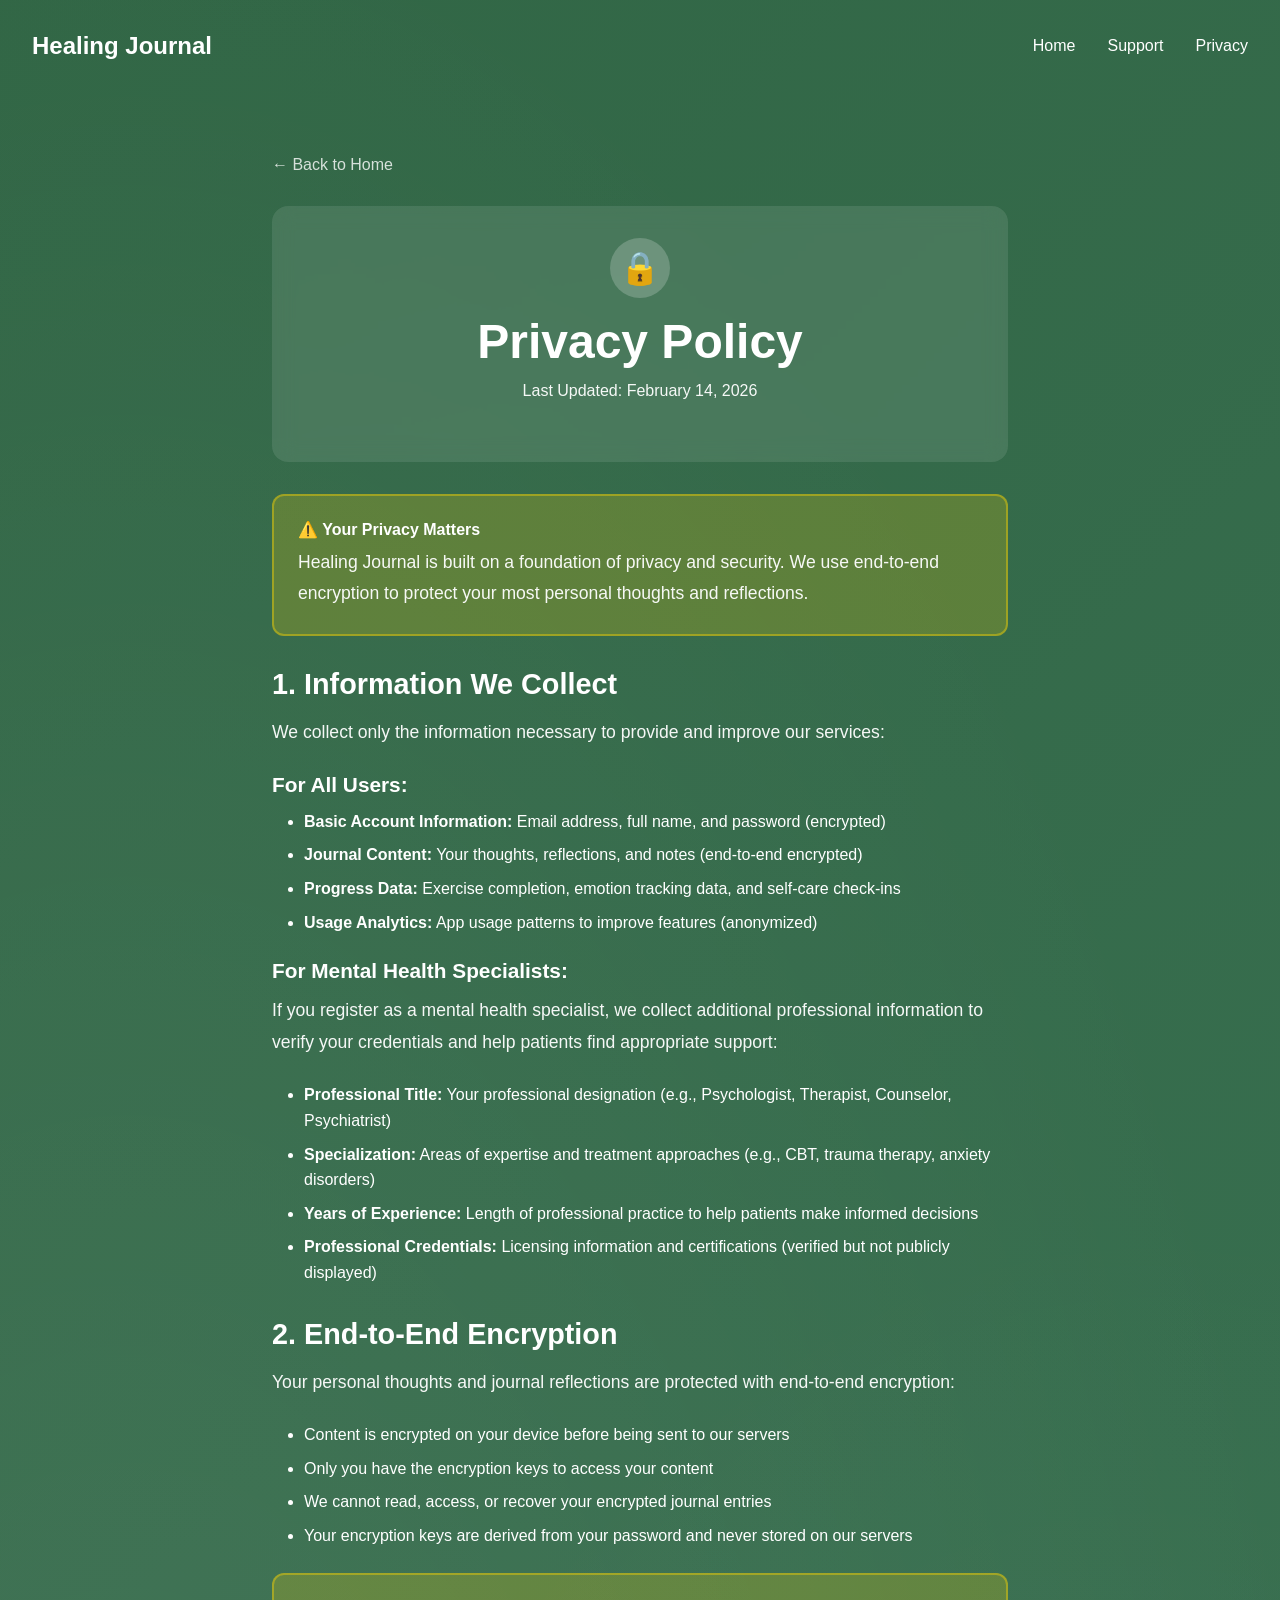
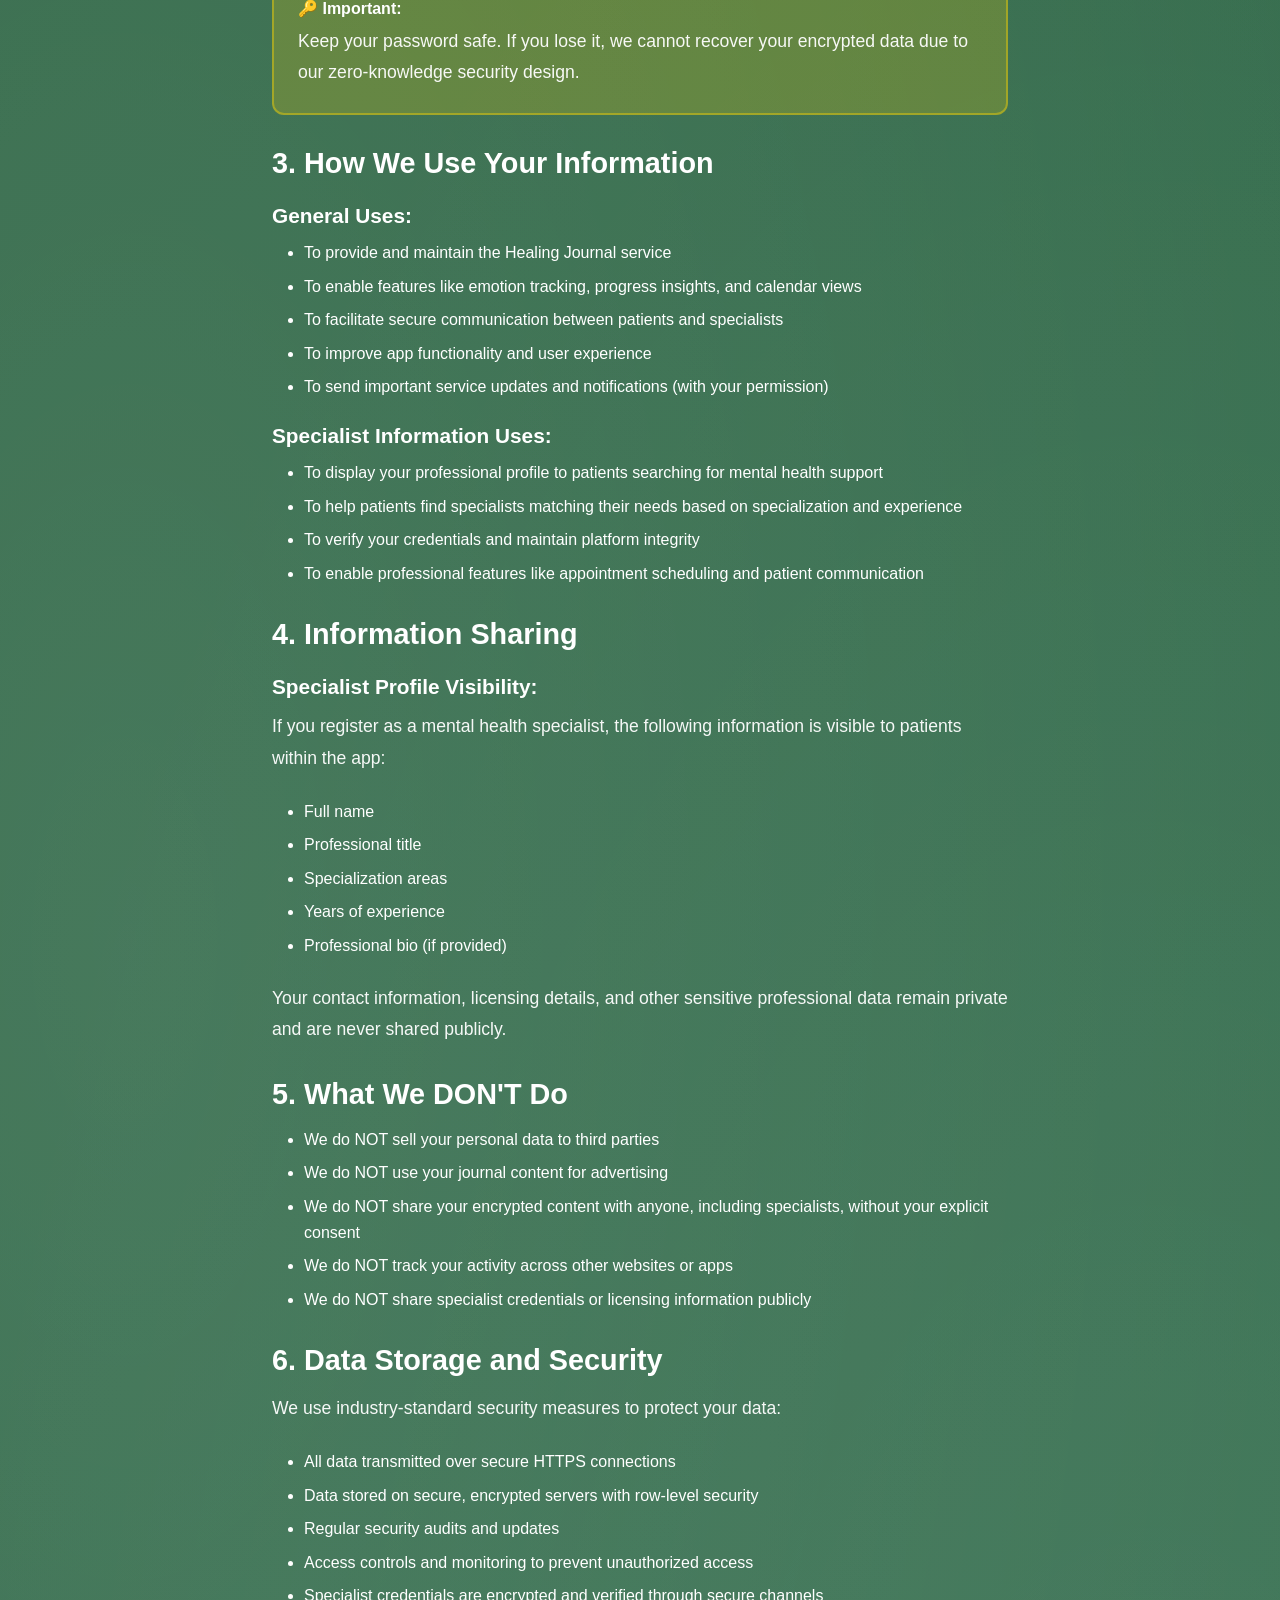
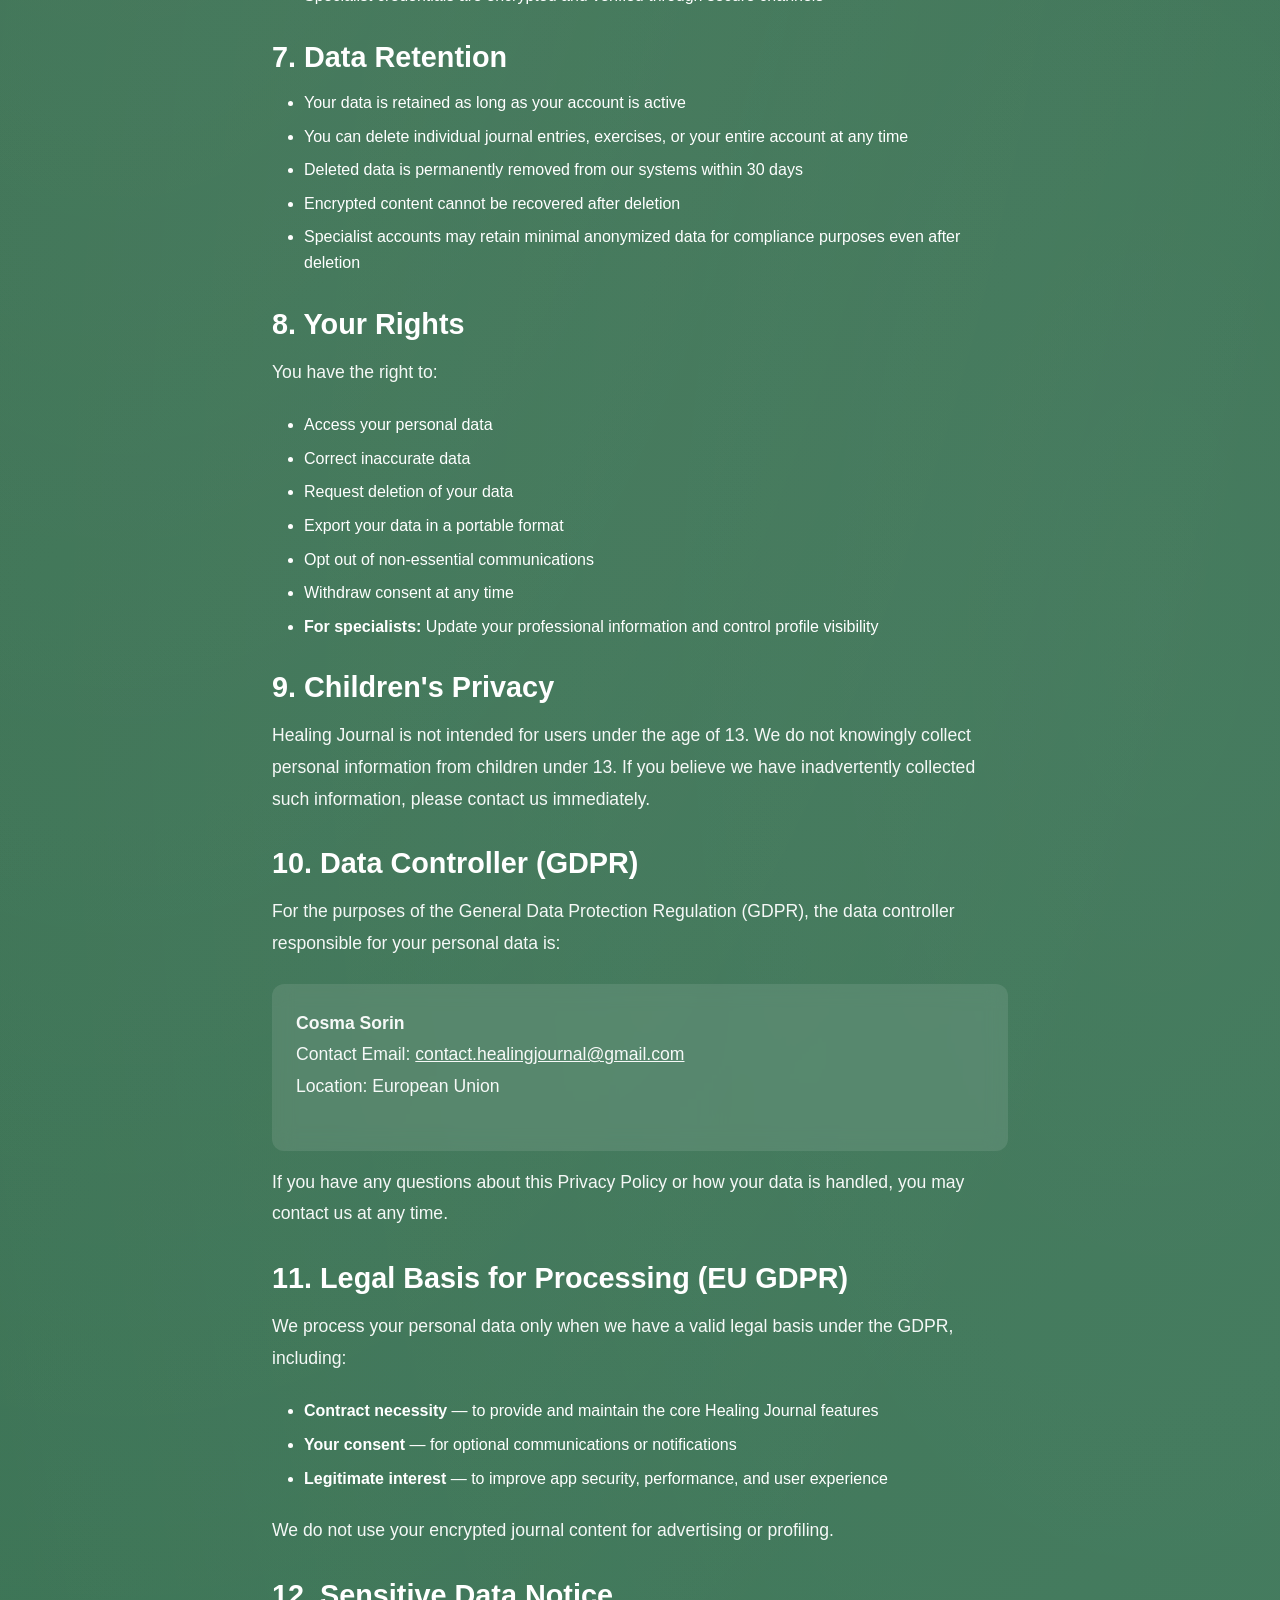
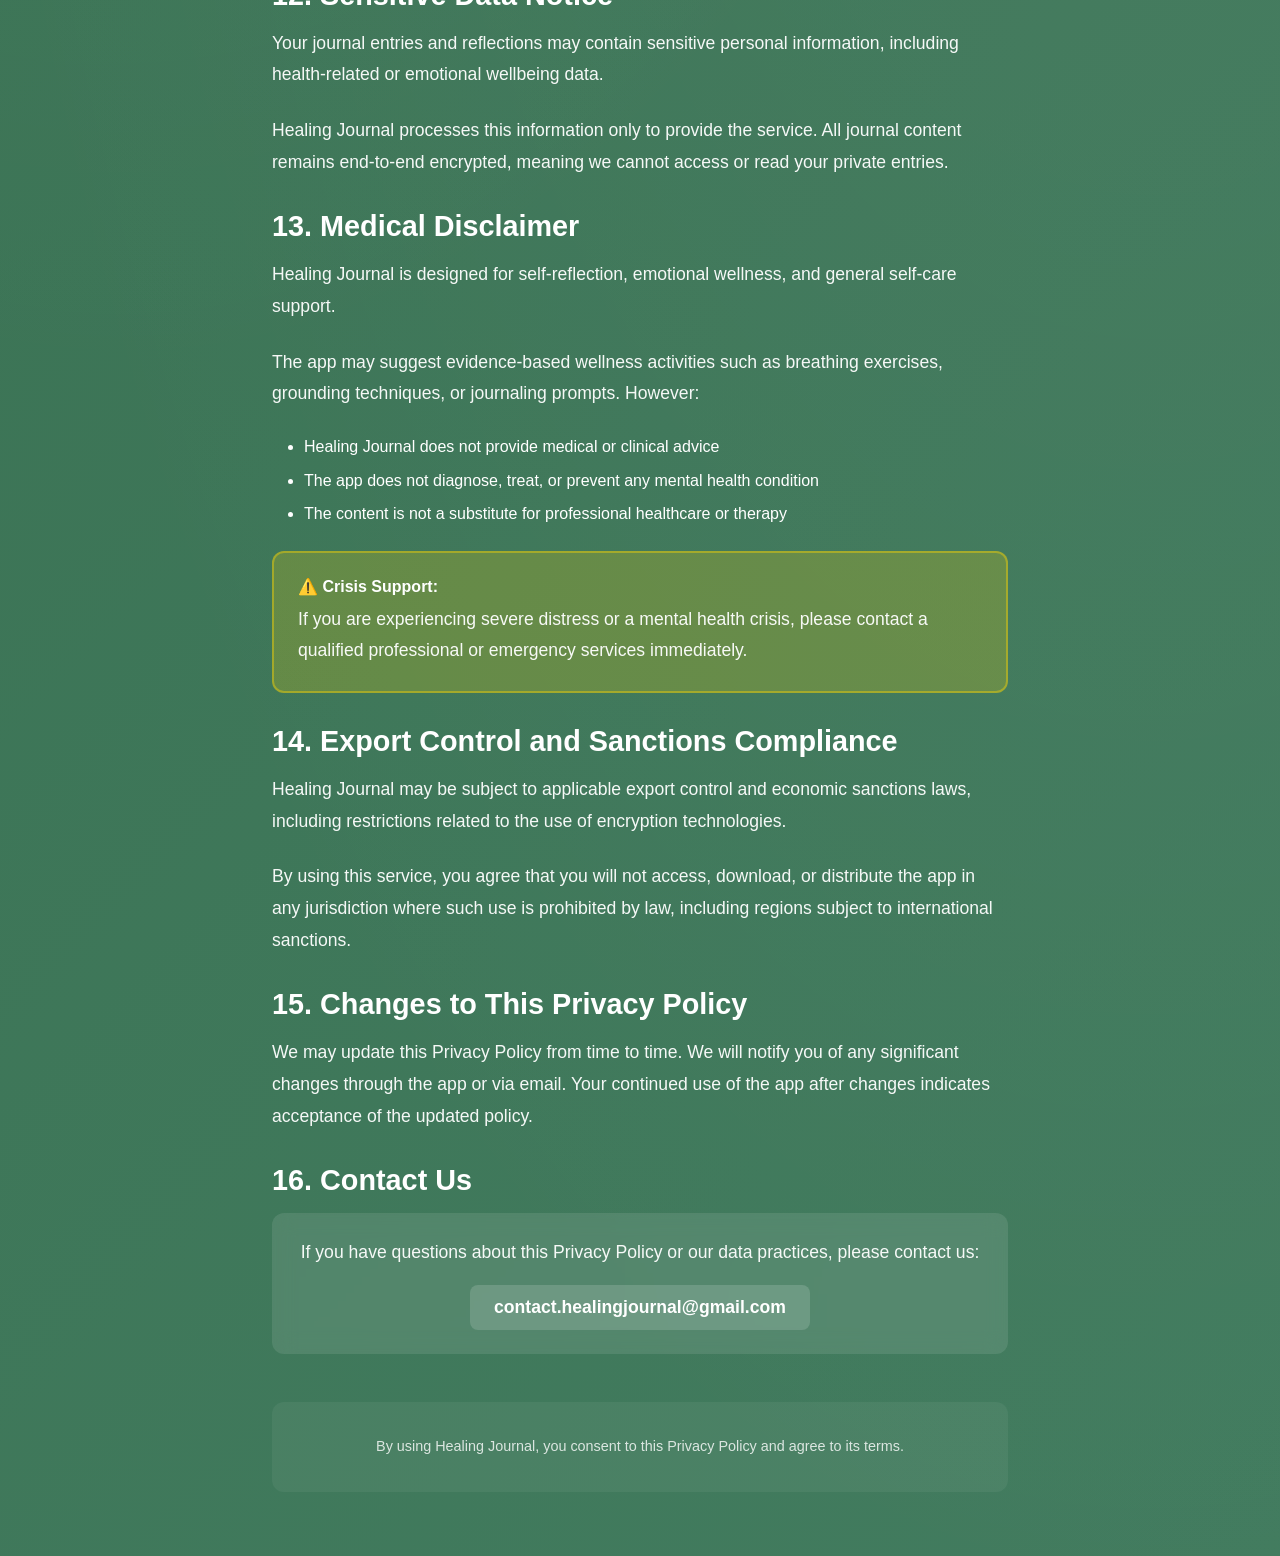
==== privacy.html @ f78948d3 "update responsible person for GDPR" ====
<!DOCTYPE html>
<html lang="en">
<head>
    <meta charset="UTF-8">
    <meta name="viewport" content="width=device-width, initial-scale=1.0">
    <title>Privacy Policy - Healing Journal</title>
    <link rel="stylesheet" href="styles.css">
</head>
<body>
    <div class="wave-background">
        <nav>
            <div class="logo">Healing Journal</div>
            <div class="nav-links">
                <a href="index.html">Home</a>
                <a href="support.html">Support</a>
                <a href="privacy.html">Privacy</a>
            </div>
        </nav>

        <div class="content-page">
            <a href="index.html" class="back-link">&larr; Back to Home</a>
            
            <!-- Hero Header -->
            <div style="text-align: center; padding: 2rem; background: rgba(255, 255, 255, 0.1); border-radius: 16px; margin-bottom: 2rem; backdrop-filter: blur(10px);">
                <div style="width: 60px; height: 60px; background: rgba(255, 255, 255, 0.2); border-radius: 50%; display: inline-flex; align-items: center; justify-content: center; margin-bottom: 1rem;">
                    <span style="font-size: 2rem;">🔒</span>
                </div>
                <h1 style="margin-bottom: 0.5rem;">Privacy Policy</h1>
                <p style="font-size: 1rem; opacity: 0.95;">Last Updated: February 14, 2026</p>
            </div>

            <!-- Privacy Notice -->
            <div style="background: rgba(255, 215, 0, 0.2); padding: 1.5rem; border-radius: 12px; margin-bottom: 2rem; border: 2px solid rgba(255, 215, 0, 0.4);">
                <strong style="display: block; margin-bottom: 0.5rem;">⚠️ Your Privacy Matters</strong>
                <p style="margin: 0;">Healing Journal is built on a foundation of privacy and security. We use end-to-end encryption to protect your most personal thoughts and reflections.</p>
            </div>

            <h2>1. Information We Collect</h2>
            <p>We collect only the information necessary to provide and improve our services:</p>
            
            <h3 style="font-size: 1.3rem; margin-top: 1.5rem; margin-bottom: 0.75rem;">For All Users:</h3>
            <ul>
                <li><strong>Basic Account Information:</strong> Email address, full name, and password (encrypted)</li>
                <li><strong>Journal Content:</strong> Your thoughts, reflections, and notes (end-to-end encrypted)</li>
                <li><strong>Progress Data:</strong> Exercise completion, emotion tracking data, and self-care check-ins</li>
                <li><strong>Usage Analytics:</strong> App usage patterns to improve features (anonymized)</li>
            </ul>

            <h3 style="font-size: 1.3rem; margin-top: 1.5rem; margin-bottom: 0.75rem;">For Mental Health Specialists:</h3>
            <p>If you register as a mental health specialist, we collect additional professional information to verify your credentials and help patients find appropriate support:</p>
            <ul>
                <li><strong>Professional Title:</strong> Your professional designation (e.g., Psychologist, Therapist, Counselor, Psychiatrist)</li>
                <li><strong>Specialization:</strong> Areas of expertise and treatment approaches (e.g., CBT, trauma therapy, anxiety disorders)</li>
                <li><strong>Years of Experience:</strong> Length of professional practice to help patients make informed decisions</li>
                <li><strong>Professional Credentials:</strong> Licensing information and certifications (verified but not publicly displayed)</li>
            </ul>

            <h2>2. End-to-End Encryption</h2>
            <p>Your personal thoughts and journal reflections are protected with end-to-end encryption:</p>
            <ul>
                <li>Content is encrypted on your device before being sent to our servers</li>
                <li>Only you have the encryption keys to access your content</li>
                <li>We cannot read, access, or recover your encrypted journal entries</li>
                <li>Your encryption keys are derived from your password and never stored on our servers</li>
            </ul>

            <div style="background: rgba(255, 215, 0, 0.2); padding: 1.5rem; border-radius: 12px; margin: 1.5rem 0; border: 2px solid rgba(255, 215, 0, 0.4);">
                <strong style="display: block; margin-bottom: 0.5rem;">🔑 Important:</strong>
                <p style="margin: 0;">Keep your password safe. If you lose it, we cannot recover your encrypted data due to our zero-knowledge security design.</p>
            </div>

            <h2>3. How We Use Your Information</h2>
            
            <h3 style="font-size: 1.3rem; margin-top: 1.5rem; margin-bottom: 0.75rem;">General Uses:</h3>
            <ul>
                <li>To provide and maintain the Healing Journal service</li>
                <li>To enable features like emotion tracking, progress insights, and calendar views</li>
                <li>To facilitate secure communication between patients and specialists</li>
                <li>To improve app functionality and user experience</li>
                <li>To send important service updates and notifications (with your permission)</li>
            </ul>

            <h3 style="font-size: 1.3rem; margin-top: 1.5rem; margin-bottom: 0.75rem;">Specialist Information Uses:</h3>
            <ul>
                <li>To display your professional profile to patients searching for mental health support</li>
                <li>To help patients find specialists matching their needs based on specialization and experience</li>
                <li>To verify your credentials and maintain platform integrity</li>
                <li>To enable professional features like appointment scheduling and patient communication</li>
            </ul>

            <h2>4. Information Sharing</h2>
            
            <h3 style="font-size: 1.3rem; margin-top: 1.5rem; margin-bottom: 0.75rem;">Specialist Profile Visibility:</h3>
            <p>If you register as a mental health specialist, the following information is visible to patients within the app:</p>
            <ul>
                <li>Full name</li>
                <li>Professional title</li>
                <li>Specialization areas</li>
                <li>Years of experience</li>
                <li>Professional bio (if provided)</li>
            </ul>
            <p style="margin-top: 1rem;">Your contact information, licensing details, and other sensitive professional data remain private and are never shared publicly.</p>

            <h2>5. What We DON'T Do</h2>
            <ul>
                <li>We do NOT sell your personal data to third parties</li>
                <li>We do NOT use your journal content for advertising</li>
                <li>We do NOT share your encrypted content with anyone, including specialists, without your explicit consent</li>
                <li>We do NOT track your activity across other websites or apps</li>
                <li>We do NOT share specialist credentials or licensing information publicly</li>
            </ul>

            <h2>6. Data Storage and Security</h2>
            <p>We use industry-standard security measures to protect your data:</p>
            <ul>
                <li>All data transmitted over secure HTTPS connections</li>
                <li>Data stored on secure, encrypted servers with row-level security</li>
                <li>Regular security audits and updates</li>
                <li>Access controls and monitoring to prevent unauthorized access</li>
                <li>Specialist credentials are encrypted and verified through secure channels</li>
            </ul>

            <h2>7. Data Retention</h2>
            <ul>
                <li>Your data is retained as long as your account is active</li>
                <li>You can delete individual journal entries, exercises, or your entire account at any time</li>
                <li>Deleted data is permanently removed from our systems within 30 days</li>
                <li>Encrypted content cannot be recovered after deletion</li>
                <li>Specialist accounts may retain minimal anonymized data for compliance purposes even after deletion</li>
            </ul>

            <h2>8. Your Rights</h2>
            <p>You have the right to:</p>
            <ul>
                <li>Access your personal data</li>
                <li>Correct inaccurate data</li>
                <li>Request deletion of your data</li>
                <li>Export your data in a portable format</li>
                <li>Opt out of non-essential communications</li>
                <li>Withdraw consent at any time</li>
                <li><strong>For specialists:</strong> Update your professional information and control profile visibility</li>
            </ul>

            <h2>9. Children's Privacy</h2>
            <p>Healing Journal is not intended for users under the age of 13. We do not knowingly collect personal information from children under 13. If you believe we have inadvertently collected such information, please contact us immediately.</p>

            <h2>10. Data Controller (GDPR)</h2>
            <p>For the purposes of the General Data Protection Regulation (GDPR), the data controller responsible for your personal data is:</p>
            <div style="background: rgba(255, 255, 255, 0.1); padding: 1.5rem; border-radius: 12px; margin: 1rem 0; backdrop-filter: blur(10px);">
                <p><strong>Cosma Sorin</strong><br>
                Contact Email: <a href="mailto:contact.healingjournal@gmail.com" style="color: white; text-decoration: underline;">contact.healingjournal@gmail.com</a><br>
                Location: European Union</p>
            </div>
            <p>If you have any questions about this Privacy Policy or how your data is handled, you may contact us at any time.</p>

            <h2>11. Legal Basis for Processing (EU GDPR)</h2>
            <p>We process your personal data only when we have a valid legal basis under the GDPR, including:</p>
            <ul>
                <li><strong>Contract necessity</strong> — to provide and maintain the core Healing Journal features</li>
                <li><strong>Your consent</strong> — for optional communications or notifications</li>
                <li><strong>Legitimate interest</strong> — to improve app security, performance, and user experience</li>
            </ul>
            <p>We do not use your encrypted journal content for advertising or profiling.</p>

            <h2>12. Sensitive Data Notice</h2>
            <p>Your journal entries and reflections may contain sensitive personal information, including health-related or emotional wellbeing data.</p>
            <p>Healing Journal processes this information only to provide the service. All journal content remains end-to-end encrypted, meaning we cannot access or read your private entries.</p>

            <h2>13. Medical Disclaimer</h2>
            <p>Healing Journal is designed for self-reflection, emotional wellness, and general self-care support.</p>
            <p>The app may suggest evidence-based wellness activities such as breathing exercises, grounding techniques, or journaling prompts. However:</p>
            <ul>
                <li>Healing Journal does not provide medical or clinical advice</li>
                <li>The app does not diagnose, treat, or prevent any mental health condition</li>
                <li>The content is not a substitute for professional healthcare or therapy</li>
            </ul>
            <div style="background: rgba(255, 215, 0, 0.2); padding: 1.5rem; border-radius: 12px; margin: 1.5rem 0; border: 2px solid rgba(255, 215, 0, 0.4);">
                <strong style="display: block; margin-bottom: 0.5rem;">⚠️ Crisis Support:</strong>
                <p style="margin: 0;">If you are experiencing severe distress or a mental health crisis, please contact a qualified professional or emergency services immediately.</p>
            </div>

            <h2>14. Export Control and Sanctions Compliance</h2>
            <p>Healing Journal may be subject to applicable export control and economic sanctions laws, including restrictions related to the use of encryption technologies.</p>
            <p>By using this service, you agree that you will not access, download, or distribute the app in any jurisdiction where such use is prohibited by law, including regions subject to international sanctions.</p>

            <h2>15. Changes to This Privacy Policy</h2>
            <p>We may update this Privacy Policy from time to time. We will notify you of any significant changes through the app or via email. Your continued use of the app after changes indicates acceptance of the updated policy.</p>

            <h2>16. Contact Us</h2>
            <div style="background: rgba(255, 255, 255, 0.1); padding: 1.5rem; border-radius: 12px; margin-top: 1rem; text-align: center; backdrop-filter: blur(10px);">
                <p style="margin-bottom: 1rem;">If you have questions about this Privacy Policy or our data practices, please contact us:</p>
                <a href="mailto:contact.healingjournal@gmail.com" style="color: white; font-size: 1.1rem; font-weight: 600; text-decoration: none; display: inline-block; padding: 0.75rem 1.5rem; background: rgba(255, 255, 255, 0.15); border-radius: 8px; transition: all 0.3s;">
                    contact.healingjournal@gmail.com
                </a>
            </div>

            <div style="margin-top: 3rem; padding: 2rem; background: rgba(255, 255, 255, 0.05); border-radius: 12px; text-align: center;">
                <p style="margin: 0; font-size: 0.9rem; opacity: 0.8;">By using Healing Journal, you consent to this Privacy Policy and agree to its terms.</p>
            </div>
        </div>
    </div>
</body>
</html>
---- styles.css ----
* {
    margin: 0;
    padding: 0;
    box-sizing: border-box;
}

body {
    font-family: -apple-system, BlinkMacSystemFont, 'Segoe UI', Roboto, Oxygen, Ubuntu, Cantarell, sans-serif;
    overflow-x: hidden;
}

/* Wave Background */
.wave-background {
    position: relative;
    width: 100%;
    min-height: 100vh;
    background: linear-gradient(135deg, #316645 0%, #427C5F 100%);
    overflow: hidden;
}

.wave-background::before {
    content: '';
    position: absolute;
    width: 200%;
    height: 100%;
    top: 0;
    left: -50%;
    background: 
        radial-gradient(ellipse at 30% 40%, rgba(255, 255, 255, 0.08) 0%, transparent 50%),
        radial-gradient(ellipse at 70% 60%, rgba(255, 255, 255, 0.05) 0%, transparent 50%);
    animation: wave 20s ease-in-out infinite;
}

@keyframes wave {
    0%, 100% { transform: translateX(0) translateY(0); }
    50% { transform: translateX(-25%) translateY(-10px); }
}

/* Navigation */
nav {
    position: relative;
    z-index: 100;
    padding: 2rem;
    display: flex;
    justify-content: space-between;
    align-items: center;
}

.logo {
    font-size: 1.5rem;
    font-weight: 700;
    color: white;
}

.nav-links {
    display: flex;
    gap: 2rem;
}

.nav-links a {
    color: white;
    text-decoration: none;
    font-weight: 500;
    transition: opacity 0.3s;
}

.nav-links a:hover {
    opacity: 0.8;
}

/* Hero Section */
.hero {
    position: relative;
    z-index: 10;
    display: flex;
    align-items: center;
    justify-content: center;
    padding: 2rem;
    gap: 4rem;
    max-width: 1200px;
    margin: 0 auto;
    min-height: calc(100vh - 120px);
}

.hero-content {
    flex: 1;
    color: white;
}

.hero-content h1 {
    font-size: 3.5rem;
    margin-bottom: 1.5rem;
    line-height: 1.2;
}

.hero-content p {
    font-size: 1.25rem;
    margin-bottom: 3rem;
    opacity: 0.95;
    line-height: 1.6;
}

/* Phone Mockup */
.phone-mockup {
    flex: 1;
    display: flex;
    justify-content: center;
    align-items: center;
}

.phone {
    width: 280px;
    height: 570px;
    background: #1a1a1a;
    border-radius: 40px;
    padding: 12px;
    box-shadow: 0 20px 60px rgba(0, 0, 0, 0.3);
    position: relative;
}

.phone::before {
    content: '';
    position: absolute;
    top: 12px;
    left: 50%;
    transform: translateX(-50%);
    width: 100px;
    height: 25px;
    background: #1a1a1a;
    border-radius: 0 0 20px 20px;
    z-index: 2;
}

.phone-screen {
    width: 100%;
    height: 100%;
    background-image: url('login.png');
    background-size: cover;
    background-position: center;
    background-repeat: no-repeat;
    border-radius: 32px;
}

/* Content Pages */
.content-page {
    position: relative;
    z-index: 10;
    max-width: 800px;
    margin: 0 auto;
    padding: 4rem 2rem;
    color: white;
}

.content-page h1 {
    font-size: 3rem;
    margin-bottom: 2rem;
}

.content-page h2 {
    font-size: 1.8rem;
    margin-top: 2rem;
    margin-bottom: 1rem;
}

.content-page p {
    font-size: 1.1rem;
    line-height: 1.8;
    margin-bottom: 1.5rem;
    opacity: 0.95;
}

.content-page ul {
    margin-left: 2rem;
    margin-bottom: 1.5rem;
}

.content-page li {
    margin-bottom: 0.5rem;
    line-height: 1.6;
}

.back-link {
    display: inline-block;
    margin-bottom: 2rem;
    color: white;
    text-decoration: none;
    opacity: 0.8;
    transition: opacity 0.3s;
}

.back-link:hover {
    opacity: 1;
}

/* Mobile Responsive */
@media (max-width: 768px) {
    .hero {
        flex-direction: column;
        gap: 3rem;
        padding-top: 2rem;
    }

    .hero-content h1 {
        font-size: 2.5rem;
    }

    .hero-content p {
        font-size: 1.1rem;
    }

    .phone {
        width: 240px;
        height: 490px;
    }

    .nav-links {
        gap: 1rem;
    }

    nav {
        padding: 1.5rem;
    }

    .content-page {
        padding: 2rem 1.5rem;
    }

    .content-page h1 {
        font-size: 2rem;
    }

    .content-page h2 {
        font-size: 1.5rem;
    }
}
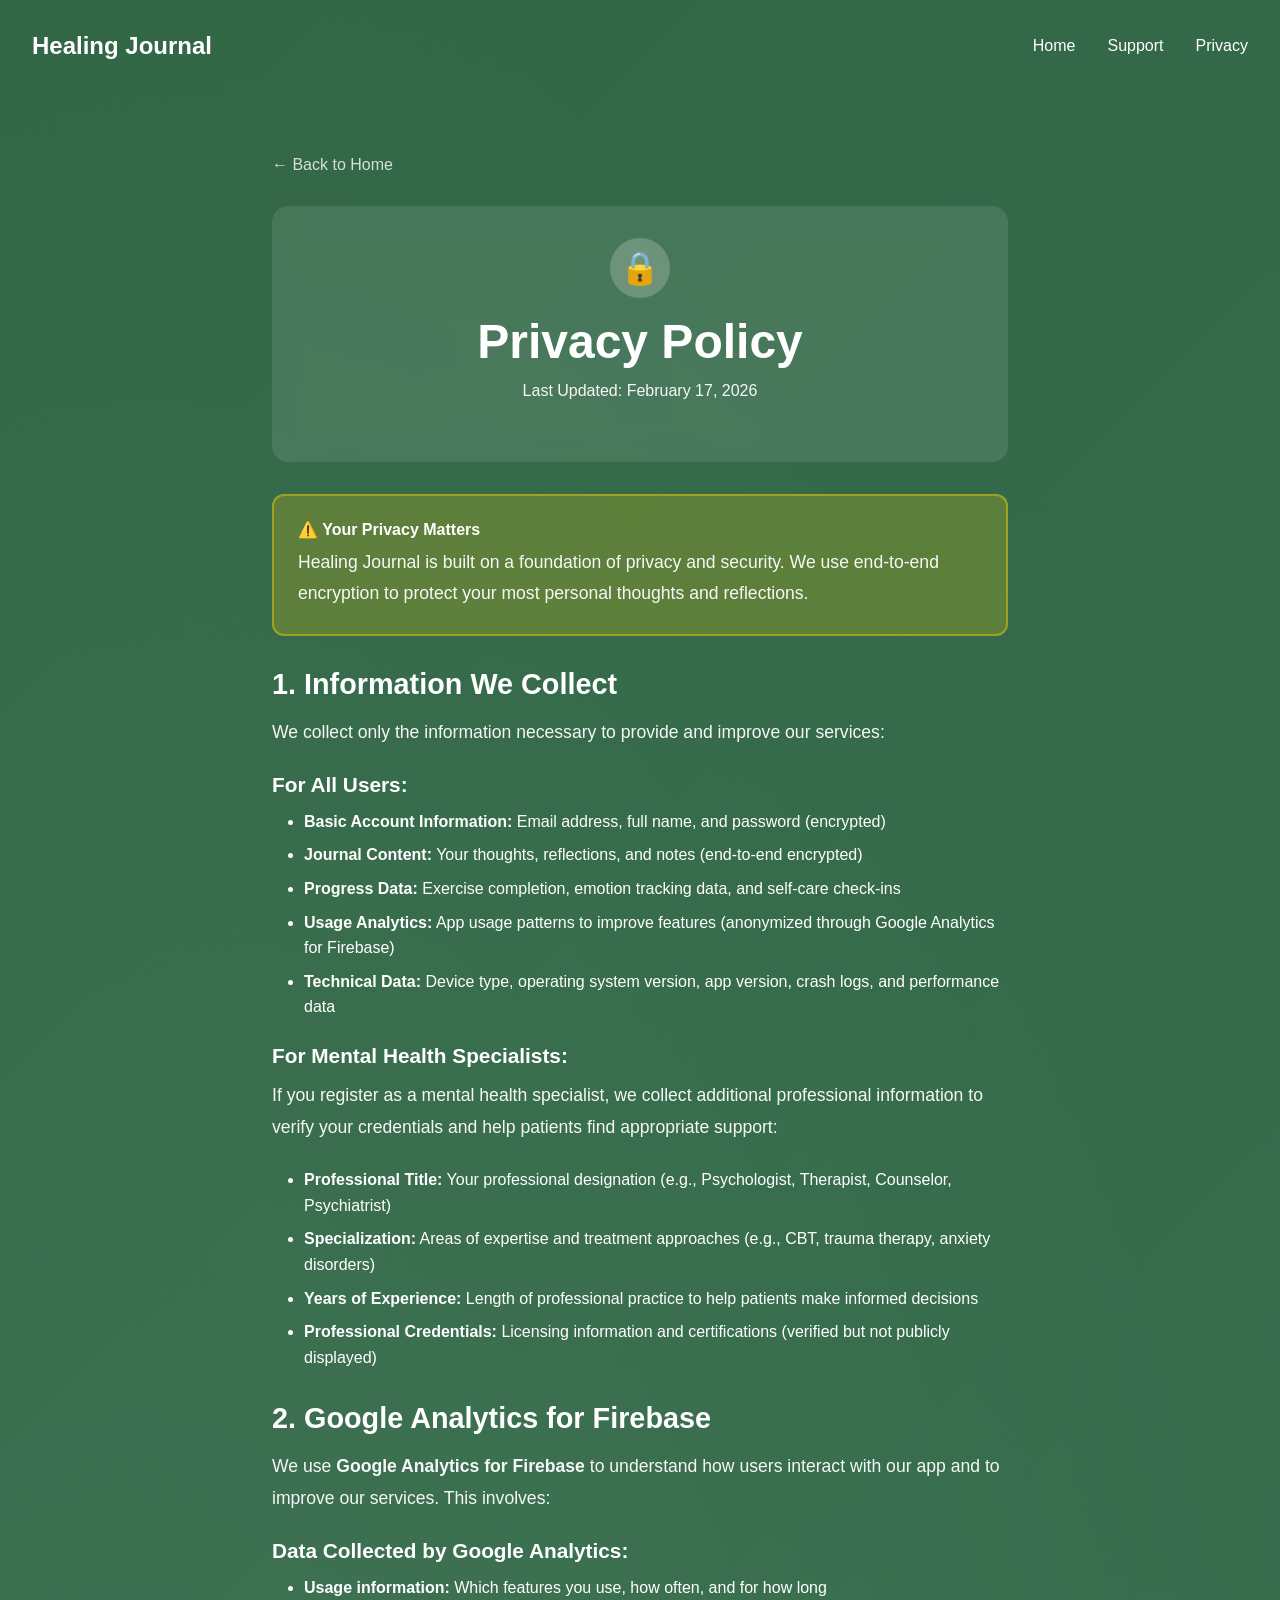
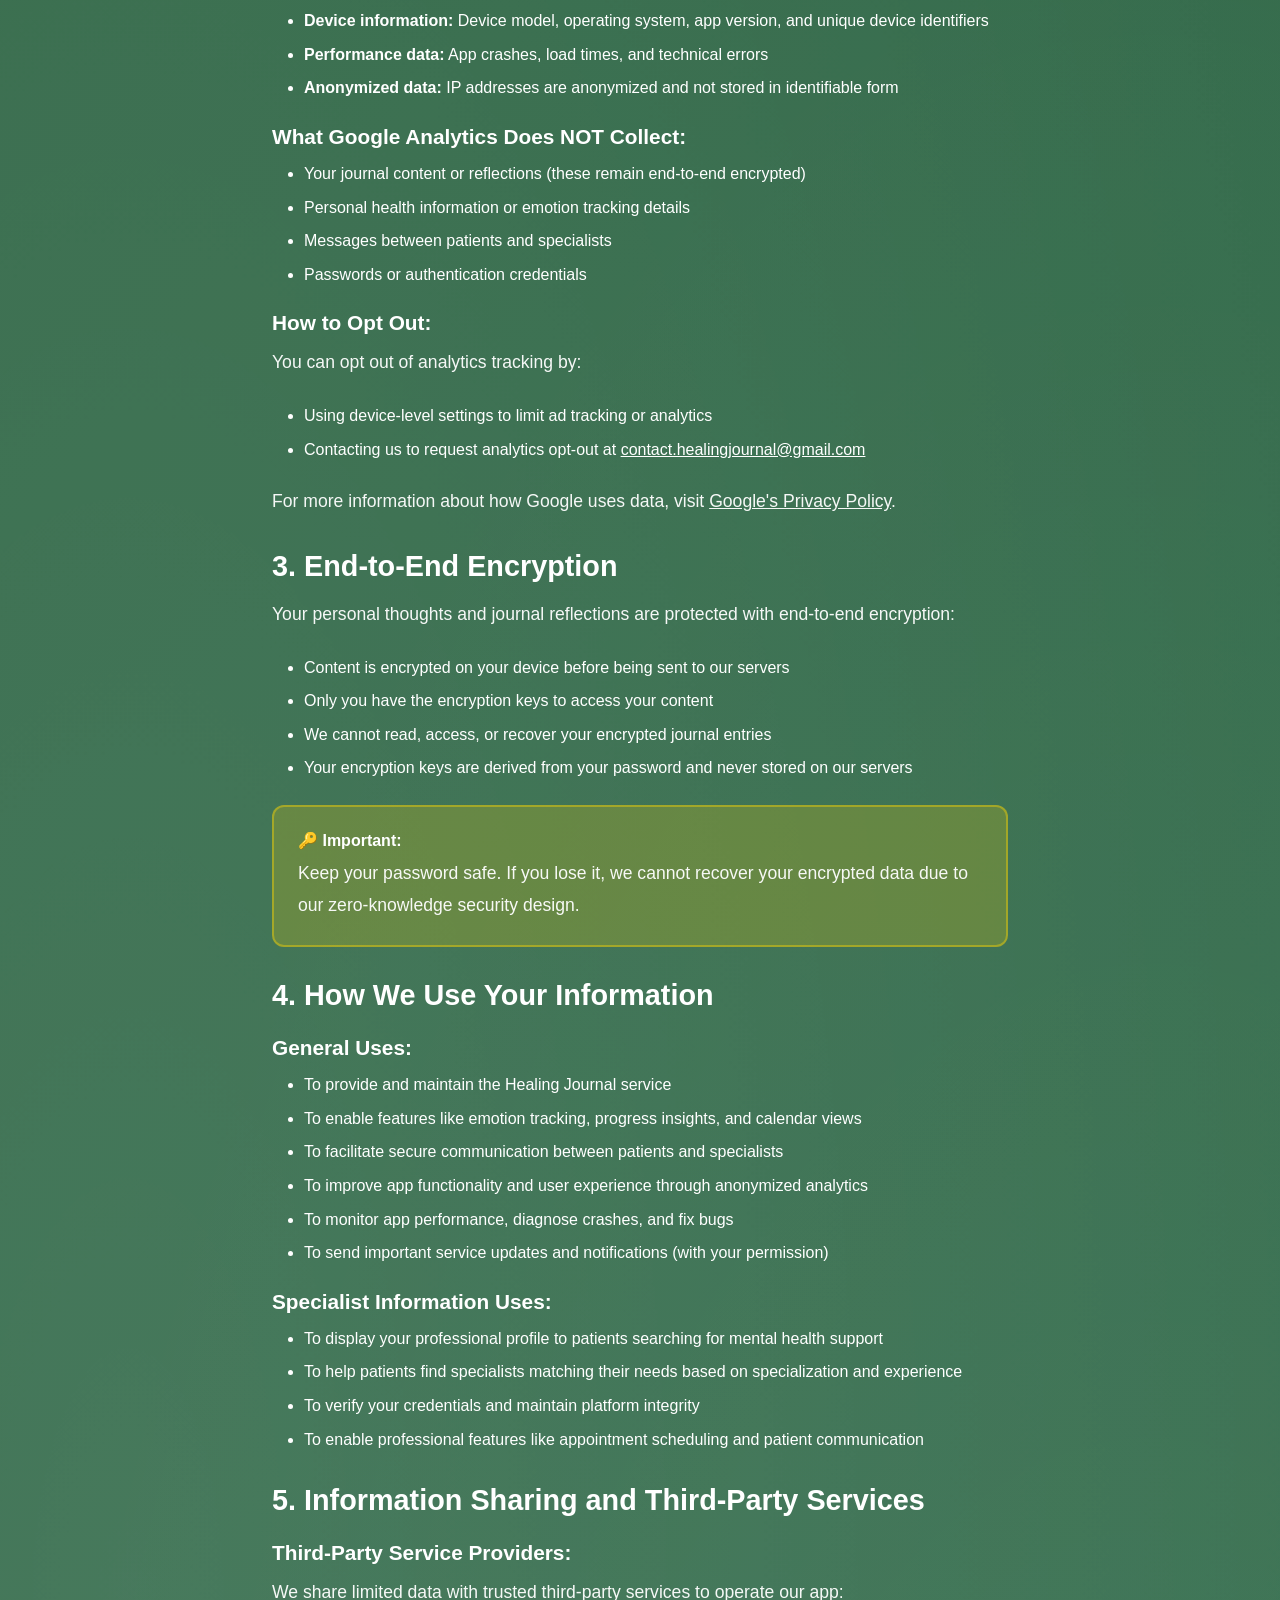
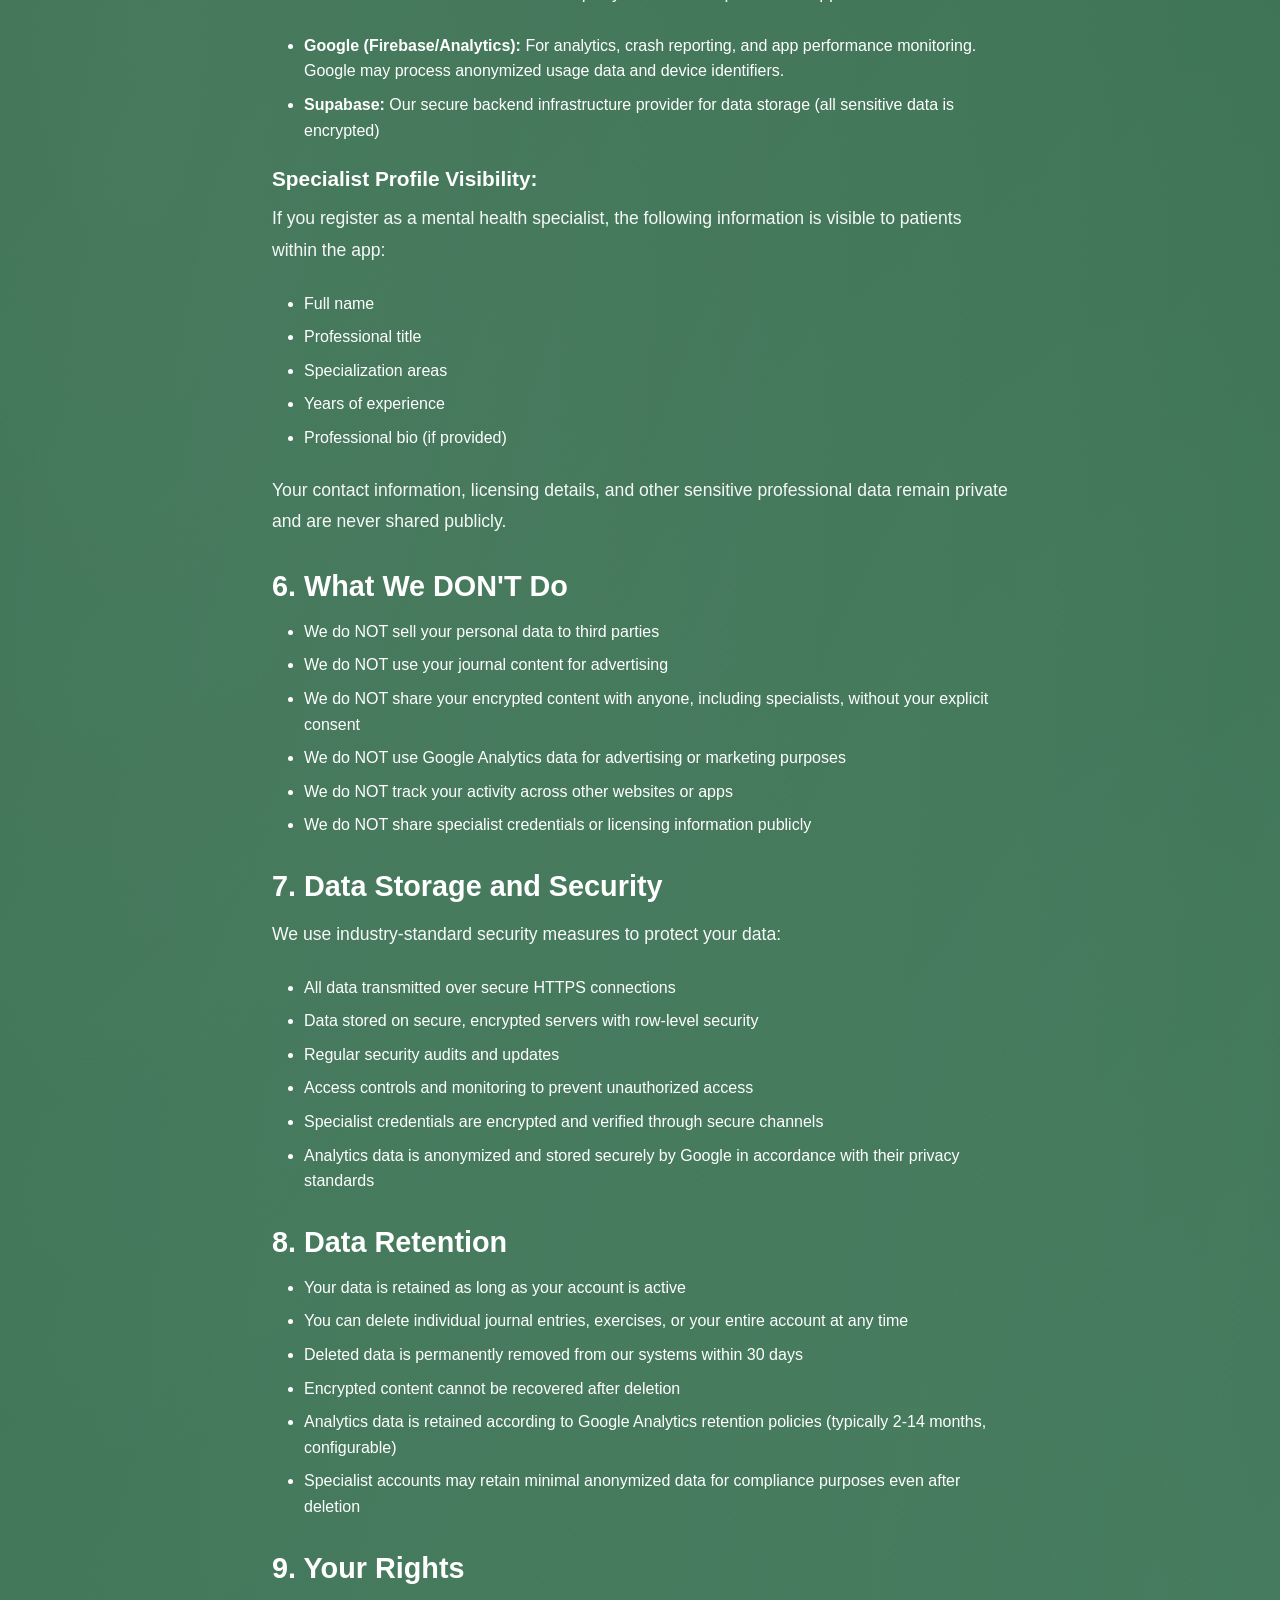
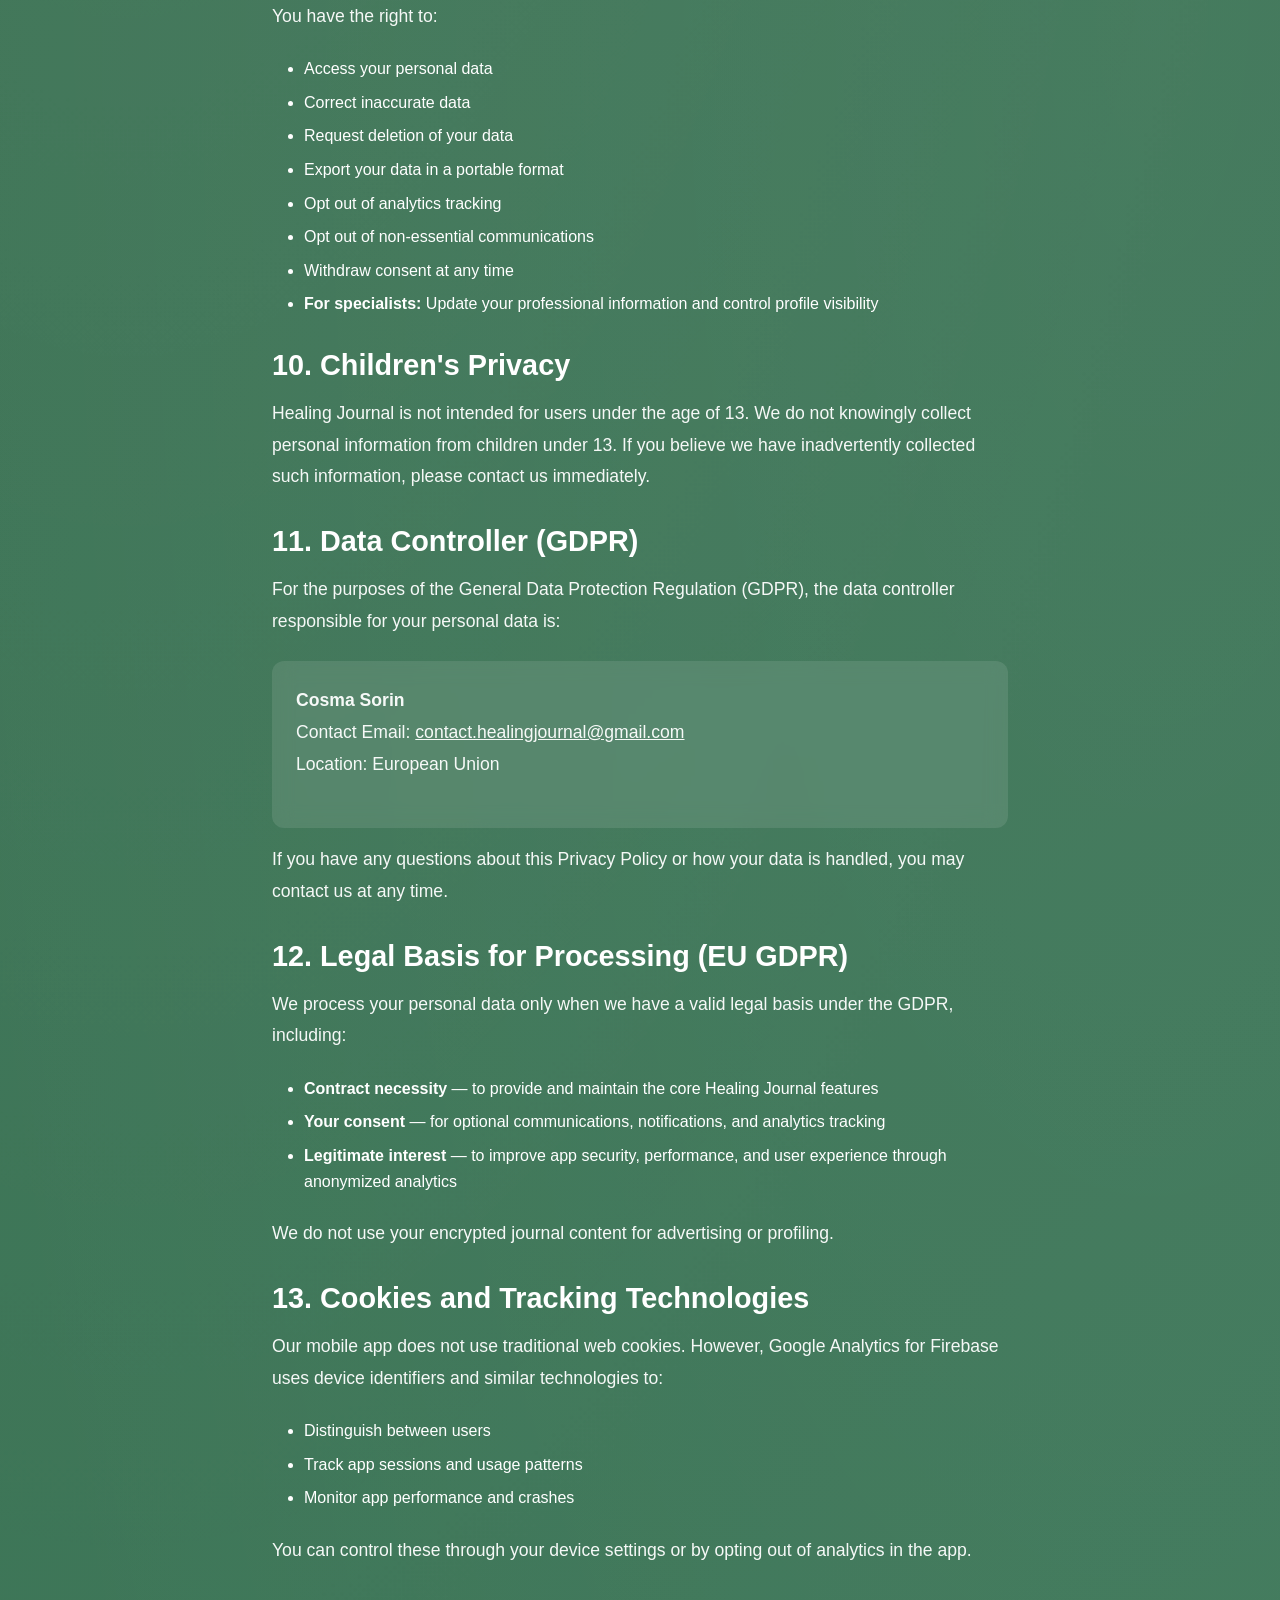
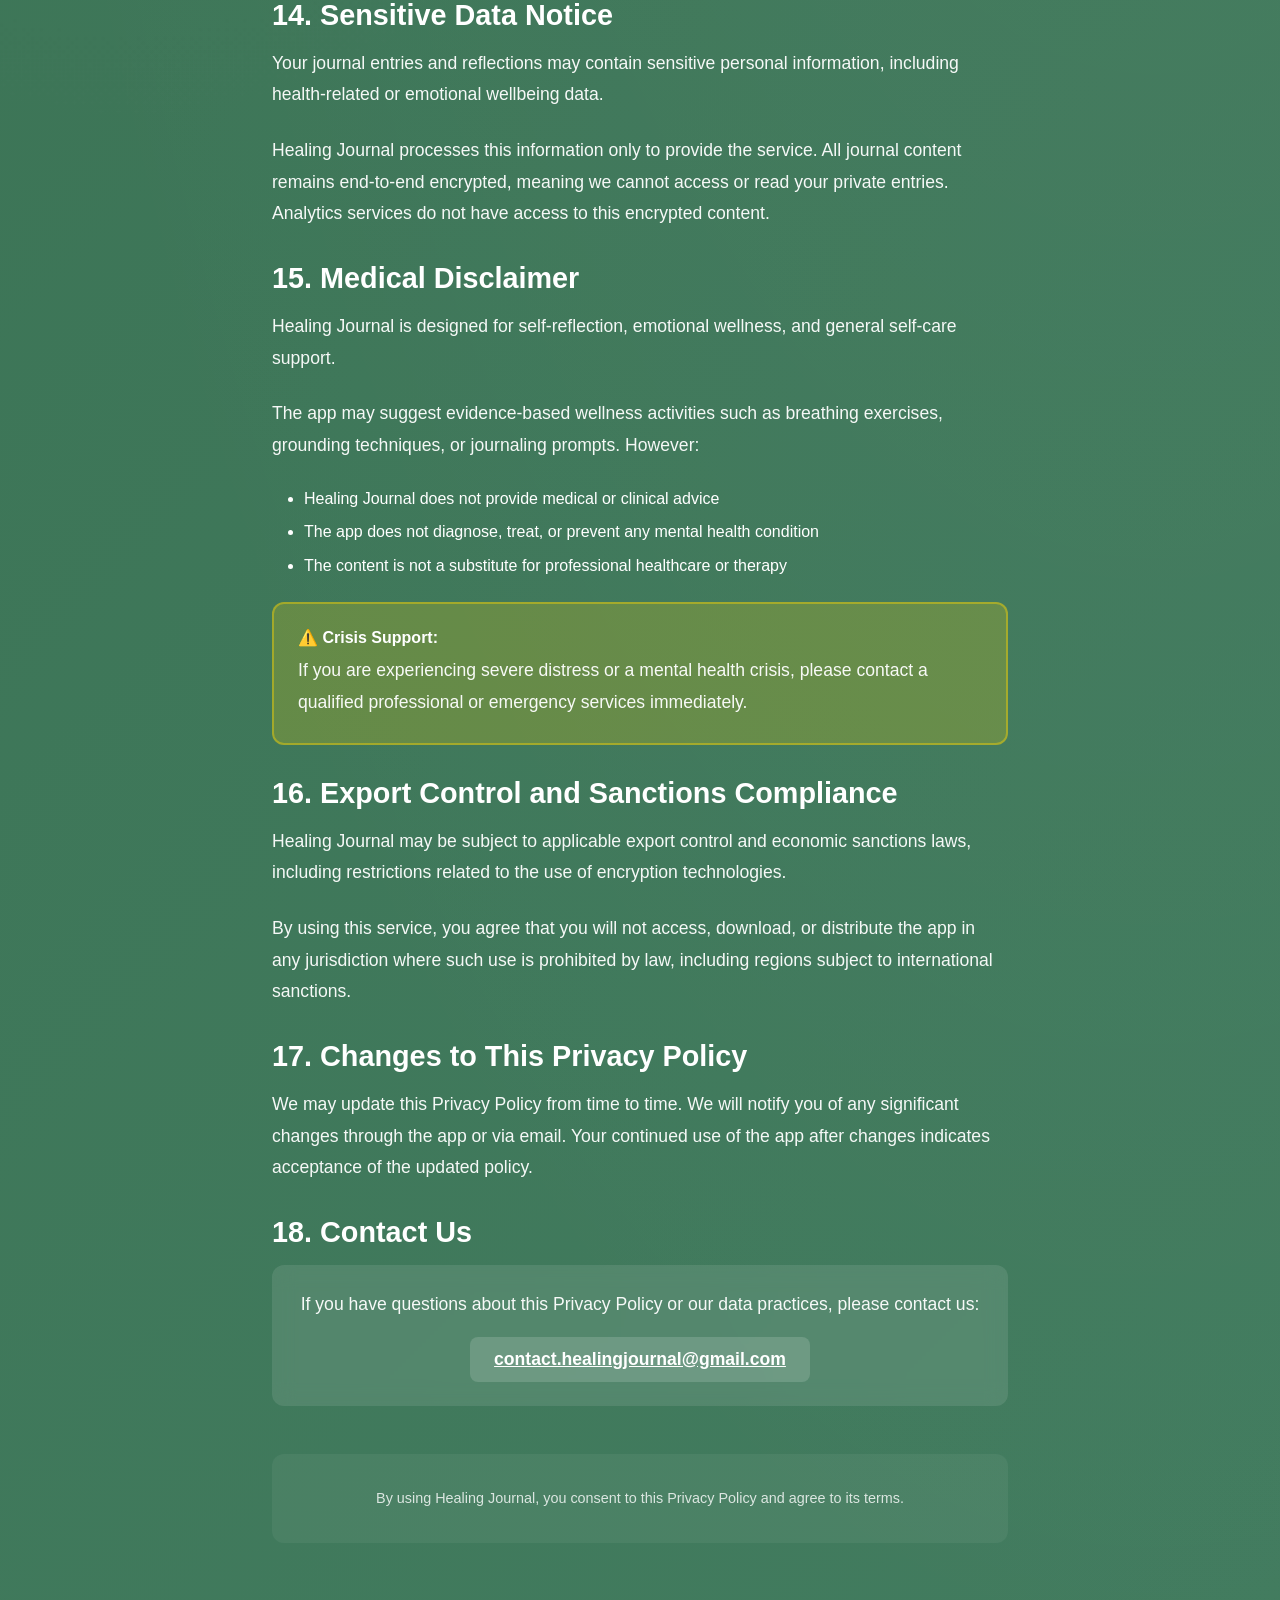
==== commit 0c788175: "add google analytics privacy section" ====
--- a/privacy.html
+++ b/privacy.html
@@ -26,7 +26,7 @@
                     <span style="font-size: 2rem;">🔒</span>
                 </div>
                 <h1 style="margin-bottom: 0.5rem;">Privacy Policy</h1>
-                <p style="font-size: 1rem; opacity: 0.95;">Last Updated: February 14, 2026</p>
+                <p style="font-size: 1rem; opacity: 0.95;">Last Updated: February 17, 2026</p>
             </div>
 
             <!-- Privacy Notice -->
@@ -43,7 +43,8 @@
                 <li><strong>Basic Account Information:</strong> Email address, full name, and password (encrypted)</li>
                 <li><strong>Journal Content:</strong> Your thoughts, reflections, and notes (end-to-end encrypted)</li>
                 <li><strong>Progress Data:</strong> Exercise completion, emotion tracking data, and self-care check-ins</li>
-                <li><strong>Usage Analytics:</strong> App usage patterns to improve features (anonymized)</li>
+                <li><strong>Usage Analytics:</strong> App usage patterns to improve features (anonymized through Google Analytics for Firebase)</li>
+                <li><strong>Technical Data:</strong> Device type, operating system version, app version, crash logs, and performance data</li>
             </ul>
 
             <h3 style="font-size: 1.3rem; margin-top: 1.5rem; margin-bottom: 0.75rem;">For Mental Health Specialists:</h3>
@@ -55,7 +56,36 @@
                 <li><strong>Professional Credentials:</strong> Licensing information and certifications (verified but not publicly displayed)</li>
             </ul>
 
-            <h2>2. End-to-End Encryption</h2>
+            <h2>2. Google Analytics for Firebase</h2>
+            <p>We use <strong>Google Analytics for Firebase</strong> to understand how users interact with our app and to improve our services. This involves:</p>
+            
+            <h3 style="font-size: 1.3rem; margin-top: 1.5rem; margin-bottom: 0.75rem;">Data Collected by Google Analytics:</h3>
+            <ul>
+                <li><strong>Usage information:</strong> Which features you use, how often, and for how long</li>
+                <li><strong>Device information:</strong> Device model, operating system, app version, and unique device identifiers</li>
+                <li><strong>Performance data:</strong> App crashes, load times, and technical errors</li>
+                <li><strong>Anonymized data:</strong> IP addresses are anonymized and not stored in identifiable form</li>
+            </ul>
+
+            <h3 style="font-size: 1.3rem; margin-top: 1.5rem; margin-bottom: 0.75rem;">What Google Analytics Does NOT Collect:</h3>
+            <ul>
+                <li>Your journal content or reflections (these remain end-to-end encrypted)</li>
+                <li>Personal health information or emotion tracking details</li>
+                <li>Messages between patients and specialists</li>
+                <li>Passwords or authentication credentials</li>
+            </ul>
+
+            <h3 style="font-size: 1.3rem; margin-top: 1.5rem; margin-bottom: 0.75rem;">How to Opt Out:</h3>
+            <p>You can opt out of analytics tracking by:</p>
+            <ul>
+                <!-- <li>Disabling analytics in the app settings (under Privacy & Security)</li> -->
+                <li>Using device-level settings to limit ad tracking or analytics</li>
+                <li>Contacting us to request analytics opt-out at <a href="mailto:contact.healingjournal@gmail.com" style="color: white; text-decoration: underline;">contact.healingjournal@gmail.com</a></li>
+            </ul>
+
+            <p style="margin-top: 1rem;">For more information about how Google uses data, visit <a href="https://policies.google.com/privacy" target="_blank" style="color: white; text-decoration: underline;">Google's Privacy Policy</a>.</p>
+
+            <h2>3. End-to-End Encryption</h2>
             <p>Your personal thoughts and journal reflections are protected with end-to-end encryption:</p>
             <ul>
                 <li>Content is encrypted on your device before being sent to our servers</li>
@@ -69,14 +99,15 @@
                 <p style="margin: 0;">Keep your password safe. If you lose it, we cannot recover your encrypted data due to our zero-knowledge security design.</p>
             </div>
 
-            <h2>3. How We Use Your Information</h2>
+            <h2>4. How We Use Your Information</h2>
             
             <h3 style="font-size: 1.3rem; margin-top: 1.5rem; margin-bottom: 0.75rem;">General Uses:</h3>
             <ul>
                 <li>To provide and maintain the Healing Journal service</li>
                 <li>To enable features like emotion tracking, progress insights, and calendar views</li>
                 <li>To facilitate secure communication between patients and specialists</li>
-                <li>To improve app functionality and user experience</li>
+                <li>To improve app functionality and user experience through anonymized analytics</li>
+                <li>To monitor app performance, diagnose crashes, and fix bugs</li>
                 <li>To send important service updates and notifications (with your permission)</li>
             </ul>
 
@@ -88,8 +119,15 @@
                 <li>To enable professional features like appointment scheduling and patient communication</li>
             </ul>
 
-            <h2>4. Information Sharing</h2>
-            
+            <h2>5. Information Sharing and Third-Party Services</h2>
+            
+            <h3 style="font-size: 1.3rem; margin-top: 1.5rem; margin-bottom: 0.75rem;">Third-Party Service Providers:</h3>
+            <p>We share limited data with trusted third-party services to operate our app:</p>
+            <ul>
+                <li><strong>Google (Firebase/Analytics):</strong> For analytics, crash reporting, and app performance monitoring. Google may process anonymized usage data and device identifiers.</li>
+                <li><strong>Supabase:</strong> Our secure backend infrastructure provider for data storage (all sensitive data is encrypted)</li>
+            </ul>
+
             <h3 style="font-size: 1.3rem; margin-top: 1.5rem; margin-bottom: 0.75rem;">Specialist Profile Visibility:</h3>
             <p>If you register as a mental health specialist, the following information is visible to patients within the app:</p>
             <ul>
@@ -101,16 +139,17 @@
             </ul>
             <p style="margin-top: 1rem;">Your contact information, licensing details, and other sensitive professional data remain private and are never shared publicly.</p>
 
-            <h2>5. What We DON'T Do</h2>
+            <h2>6. What We DON'T Do</h2>
             <ul>
                 <li>We do NOT sell your personal data to third parties</li>
                 <li>We do NOT use your journal content for advertising</li>
                 <li>We do NOT share your encrypted content with anyone, including specialists, without your explicit consent</li>
+                <li>We do NOT use Google Analytics data for advertising or marketing purposes</li>
                 <li>We do NOT track your activity across other websites or apps</li>
                 <li>We do NOT share specialist credentials or licensing information publicly</li>
             </ul>
 
-            <h2>6. Data Storage and Security</h2>
+            <h2>7. Data Storage and Security</h2>
             <p>We use industry-standard security measures to protect your data:</p>
             <ul>
                 <li>All data transmitted over secure HTTPS connections</li>
@@ -118,33 +157,36 @@
                 <li>Regular security audits and updates</li>
                 <li>Access controls and monitoring to prevent unauthorized access</li>
                 <li>Specialist credentials are encrypted and verified through secure channels</li>
-            </ul>
-
-            <h2>7. Data Retention</h2>
+                <li>Analytics data is anonymized and stored securely by Google in accordance with their privacy standards</li>
+            </ul>
+
+            <h2>8. Data Retention</h2>
             <ul>
                 <li>Your data is retained as long as your account is active</li>
                 <li>You can delete individual journal entries, exercises, or your entire account at any time</li>
                 <li>Deleted data is permanently removed from our systems within 30 days</li>
                 <li>Encrypted content cannot be recovered after deletion</li>
+                <li>Analytics data is retained according to Google Analytics retention policies (typically 2-14 months, configurable)</li>
                 <li>Specialist accounts may retain minimal anonymized data for compliance purposes even after deletion</li>
             </ul>
 
-            <h2>8. Your Rights</h2>
+            <h2>9. Your Rights</h2>
             <p>You have the right to:</p>
             <ul>
                 <li>Access your personal data</li>
                 <li>Correct inaccurate data</li>
                 <li>Request deletion of your data</li>
                 <li>Export your data in a portable format</li>
+                <li>Opt out of analytics tracking</li>
                 <li>Opt out of non-essential communications</li>
                 <li>Withdraw consent at any time</li>
                 <li><strong>For specialists:</strong> Update your professional information and control profile visibility</li>
             </ul>
 
-            <h2>9. Children's Privacy</h2>
+            <h2>10. Children's Privacy</h2>
             <p>Healing Journal is not intended for users under the age of 13. We do not knowingly collect personal information from children under 13. If you believe we have inadvertently collected such information, please contact us immediately.</p>
 
-            <h2>10. Data Controller (GDPR)</h2>
+            <h2>11. Data Controller (GDPR)</h2>
             <p>For the purposes of the General Data Protection Regulation (GDPR), the data controller responsible for your personal data is:</p>
             <div style="background: rgba(255, 255, 255, 0.1); padding: 1.5rem; border-radius: 12px; margin: 1rem 0; backdrop-filter: blur(10px);">
                 <p><strong>Cosma Sorin</strong><br>
@@ -153,20 +195,29 @@
             </div>
             <p>If you have any questions about this Privacy Policy or how your data is handled, you may contact us at any time.</p>
 
-            <h2>11. Legal Basis for Processing (EU GDPR)</h2>
+            <h2>12. Legal Basis for Processing (EU GDPR)</h2>
             <p>We process your personal data only when we have a valid legal basis under the GDPR, including:</p>
             <ul>
                 <li><strong>Contract necessity</strong> — to provide and maintain the core Healing Journal features</li>
-                <li><strong>Your consent</strong> — for optional communications or notifications</li>
-                <li><strong>Legitimate interest</strong> — to improve app security, performance, and user experience</li>
+                <li><strong>Your consent</strong> — for optional communications, notifications, and analytics tracking</li>
+                <li><strong>Legitimate interest</strong> — to improve app security, performance, and user experience through anonymized analytics</li>
             </ul>
             <p>We do not use your encrypted journal content for advertising or profiling.</p>
 
-            <h2>12. Sensitive Data Notice</h2>
+            <h2>13. Cookies and Tracking Technologies</h2>
+            <p>Our mobile app does not use traditional web cookies. However, Google Analytics for Firebase uses device identifiers and similar technologies to:</p>
+            <ul>
+                <li>Distinguish between users</li>
+                <li>Track app sessions and usage patterns</li>
+                <li>Monitor app performance and crashes</li>
+            </ul>
+            <p>You can control these through your device settings or by opting out of analytics in the app.</p>
+
+            <h2>14. Sensitive Data Notice</h2>
             <p>Your journal entries and reflections may contain sensitive personal information, including health-related or emotional wellbeing data.</p>
-            <p>Healing Journal processes this information only to provide the service. All journal content remains end-to-end encrypted, meaning we cannot access or read your private entries.</p>
-
-            <h2>13. Medical Disclaimer</h2>
+            <p>Healing Journal processes this information only to provide the service. All journal content remains end-to-end encrypted, meaning we cannot access or read your private entries. Analytics services do not have access to this encrypted content.</p>
+
+            <h2>15. Medical Disclaimer</h2>
             <p>Healing Journal is designed for self-reflection, emotional wellness, and general self-care support.</p>
             <p>The app may suggest evidence-based wellness activities such as breathing exercises, grounding techniques, or journaling prompts. However:</p>
             <ul>
@@ -179,17 +230,17 @@
                 <p style="margin: 0;">If you are experiencing severe distress or a mental health crisis, please contact a qualified professional or emergency services immediately.</p>
             </div>
 
-            <h2>14. Export Control and Sanctions Compliance</h2>
+            <h2>16. Export Control and Sanctions Compliance</h2>
             <p>Healing Journal may be subject to applicable export control and economic sanctions laws, including restrictions related to the use of encryption technologies.</p>
             <p>By using this service, you agree that you will not access, download, or distribute the app in any jurisdiction where such use is prohibited by law, including regions subject to international sanctions.</p>
 
-            <h2>15. Changes to This Privacy Policy</h2>
+            <h2>17. Changes to This Privacy Policy</h2>
             <p>We may update this Privacy Policy from time to time. We will notify you of any significant changes through the app or via email. Your continued use of the app after changes indicates acceptance of the updated policy.</p>
 
-            <h2>16. Contact Us</h2>
+            <h2>18. Contact Us</h2>
             <div style="background: rgba(255, 255, 255, 0.1); padding: 1.5rem; border-radius: 12px; margin-top: 1rem; text-align: center; backdrop-filter: blur(10px);">
                 <p style="margin-bottom: 1rem;">If you have questions about this Privacy Policy or our data practices, please contact us:</p>
-                <a href="mailto:contact.healingjournal@gmail.com" style="color: white; font-size: 1.1rem; font-weight: 600; text-decoration: none; display: inline-block; padding: 0.75rem 1.5rem; background: rgba(255, 255, 255, 0.15); border-radius: 8px; transition: all 0.3s;">
+                <a href="mailto:contact.healingjournal@gmail.com" style="color: white; font-size: 1.1rem; font-weight: 600; text-decoration: underline; display: inline-block; padding: 0.75rem 1.5rem; background: rgba(255, 255, 255, 0.15); border-radius: 8px; transition: all 0.3s;">
                     contact.healingjournal@gmail.com
                 </a>
             </div>
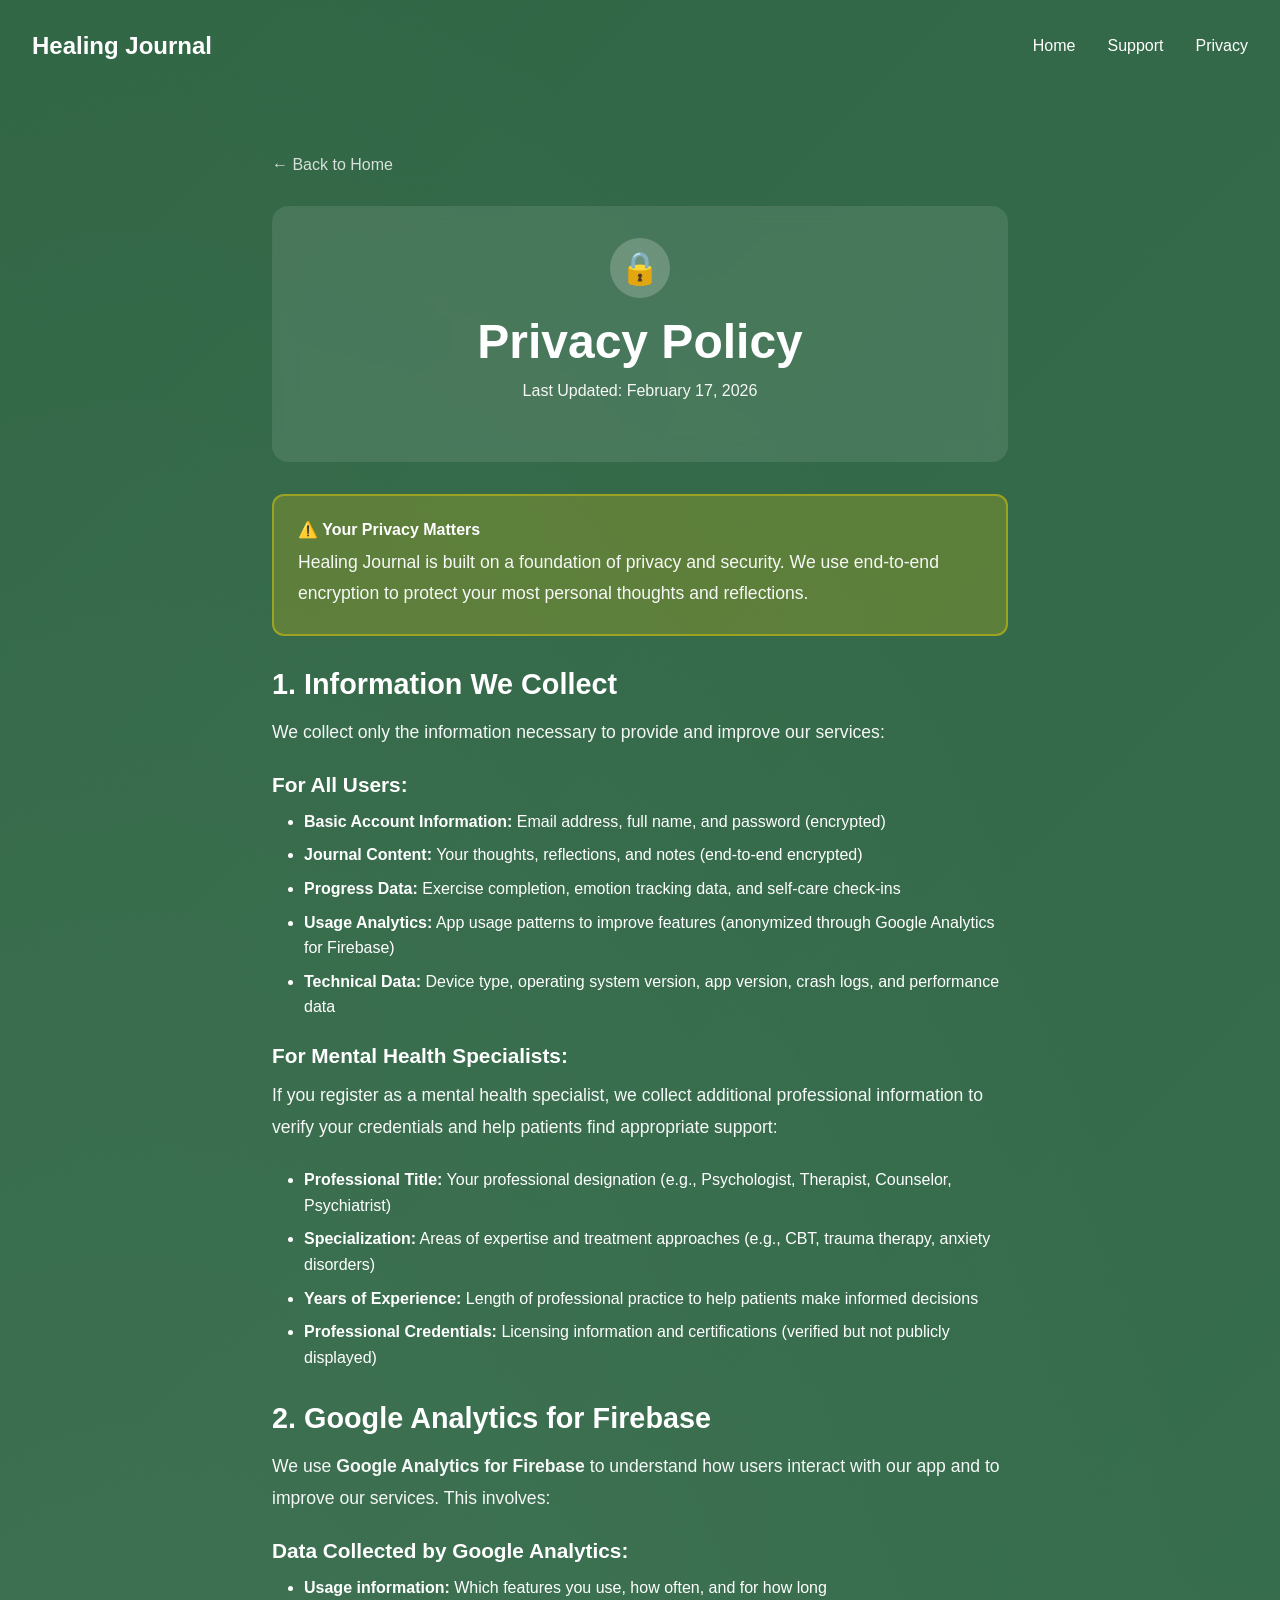
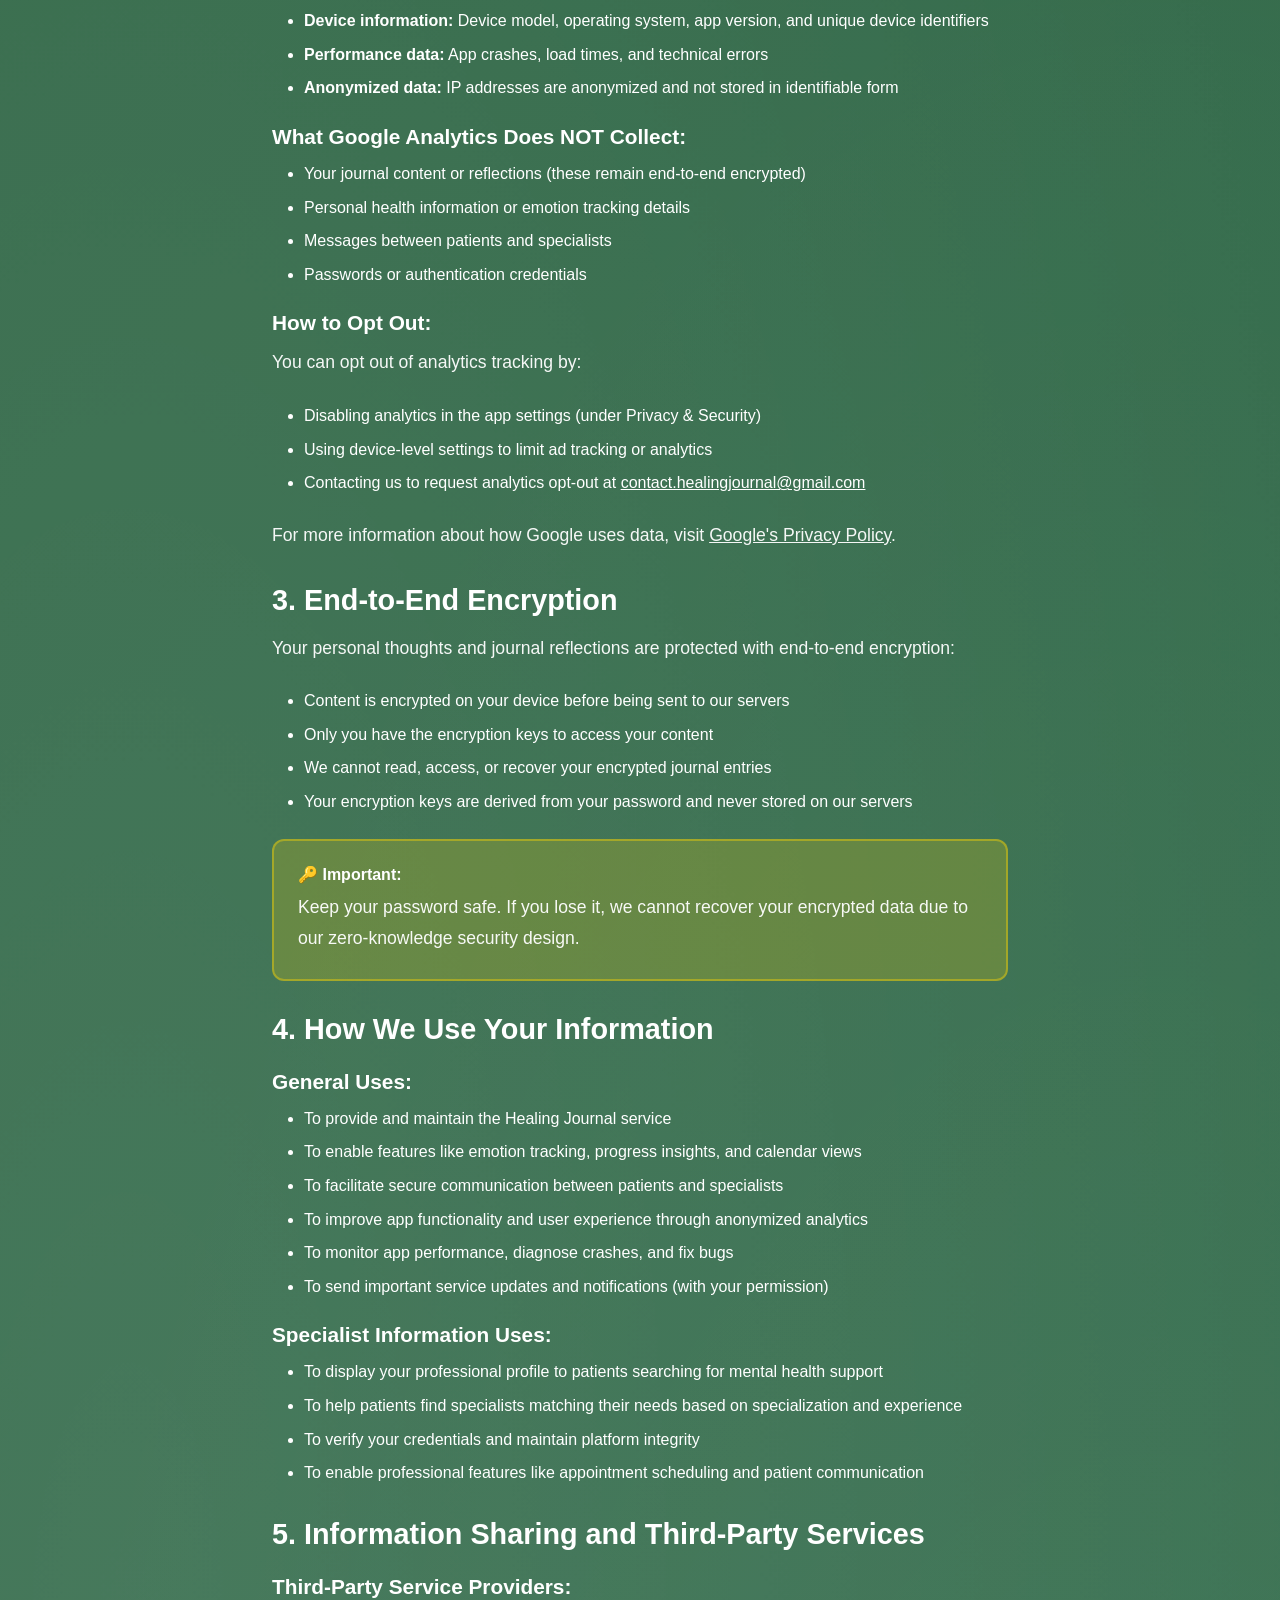
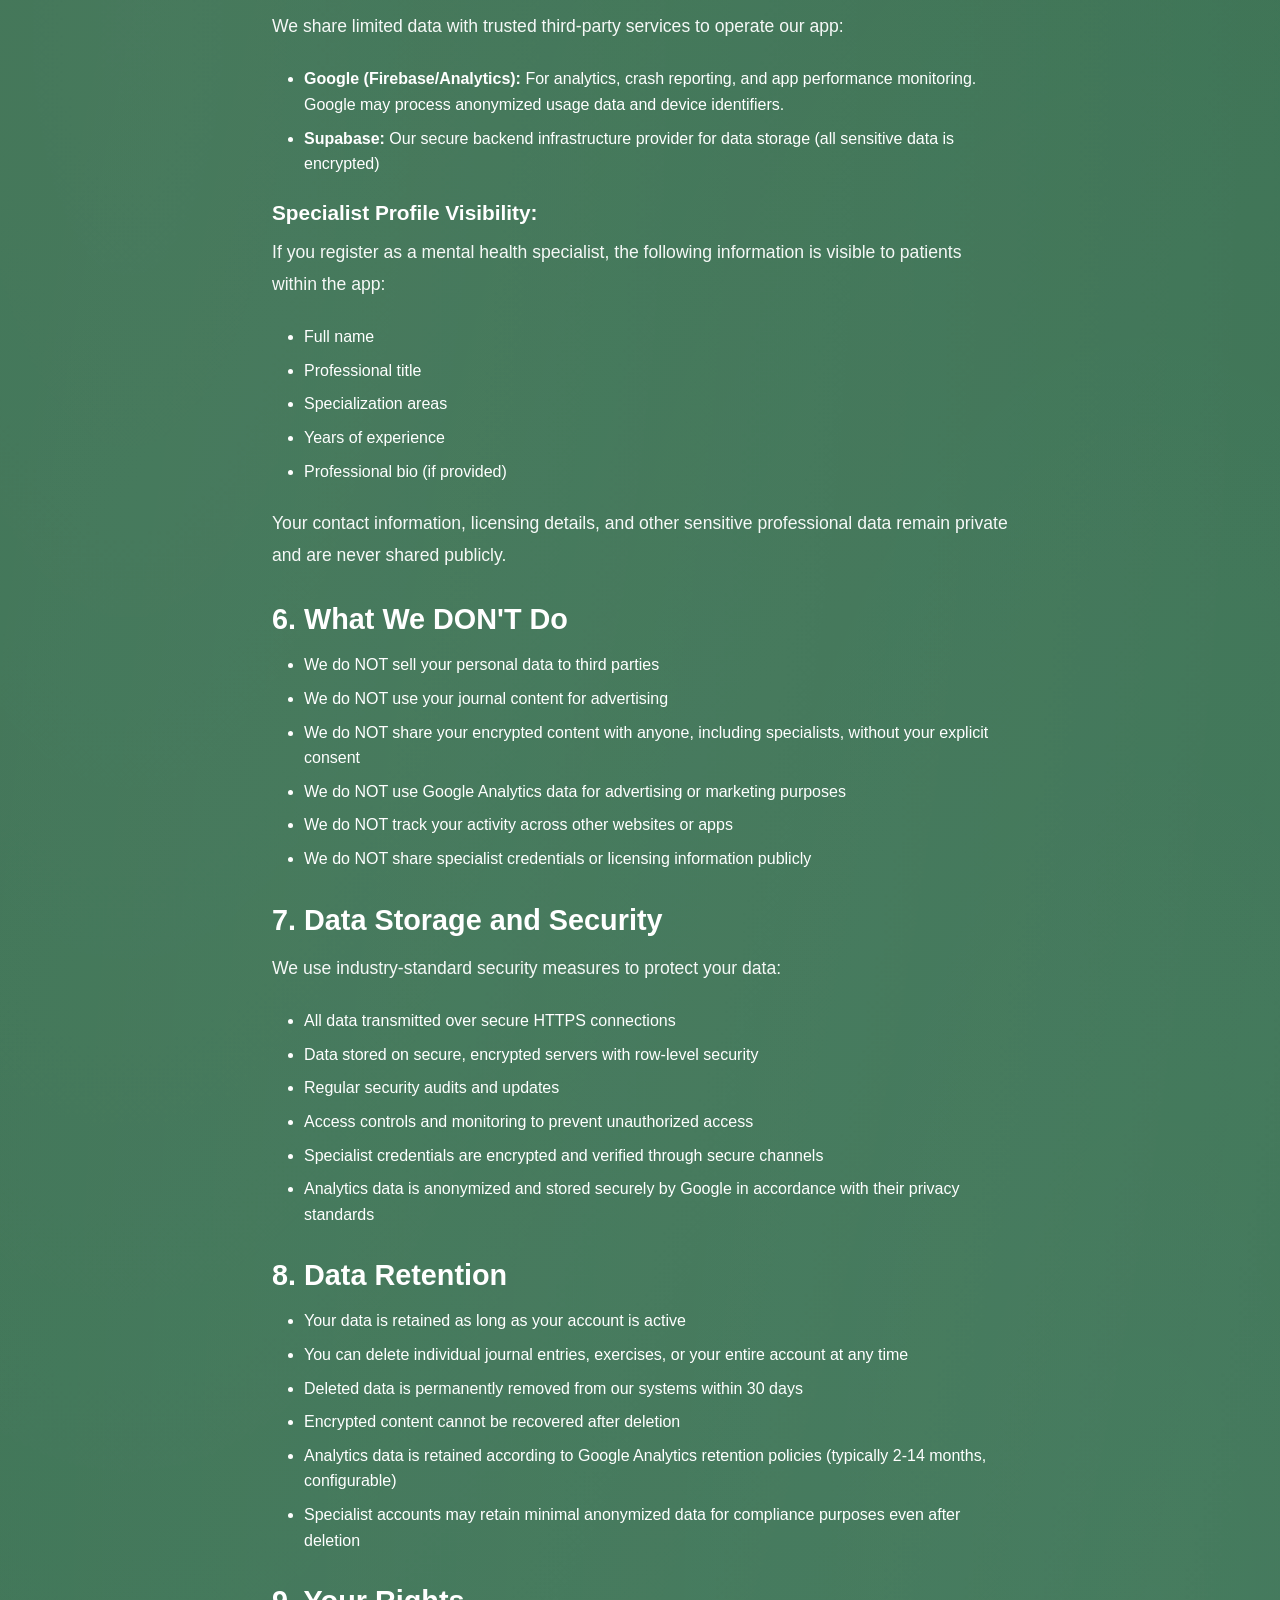
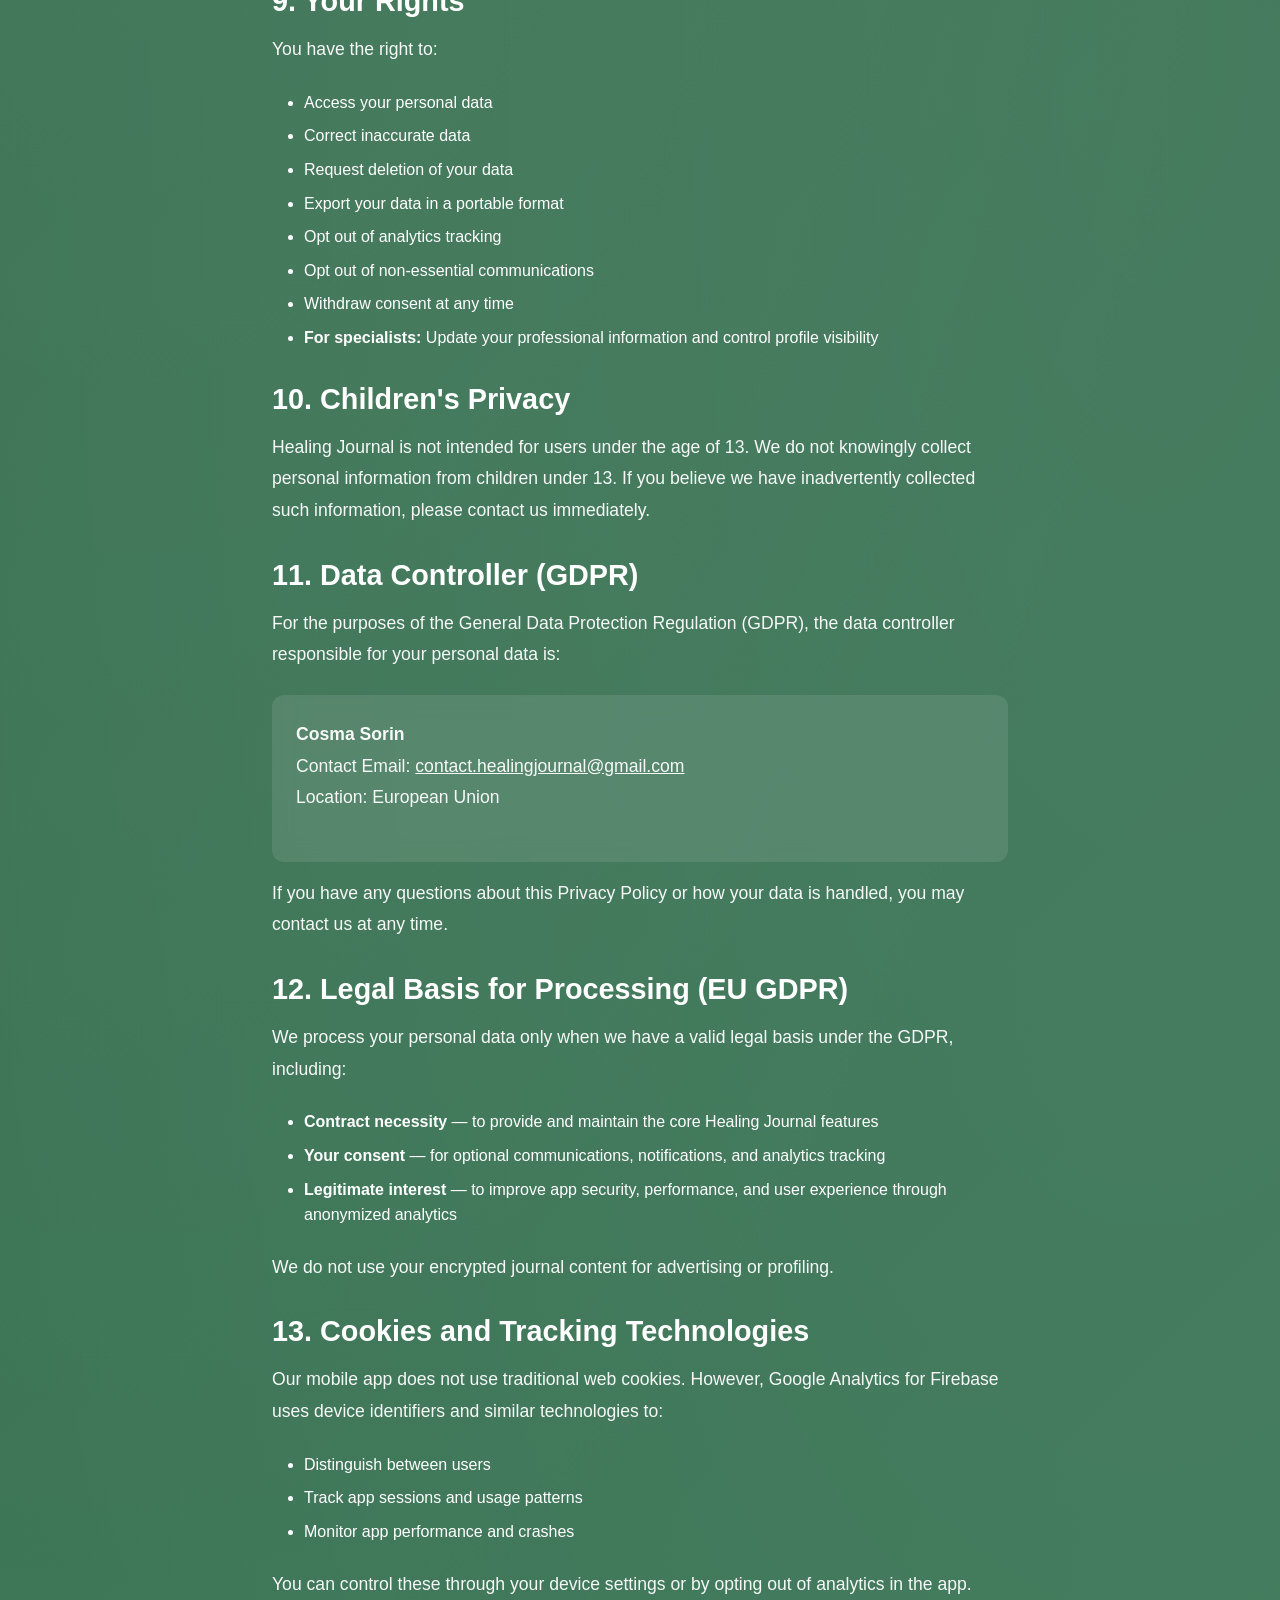
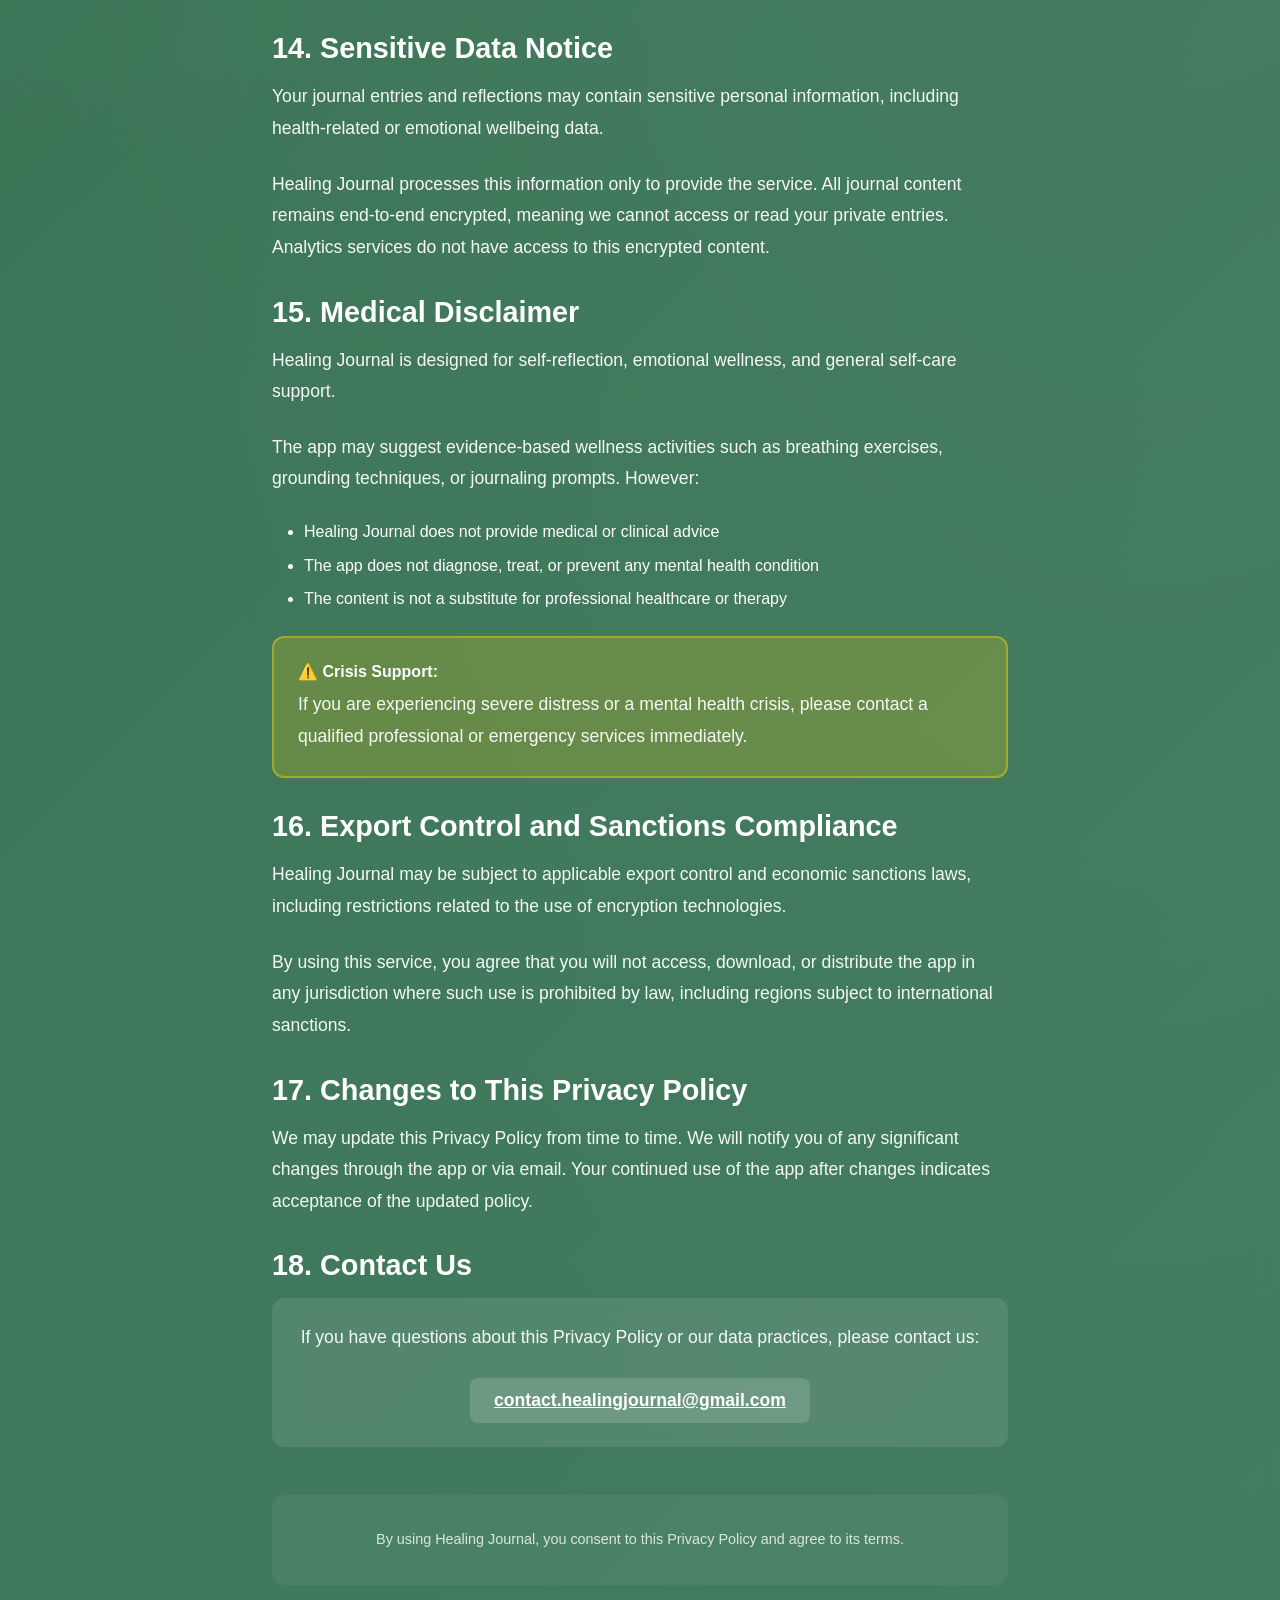
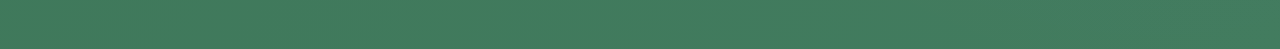
==== commit bf294502: "fix email overlap" ====
--- a/privacy.html
+++ b/privacy.html
@@ -78,7 +78,7 @@
             <h3 style="font-size: 1.3rem; margin-top: 1.5rem; margin-bottom: 0.75rem;">How to Opt Out:</h3>
             <p>You can opt out of analytics tracking by:</p>
             <ul>
-                <!-- <li>Disabling analytics in the app settings (under Privacy & Security)</li> -->
+                <li>Disabling analytics in the app settings (under Privacy & Security)</li>
                 <li>Using device-level settings to limit ad tracking or analytics</li>
                 <li>Contacting us to request analytics opt-out at <a href="mailto:contact.healingjournal@gmail.com" style="color: white; text-decoration: underline;">contact.healingjournal@gmail.com</a></li>
             </ul>
@@ -240,9 +240,28 @@
             <h2>18. Contact Us</h2>
             <div style="background: rgba(255, 255, 255, 0.1); padding: 1.5rem; border-radius: 12px; margin-top: 1rem; text-align: center; backdrop-filter: blur(10px);">
                 <p style="margin-bottom: 1rem;">If you have questions about this Privacy Policy or our data practices, please contact us:</p>
-                <a href="mailto:contact.healingjournal@gmail.com" style="color: white; font-size: 1.1rem; font-weight: 600; text-decoration: underline; display: inline-block; padding: 0.75rem 1.5rem; background: rgba(255, 255, 255, 0.15); border-radius: 8px; transition: all 0.3s;">
-                    contact.healingjournal@gmail.com
-                </a>
+                <a href="mailto:contact.healingjournal@gmail.com" style="
+  color: white;
+  font-size: 1.1rem;
+  font-weight: 600;
+  text-decoration: underline;
+  display: inline-block;
+  margin-top: 0.5rem;
+  padding: 0.75rem 1.5rem;
+  background: rgba(255, 255, 255, 0.15);
+  border-radius: 8px;
+  transition: all 0.3s;
+
+  /* Enable text wrapping on mobile */
+  width: 100%;
+  max-width: fit-content;
+  word-wrap: break-word;
+  overflow-wrap: break-word;
+  word-break: break-word;
+">
+  contact.healingjournal@gmail.com
+</a>
+
             </div>
 
             <div style="margin-top: 3rem; padding: 2rem; background: rgba(255, 255, 255, 0.05); border-radius: 12px; text-align: center;">
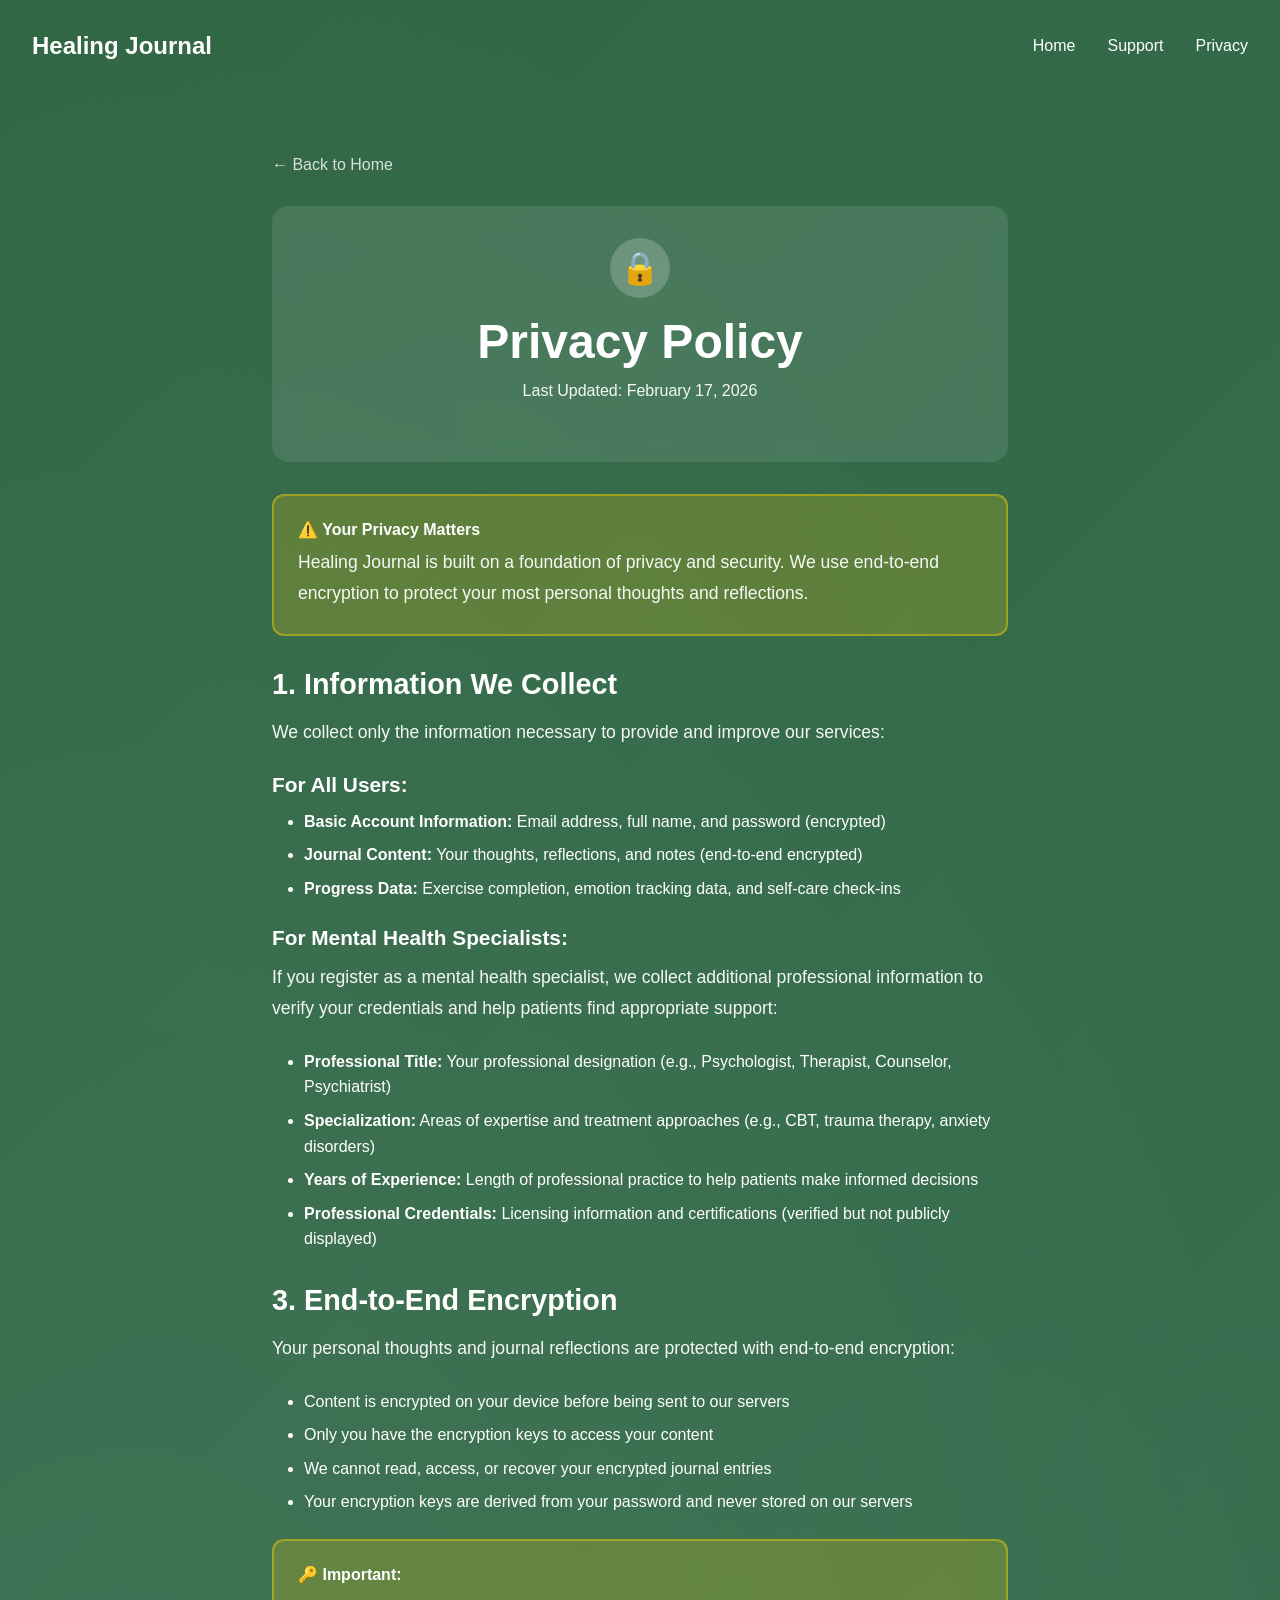
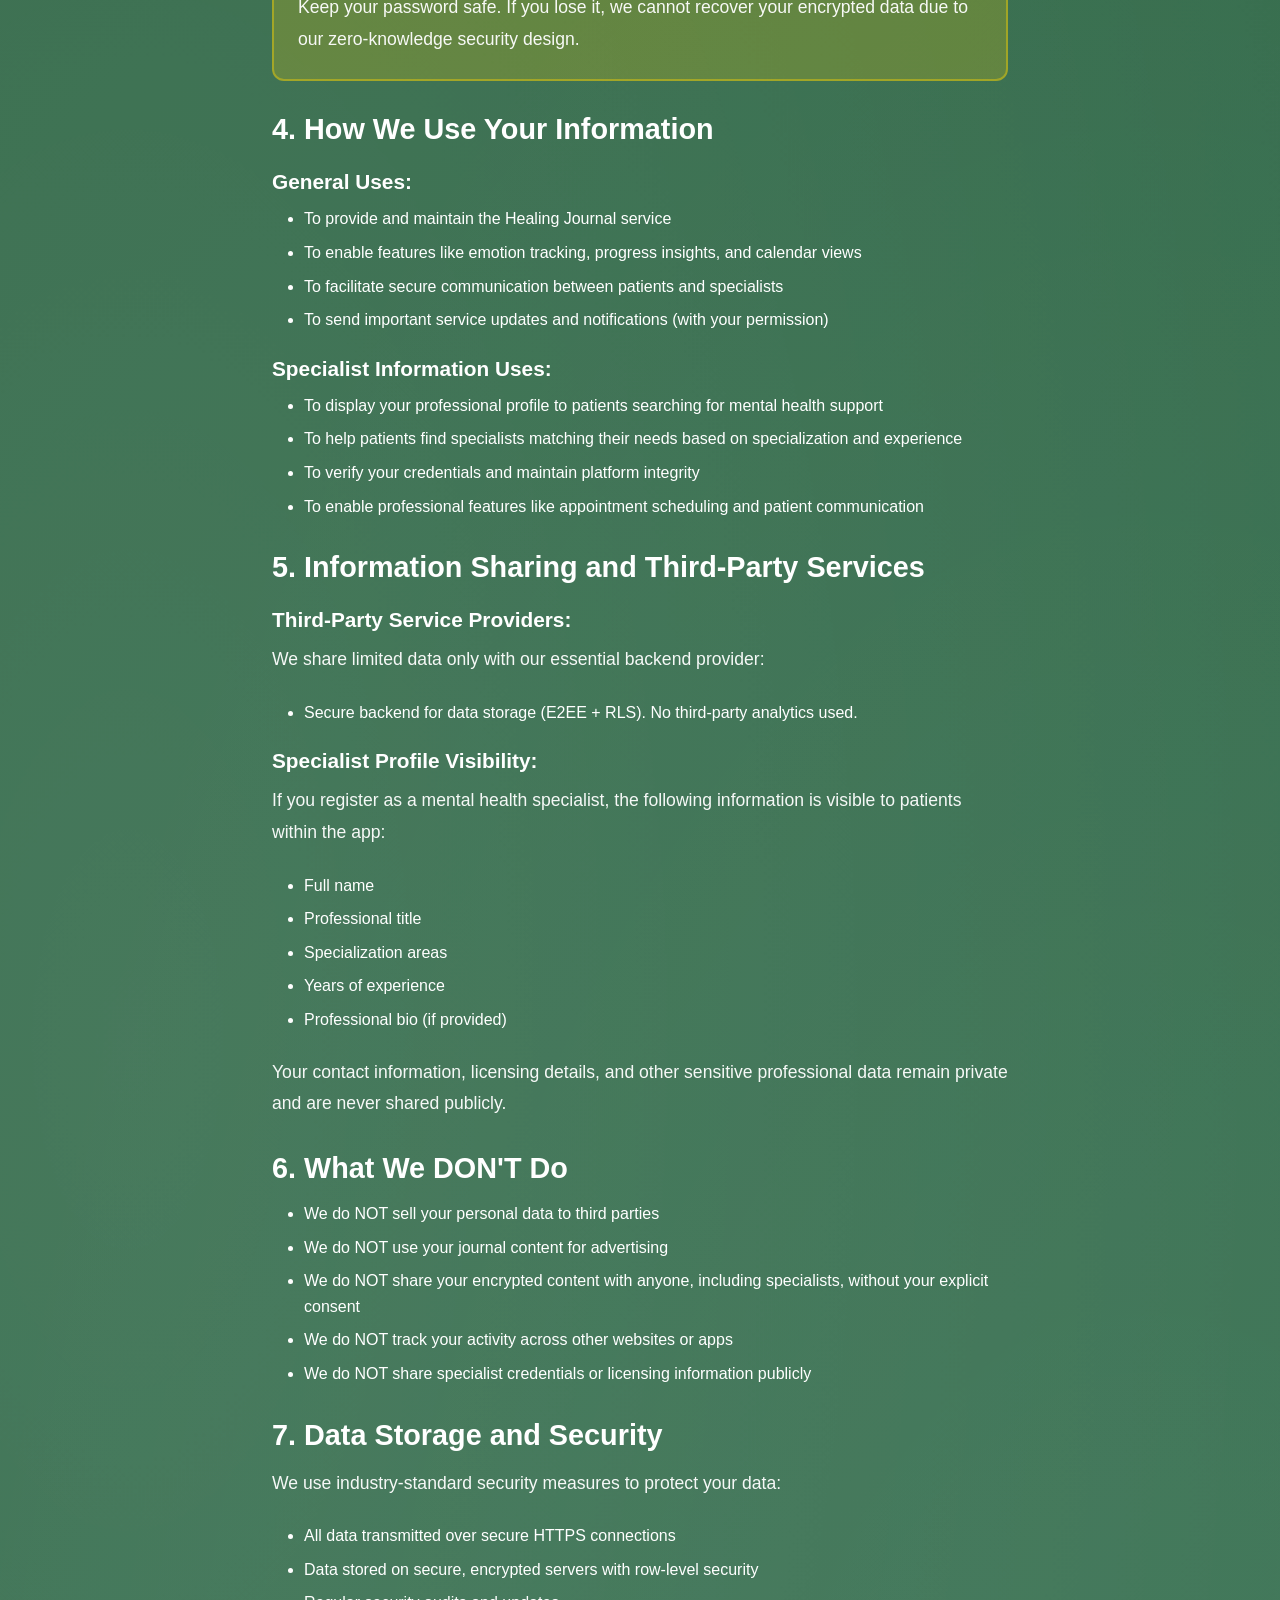
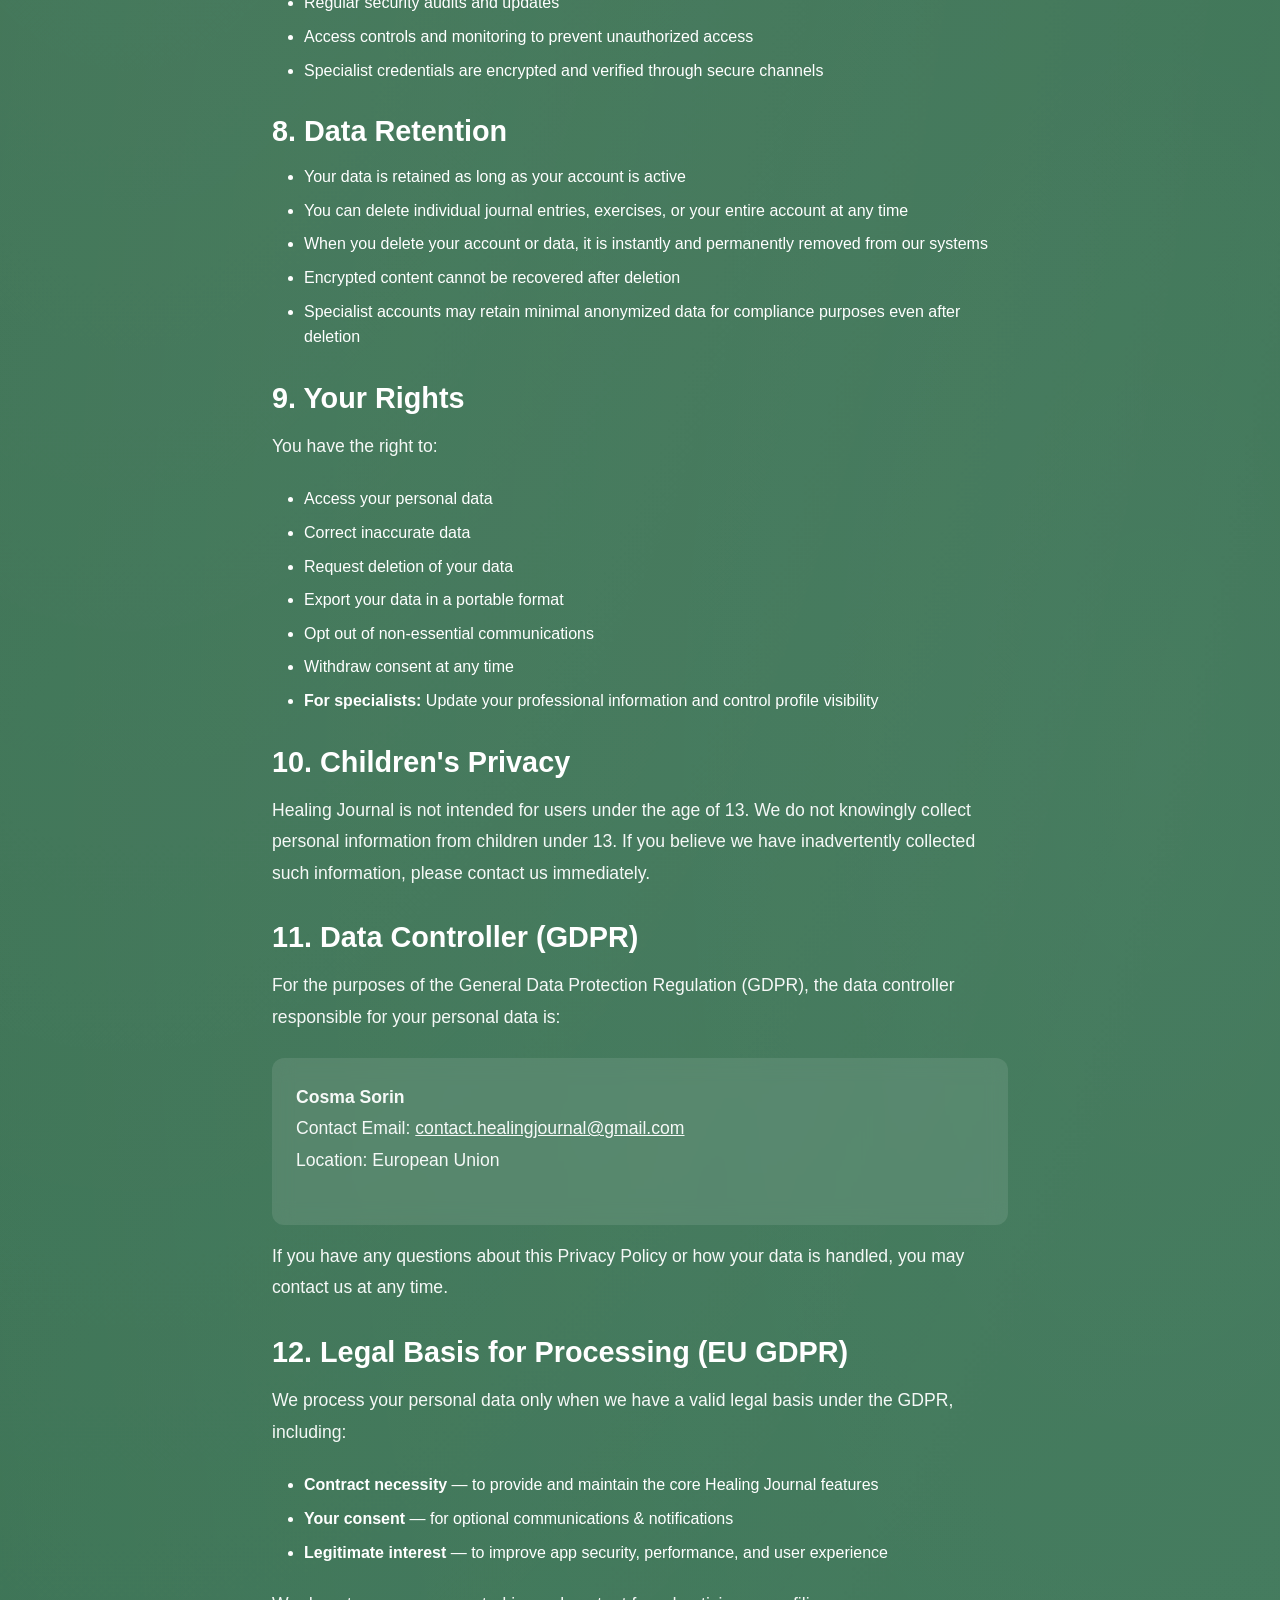
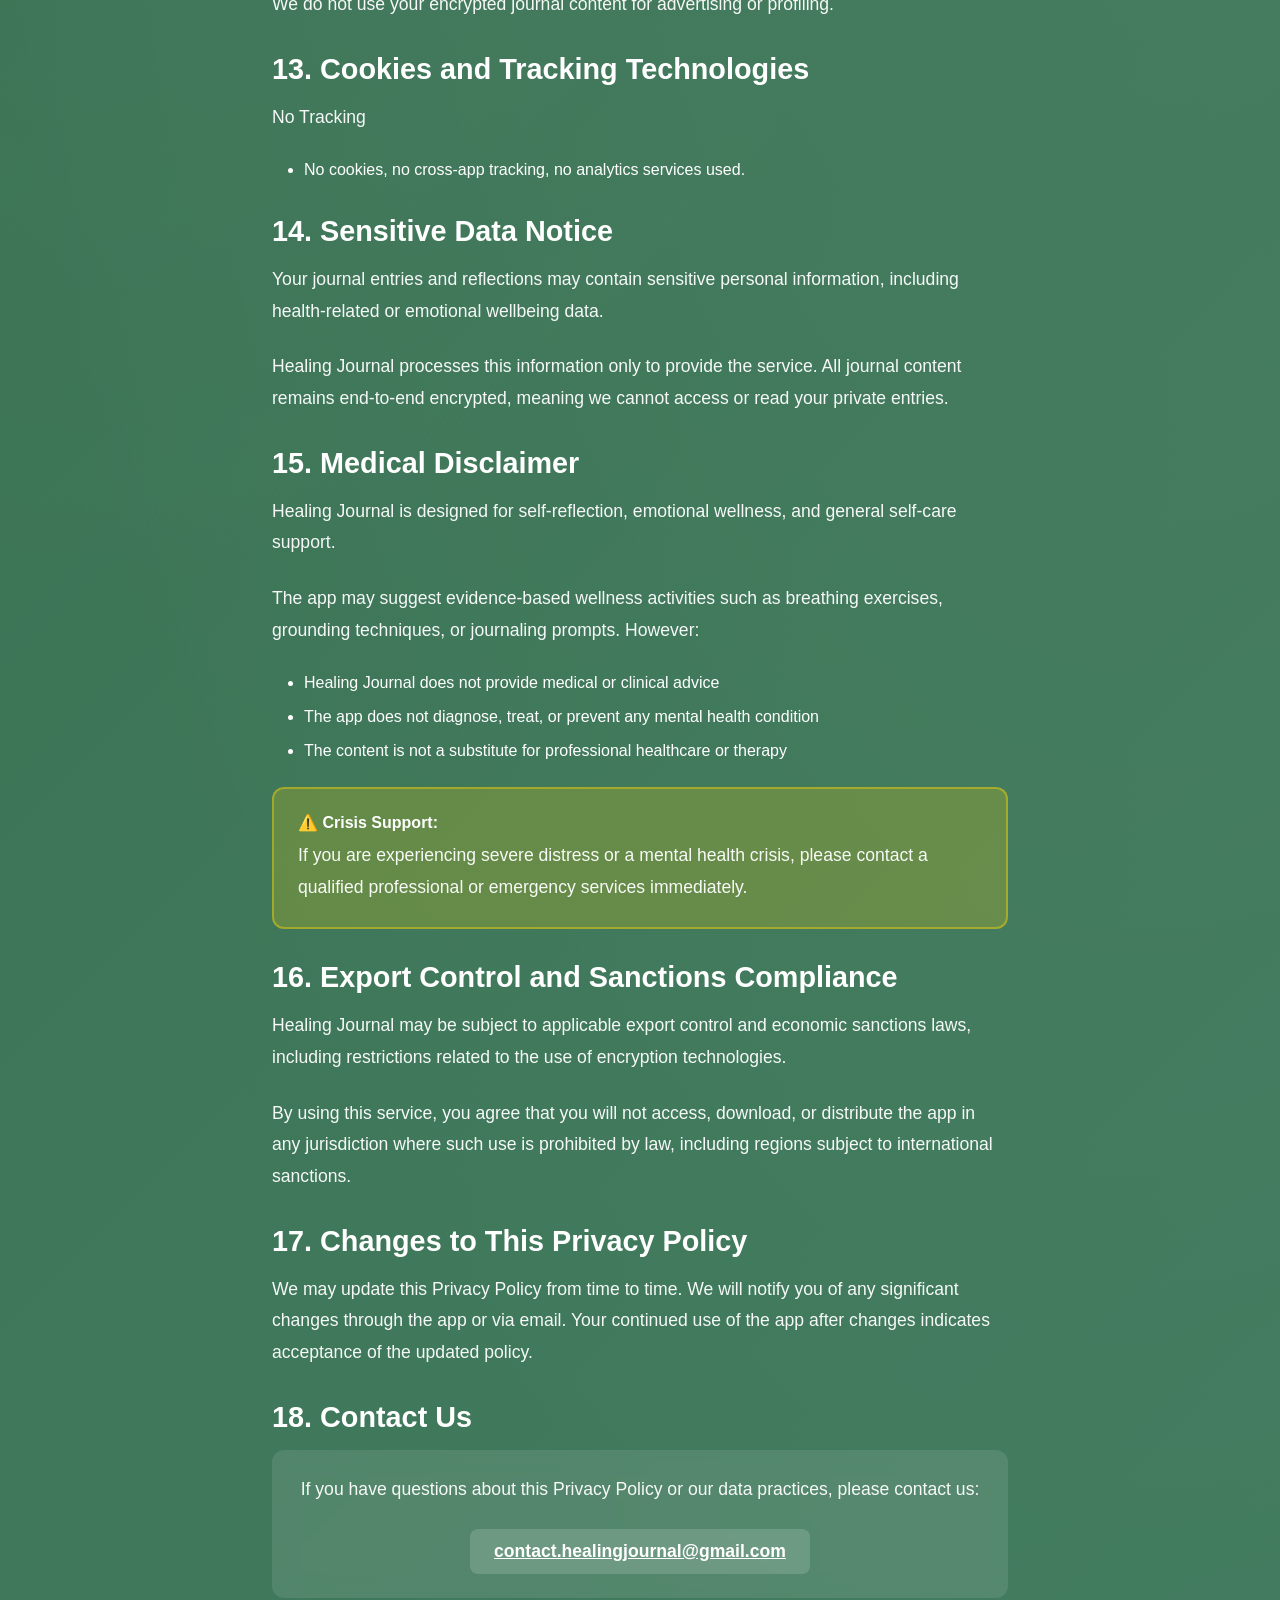
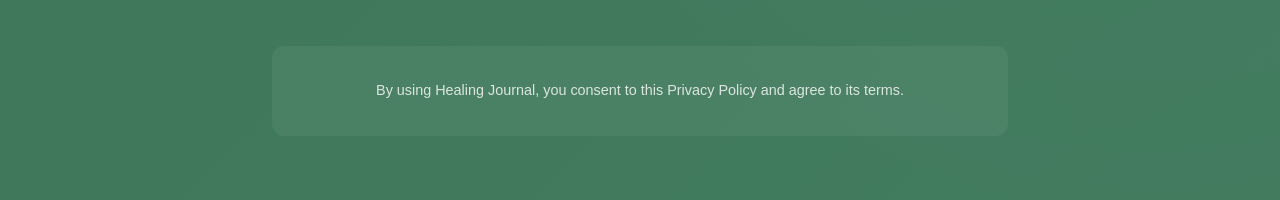
==== commit ee03996a: "update privacy policy" ====
--- a/privacy.html
+++ b/privacy.html
@@ -43,8 +43,6 @@
                 <li><strong>Basic Account Information:</strong> Email address, full name, and password (encrypted)</li>
                 <li><strong>Journal Content:</strong> Your thoughts, reflections, and notes (end-to-end encrypted)</li>
                 <li><strong>Progress Data:</strong> Exercise completion, emotion tracking data, and self-care check-ins</li>
-                <li><strong>Usage Analytics:</strong> App usage patterns to improve features (anonymized through Google Analytics for Firebase)</li>
-                <li><strong>Technical Data:</strong> Device type, operating system version, app version, crash logs, and performance data</li>
             </ul>
 
             <h3 style="font-size: 1.3rem; margin-top: 1.5rem; margin-bottom: 0.75rem;">For Mental Health Specialists:</h3>
@@ -56,35 +54,6 @@
                 <li><strong>Professional Credentials:</strong> Licensing information and certifications (verified but not publicly displayed)</li>
             </ul>
 
-            <h2>2. Google Analytics for Firebase</h2>
-            <p>We use <strong>Google Analytics for Firebase</strong> to understand how users interact with our app and to improve our services. This involves:</p>
-            
-            <h3 style="font-size: 1.3rem; margin-top: 1.5rem; margin-bottom: 0.75rem;">Data Collected by Google Analytics:</h3>
-            <ul>
-                <li><strong>Usage information:</strong> Which features you use, how often, and for how long</li>
-                <li><strong>Device information:</strong> Device model, operating system, app version, and unique device identifiers</li>
-                <li><strong>Performance data:</strong> App crashes, load times, and technical errors</li>
-                <li><strong>Anonymized data:</strong> IP addresses are anonymized and not stored in identifiable form</li>
-            </ul>
-
-            <h3 style="font-size: 1.3rem; margin-top: 1.5rem; margin-bottom: 0.75rem;">What Google Analytics Does NOT Collect:</h3>
-            <ul>
-                <li>Your journal content or reflections (these remain end-to-end encrypted)</li>
-                <li>Personal health information or emotion tracking details</li>
-                <li>Messages between patients and specialists</li>
-                <li>Passwords or authentication credentials</li>
-            </ul>
-
-            <h3 style="font-size: 1.3rem; margin-top: 1.5rem; margin-bottom: 0.75rem;">How to Opt Out:</h3>
-            <p>You can opt out of analytics tracking by:</p>
-            <ul>
-                <li>Disabling analytics in the app settings (under Privacy & Security)</li>
-                <li>Using device-level settings to limit ad tracking or analytics</li>
-                <li>Contacting us to request analytics opt-out at <a href="mailto:contact.healingjournal@gmail.com" style="color: white; text-decoration: underline;">contact.healingjournal@gmail.com</a></li>
-            </ul>
-
-            <p style="margin-top: 1rem;">For more information about how Google uses data, visit <a href="https://policies.google.com/privacy" target="_blank" style="color: white; text-decoration: underline;">Google's Privacy Policy</a>.</p>
-
             <h2>3. End-to-End Encryption</h2>
             <p>Your personal thoughts and journal reflections are protected with end-to-end encryption:</p>
             <ul>
@@ -106,8 +75,6 @@
                 <li>To provide and maintain the Healing Journal service</li>
                 <li>To enable features like emotion tracking, progress insights, and calendar views</li>
                 <li>To facilitate secure communication between patients and specialists</li>
-                <li>To improve app functionality and user experience through anonymized analytics</li>
-                <li>To monitor app performance, diagnose crashes, and fix bugs</li>
                 <li>To send important service updates and notifications (with your permission)</li>
             </ul>
 
@@ -118,15 +85,13 @@
                 <li>To verify your credentials and maintain platform integrity</li>
                 <li>To enable professional features like appointment scheduling and patient communication</li>
             </ul>
-
-            <h2>5. Information Sharing and Third-Party Services</h2>
-            
-            <h3 style="font-size: 1.3rem; margin-top: 1.5rem; margin-bottom: 0.75rem;">Third-Party Service Providers:</h3>
-            <p>We share limited data with trusted third-party services to operate our app:</p>
-            <ul>
-                <li><strong>Google (Firebase/Analytics):</strong> For analytics, crash reporting, and app performance monitoring. Google may process anonymized usage data and device identifiers.</li>
-                <li><strong>Supabase:</strong> Our secure backend infrastructure provider for data storage (all sensitive data is encrypted)</li>
-            </ul>
+                <h2>5. Information Sharing and Third-Party Services</h2>
+                            
+                <h3 style="font-size: 1.3rem; margin-top: 1.5rem; margin-bottom: 0.75rem;">Third-Party Service Providers:</h3>
+                <p>We share limited data only with our essential backend provider:</p>
+                <ul>
+                    <li>Secure backend for data storage (E2EE + RLS). No third-party analytics used.</li>
+                </ul>
 
             <h3 style="font-size: 1.3rem; margin-top: 1.5rem; margin-bottom: 0.75rem;">Specialist Profile Visibility:</h3>
             <p>If you register as a mental health specialist, the following information is visible to patients within the app:</p>
@@ -144,7 +109,6 @@
                 <li>We do NOT sell your personal data to third parties</li>
                 <li>We do NOT use your journal content for advertising</li>
                 <li>We do NOT share your encrypted content with anyone, including specialists, without your explicit consent</li>
-                <li>We do NOT use Google Analytics data for advertising or marketing purposes</li>
                 <li>We do NOT track your activity across other websites or apps</li>
                 <li>We do NOT share specialist credentials or licensing information publicly</li>
             </ul>
@@ -157,16 +121,14 @@
                 <li>Regular security audits and updates</li>
                 <li>Access controls and monitoring to prevent unauthorized access</li>
                 <li>Specialist credentials are encrypted and verified through secure channels</li>
-                <li>Analytics data is anonymized and stored securely by Google in accordance with their privacy standards</li>
             </ul>
 
             <h2>8. Data Retention</h2>
             <ul>
                 <li>Your data is retained as long as your account is active</li>
                 <li>You can delete individual journal entries, exercises, or your entire account at any time</li>
-                <li>Deleted data is permanently removed from our systems within 30 days</li>
+                <li>When you delete your account or data, it is instantly and permanently removed from our systems</li>
                 <li>Encrypted content cannot be recovered after deletion</li>
-                <li>Analytics data is retained according to Google Analytics retention policies (typically 2-14 months, configurable)</li>
                 <li>Specialist accounts may retain minimal anonymized data for compliance purposes even after deletion</li>
             </ul>
 
@@ -177,7 +139,6 @@
                 <li>Correct inaccurate data</li>
                 <li>Request deletion of your data</li>
                 <li>Export your data in a portable format</li>
-                <li>Opt out of analytics tracking</li>
                 <li>Opt out of non-essential communications</li>
                 <li>Withdraw consent at any time</li>
                 <li><strong>For specialists:</strong> Update your professional information and control profile visibility</li>
@@ -199,23 +160,20 @@
             <p>We process your personal data only when we have a valid legal basis under the GDPR, including:</p>
             <ul>
                 <li><strong>Contract necessity</strong> — to provide and maintain the core Healing Journal features</li>
-                <li><strong>Your consent</strong> — for optional communications, notifications, and analytics tracking</li>
-                <li><strong>Legitimate interest</strong> — to improve app security, performance, and user experience through anonymized analytics</li>
+                <li><strong>Your consent</strong> — for optional communications & notifications</li>
+                <li><strong>Legitimate interest</strong> — to improve app security, performance, and user experience</li>
             </ul>
             <p>We do not use your encrypted journal content for advertising or profiling.</p>
 
             <h2>13. Cookies and Tracking Technologies</h2>
-            <p>Our mobile app does not use traditional web cookies. However, Google Analytics for Firebase uses device identifiers and similar technologies to:</p>
-            <ul>
-                <li>Distinguish between users</li>
-                <li>Track app sessions and usage patterns</li>
-                <li>Monitor app performance and crashes</li>
-            </ul>
-            <p>You can control these through your device settings or by opting out of analytics in the app.</p>
+            <p>No Tracking</p>
+            <ul>
+                <li>No cookies, no cross-app tracking, no analytics services used.</li>
+            </ul>
 
             <h2>14. Sensitive Data Notice</h2>
             <p>Your journal entries and reflections may contain sensitive personal information, including health-related or emotional wellbeing data.</p>
-            <p>Healing Journal processes this information only to provide the service. All journal content remains end-to-end encrypted, meaning we cannot access or read your private entries. Analytics services do not have access to this encrypted content.</p>
+            <p>Healing Journal processes this information only to provide the service. All journal content remains end-to-end encrypted, meaning we cannot access or read your private entries.</p>
 
             <h2>15. Medical Disclaimer</h2>
             <p>Healing Journal is designed for self-reflection, emotional wellness, and general self-care support.</p>
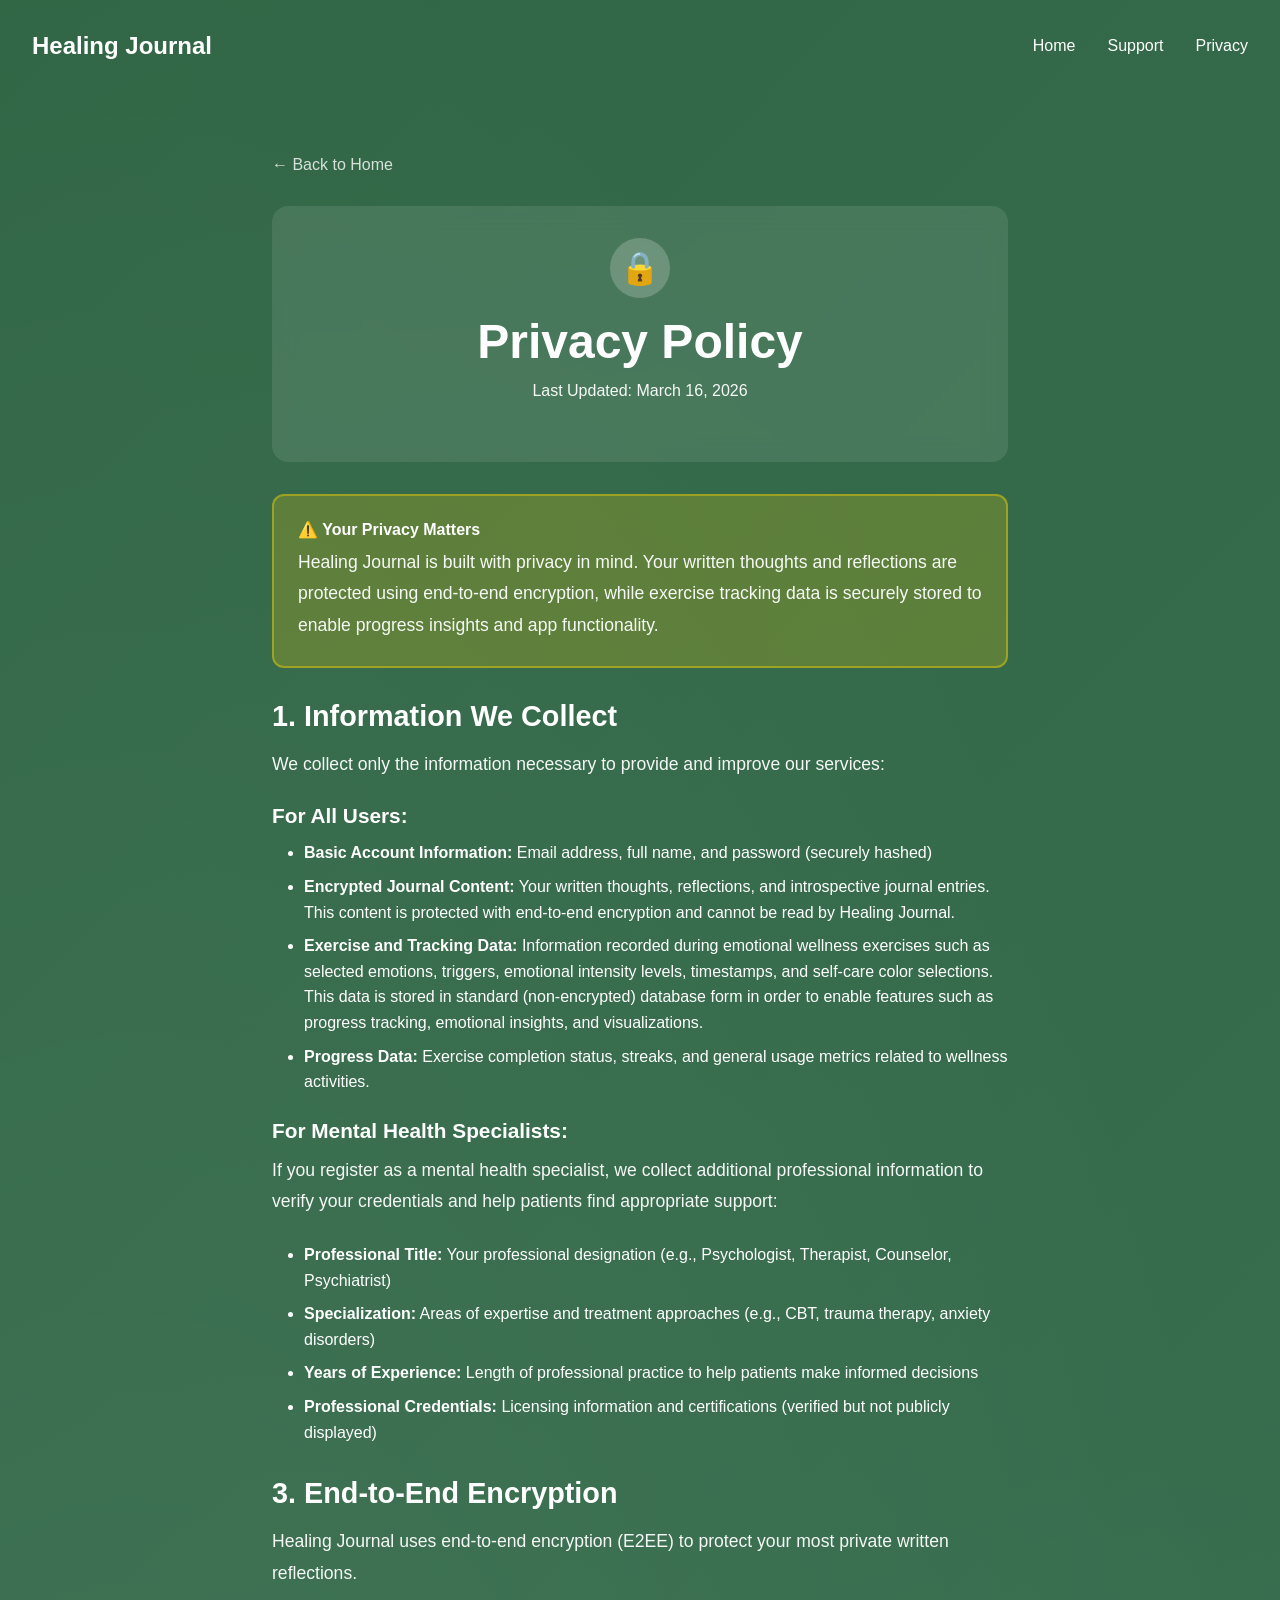
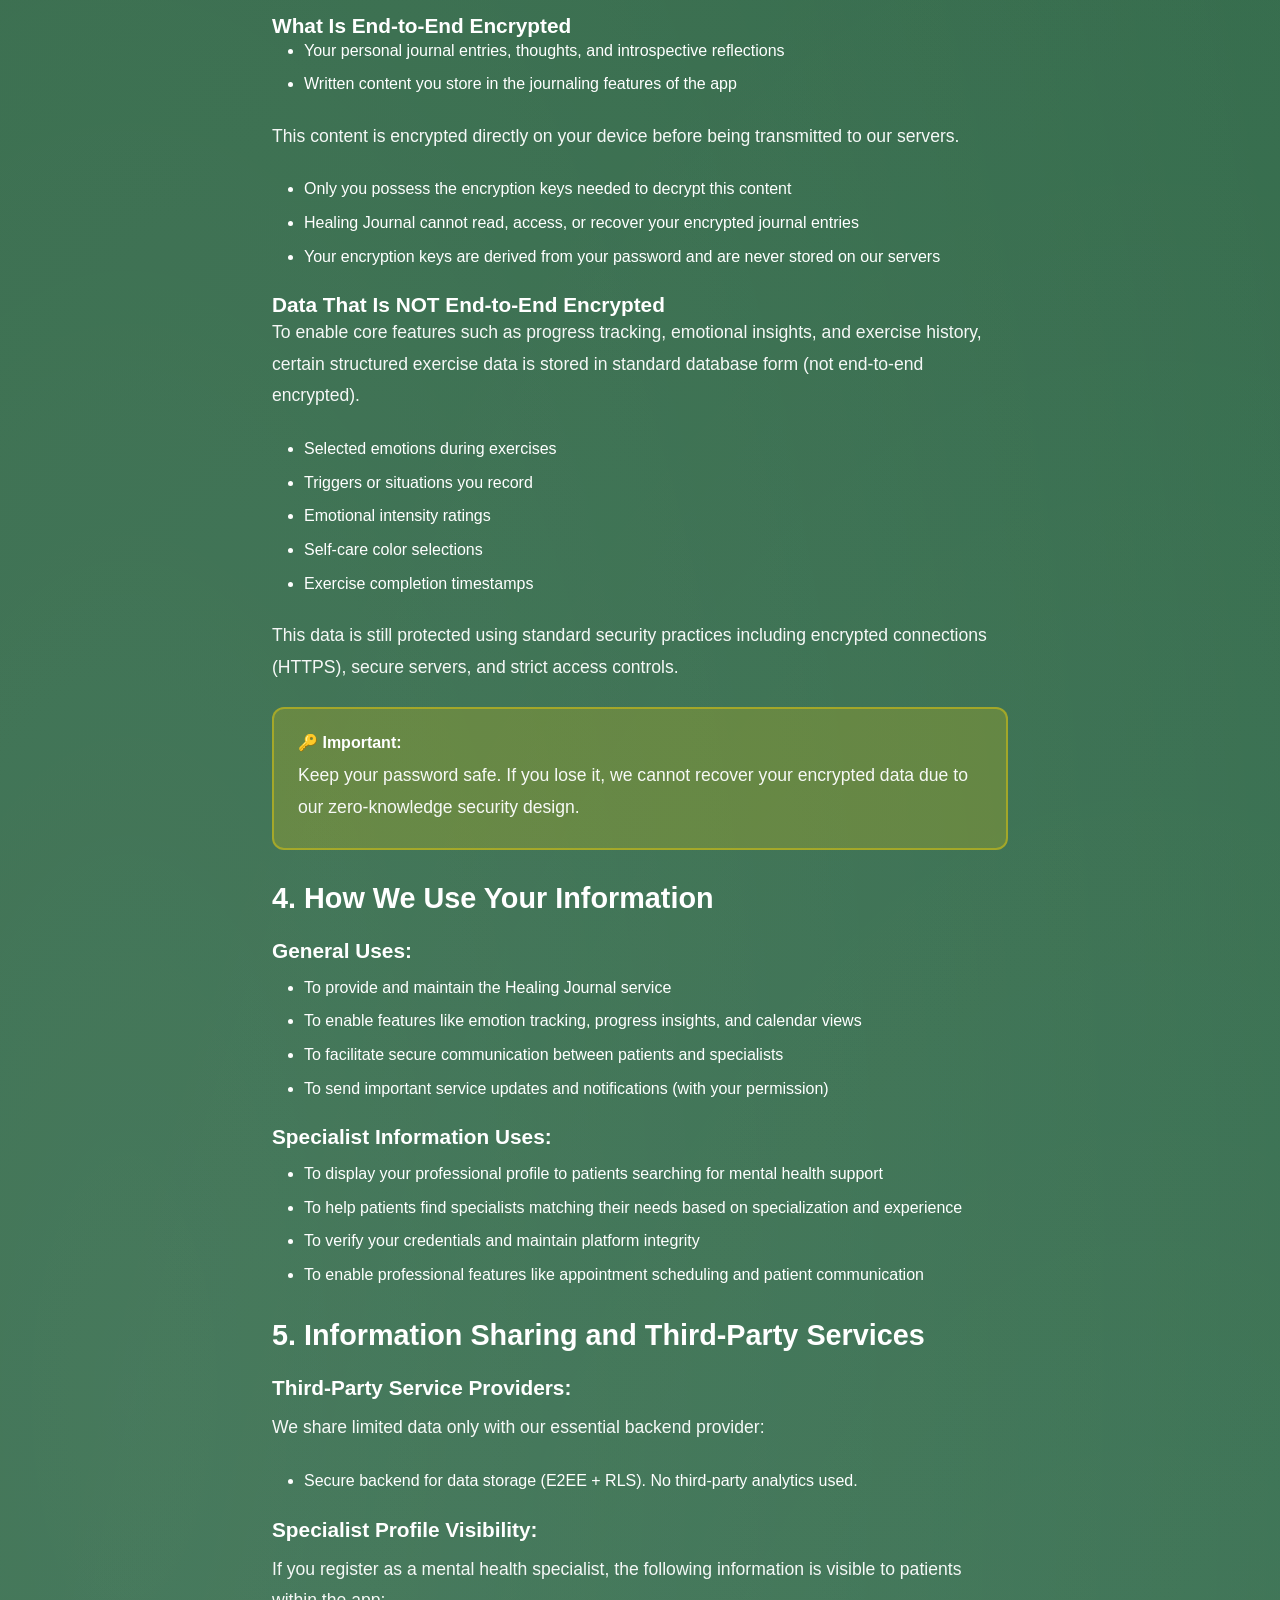
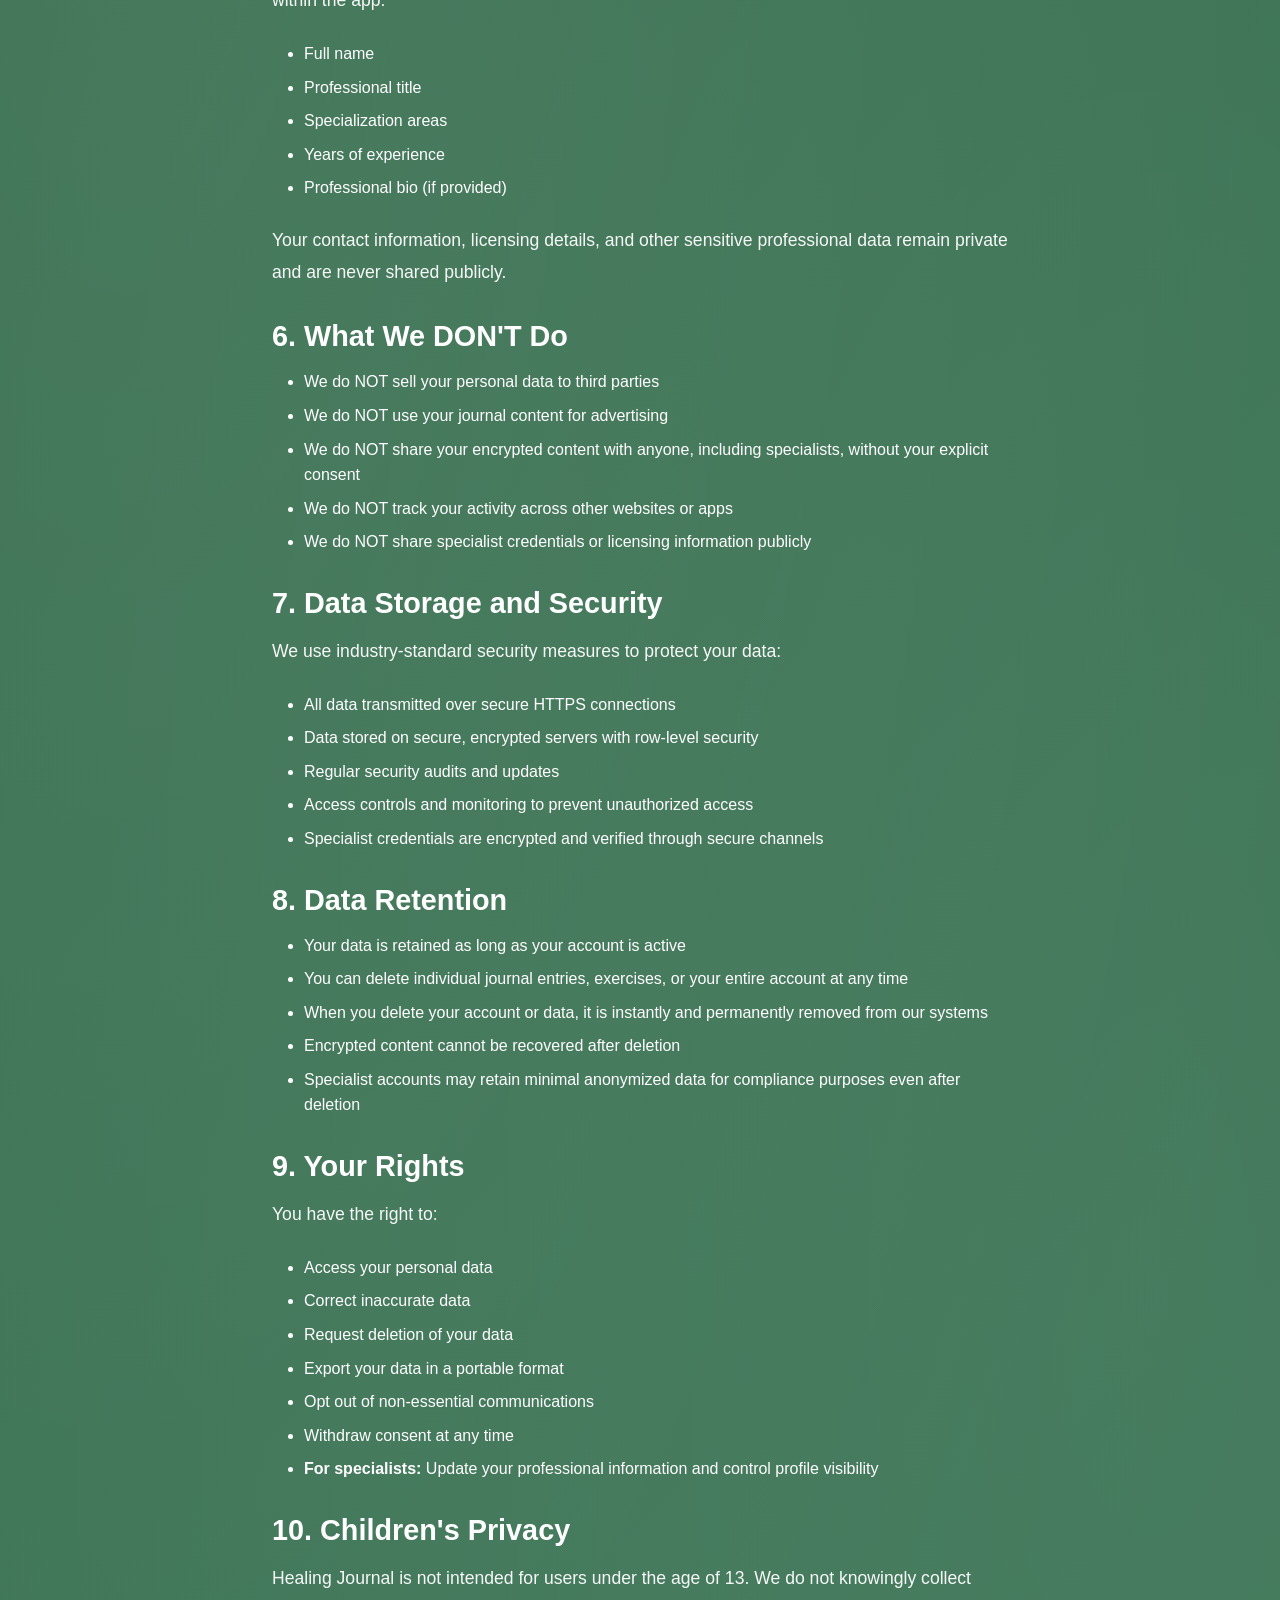
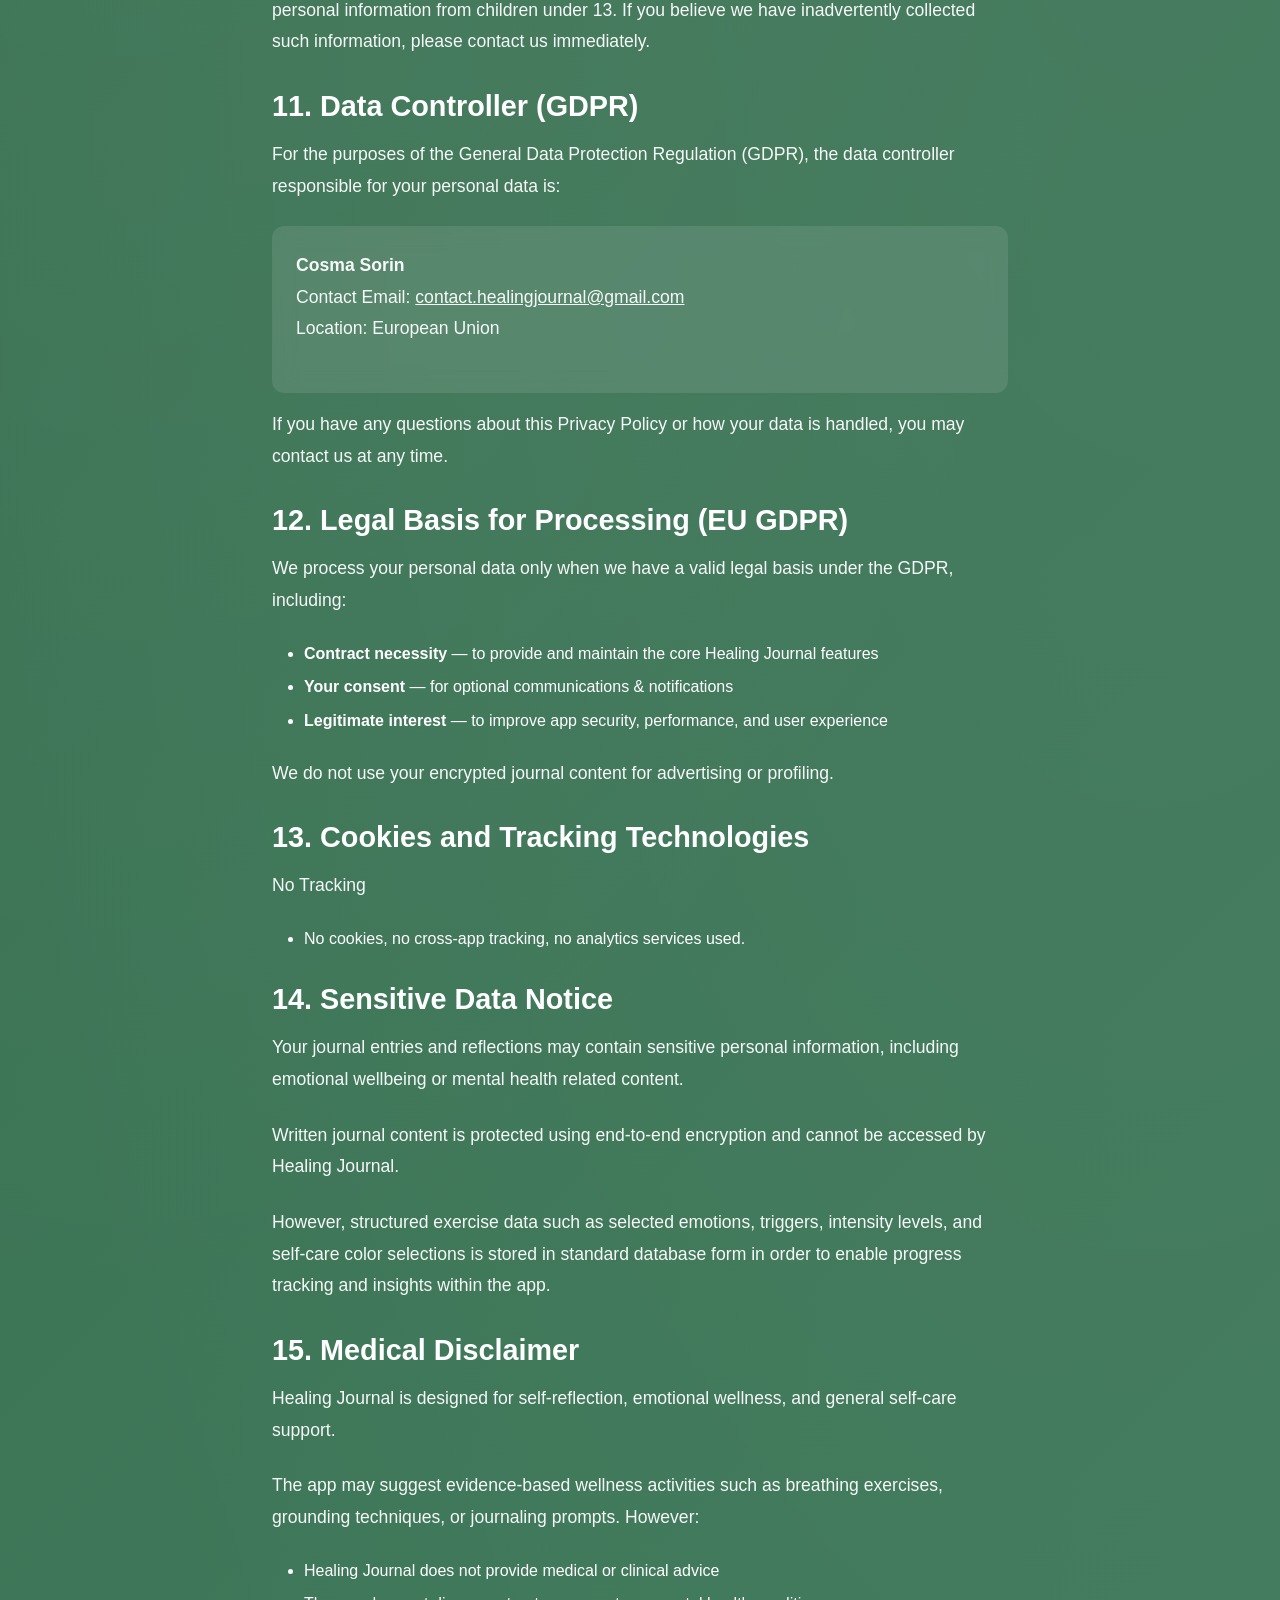
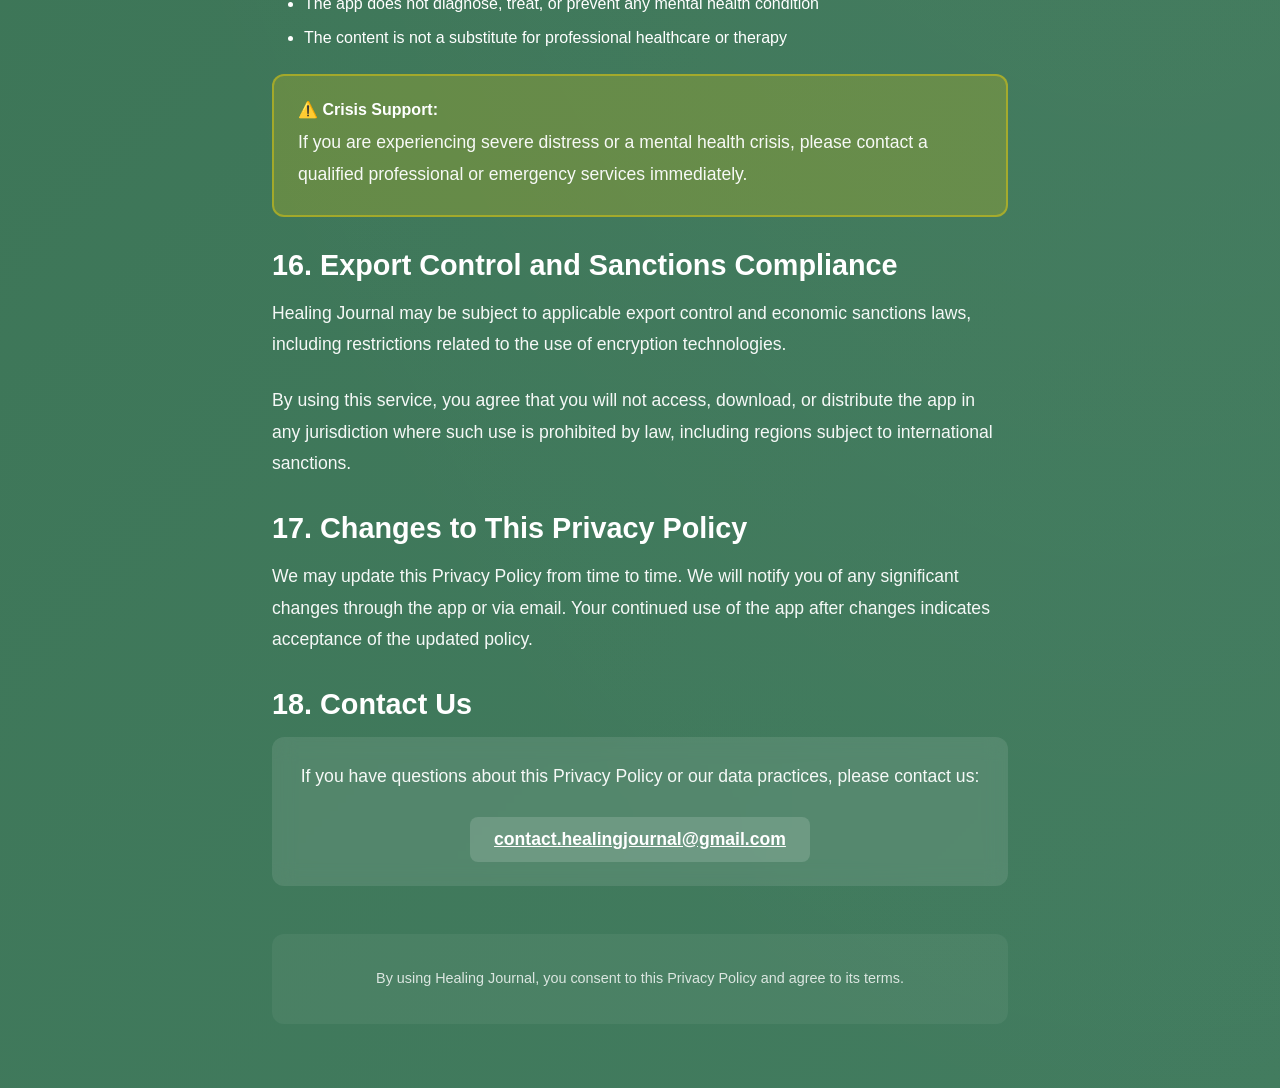
==== commit 677a520f: "Updated privacy policy - clarifications for e2ee encryption" ====
--- a/privacy.html
+++ b/privacy.html
@@ -26,13 +26,15 @@
                     <span style="font-size: 2rem;">🔒</span>
                 </div>
                 <h1 style="margin-bottom: 0.5rem;">Privacy Policy</h1>
-                <p style="font-size: 1rem; opacity: 0.95;">Last Updated: February 17, 2026</p>
+                <p style="font-size: 1rem; opacity: 0.95;">Last Updated: March 16, 2026</p>
             </div>
 
             <!-- Privacy Notice -->
             <div style="background: rgba(255, 215, 0, 0.2); padding: 1.5rem; border-radius: 12px; margin-bottom: 2rem; border: 2px solid rgba(255, 215, 0, 0.4);">
                 <strong style="display: block; margin-bottom: 0.5rem;">⚠️ Your Privacy Matters</strong>
-                <p style="margin: 0;">Healing Journal is built on a foundation of privacy and security. We use end-to-end encryption to protect your most personal thoughts and reflections.</p>
+                <p style="margin: 0;">
+                Healing Journal is built with privacy in mind. Your written thoughts and reflections are protected using end-to-end encryption, while exercise tracking data is securely stored to enable progress insights and app functionality.
+                </p>
             </div>
 
             <h2>1. Information We Collect</h2>
@@ -40,9 +42,13 @@
             
             <h3 style="font-size: 1.3rem; margin-top: 1.5rem; margin-bottom: 0.75rem;">For All Users:</h3>
             <ul>
-                <li><strong>Basic Account Information:</strong> Email address, full name, and password (encrypted)</li>
-                <li><strong>Journal Content:</strong> Your thoughts, reflections, and notes (end-to-end encrypted)</li>
-                <li><strong>Progress Data:</strong> Exercise completion, emotion tracking data, and self-care check-ins</li>
+                <li><strong>Basic Account Information:</strong> Email address, full name, and password (securely hashed)</li>
+
+                <li><strong>Encrypted Journal Content:</strong> Your written thoughts, reflections, and introspective journal entries. This content is protected with end-to-end encryption and cannot be read by Healing Journal.</li>
+
+                <li><strong>Exercise and Tracking Data:</strong> Information recorded during emotional wellness exercises such as selected emotions, triggers, emotional intensity levels, timestamps, and self-care color selections. This data is stored in standard (non-encrypted) database form in order to enable features such as progress tracking, emotional insights, and visualizations.</li>
+
+                <li><strong>Progress Data:</strong> Exercise completion status, streaks, and general usage metrics related to wellness activities.</li>
             </ul>
 
             <h3 style="font-size: 1.3rem; margin-top: 1.5rem; margin-bottom: 0.75rem;">For Mental Health Specialists:</h3>
@@ -55,13 +61,35 @@
             </ul>
 
             <h2>3. End-to-End Encryption</h2>
-            <p>Your personal thoughts and journal reflections are protected with end-to-end encryption:</p>
-            <ul>
-                <li>Content is encrypted on your device before being sent to our servers</li>
-                <li>Only you have the encryption keys to access your content</li>
-                <li>We cannot read, access, or recover your encrypted journal entries</li>
-                <li>Your encryption keys are derived from your password and never stored on our servers</li>
-            </ul>
+            <p>Healing Journal uses end-to-end encryption (E2EE) to protect your most private written reflections.</p>
+
+            <h3 style="font-size: 1.3rem; margin-top: 1.5rem;">What Is End-to-End Encrypted</h3>
+            <ul>
+                <li>Your personal journal entries, thoughts, and introspective reflections</li>
+                <li>Written content you store in the journaling features of the app</li>
+            </ul>
+
+            <p>This content is encrypted directly on your device before being transmitted to our servers.</p>
+
+            <ul>
+                <li>Only you possess the encryption keys needed to decrypt this content</li>
+                <li>Healing Journal cannot read, access, or recover your encrypted journal entries</li>
+                <li>Your encryption keys are derived from your password and are never stored on our servers</li>
+            </ul>
+
+            <h3 style="font-size: 1.3rem; margin-top: 1.5rem;">Data That Is NOT End-to-End Encrypted</h3>
+
+            <p>To enable core features such as progress tracking, emotional insights, and exercise history, certain structured exercise data is stored in standard database form (not end-to-end encrypted).</p>
+
+            <ul>
+                <li>Selected emotions during exercises</li>
+                <li>Triggers or situations you record</li>
+                <li>Emotional intensity ratings</li>
+                <li>Self-care color selections</li>
+                <li>Exercise completion timestamps</li>
+            </ul>
+
+            <p>This data is still protected using standard security practices including encrypted connections (HTTPS), secure servers, and strict access controls.</p>
 
             <div style="background: rgba(255, 215, 0, 0.2); padding: 1.5rem; border-radius: 12px; margin: 1.5rem 0; border: 2px solid rgba(255, 215, 0, 0.4);">
                 <strong style="display: block; margin-bottom: 0.5rem;">🔑 Important:</strong>
@@ -172,8 +200,11 @@
             </ul>
 
             <h2>14. Sensitive Data Notice</h2>
-            <p>Your journal entries and reflections may contain sensitive personal information, including health-related or emotional wellbeing data.</p>
-            <p>Healing Journal processes this information only to provide the service. All journal content remains end-to-end encrypted, meaning we cannot access or read your private entries.</p>
+            <p>Your journal entries and reflections may contain sensitive personal information, including emotional wellbeing or mental health related content.</p>
+
+            <p>Written journal content is protected using end-to-end encryption and cannot be accessed by Healing Journal.</p>
+
+            <p>However, structured exercise data such as selected emotions, triggers, intensity levels, and self-care color selections is stored in standard database form in order to enable progress tracking and insights within the app.</p>
 
             <h2>15. Medical Disclaimer</h2>
             <p>Healing Journal is designed for self-reflection, emotional wellness, and general self-care support.</p>
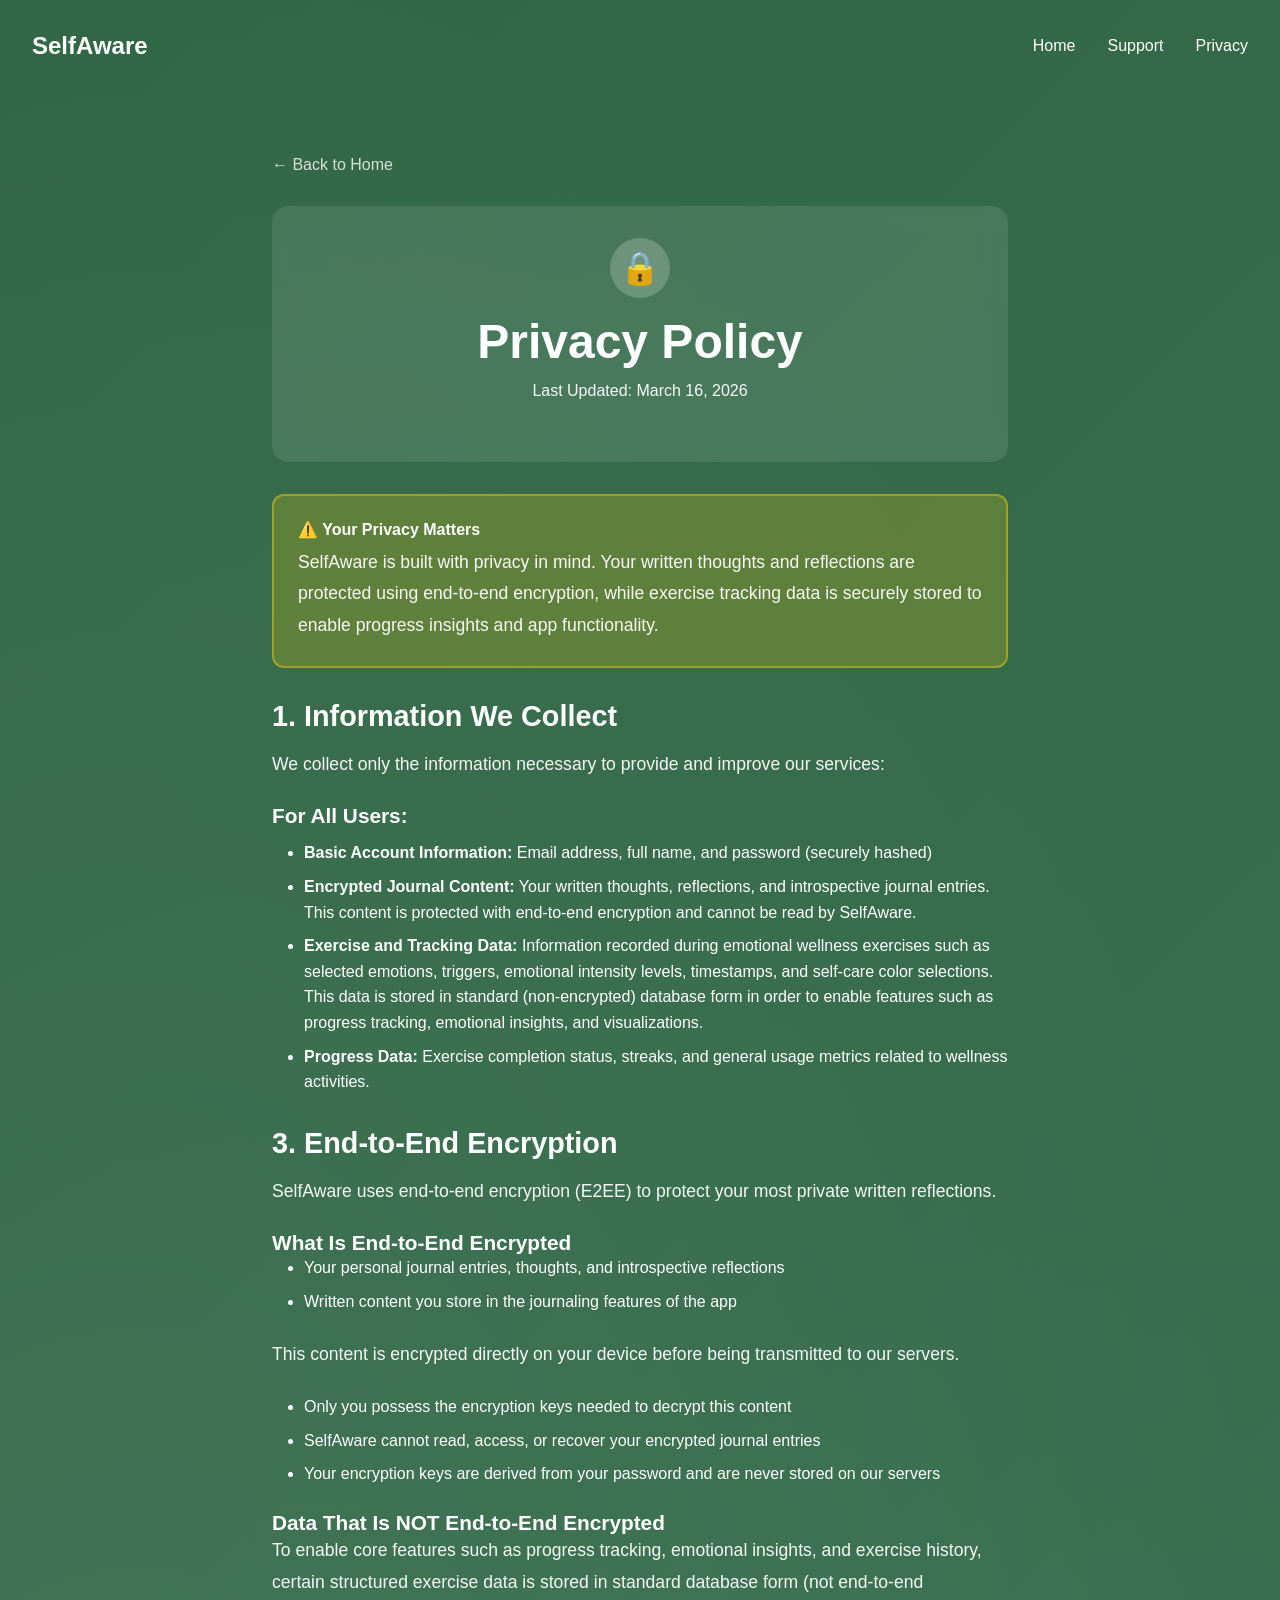
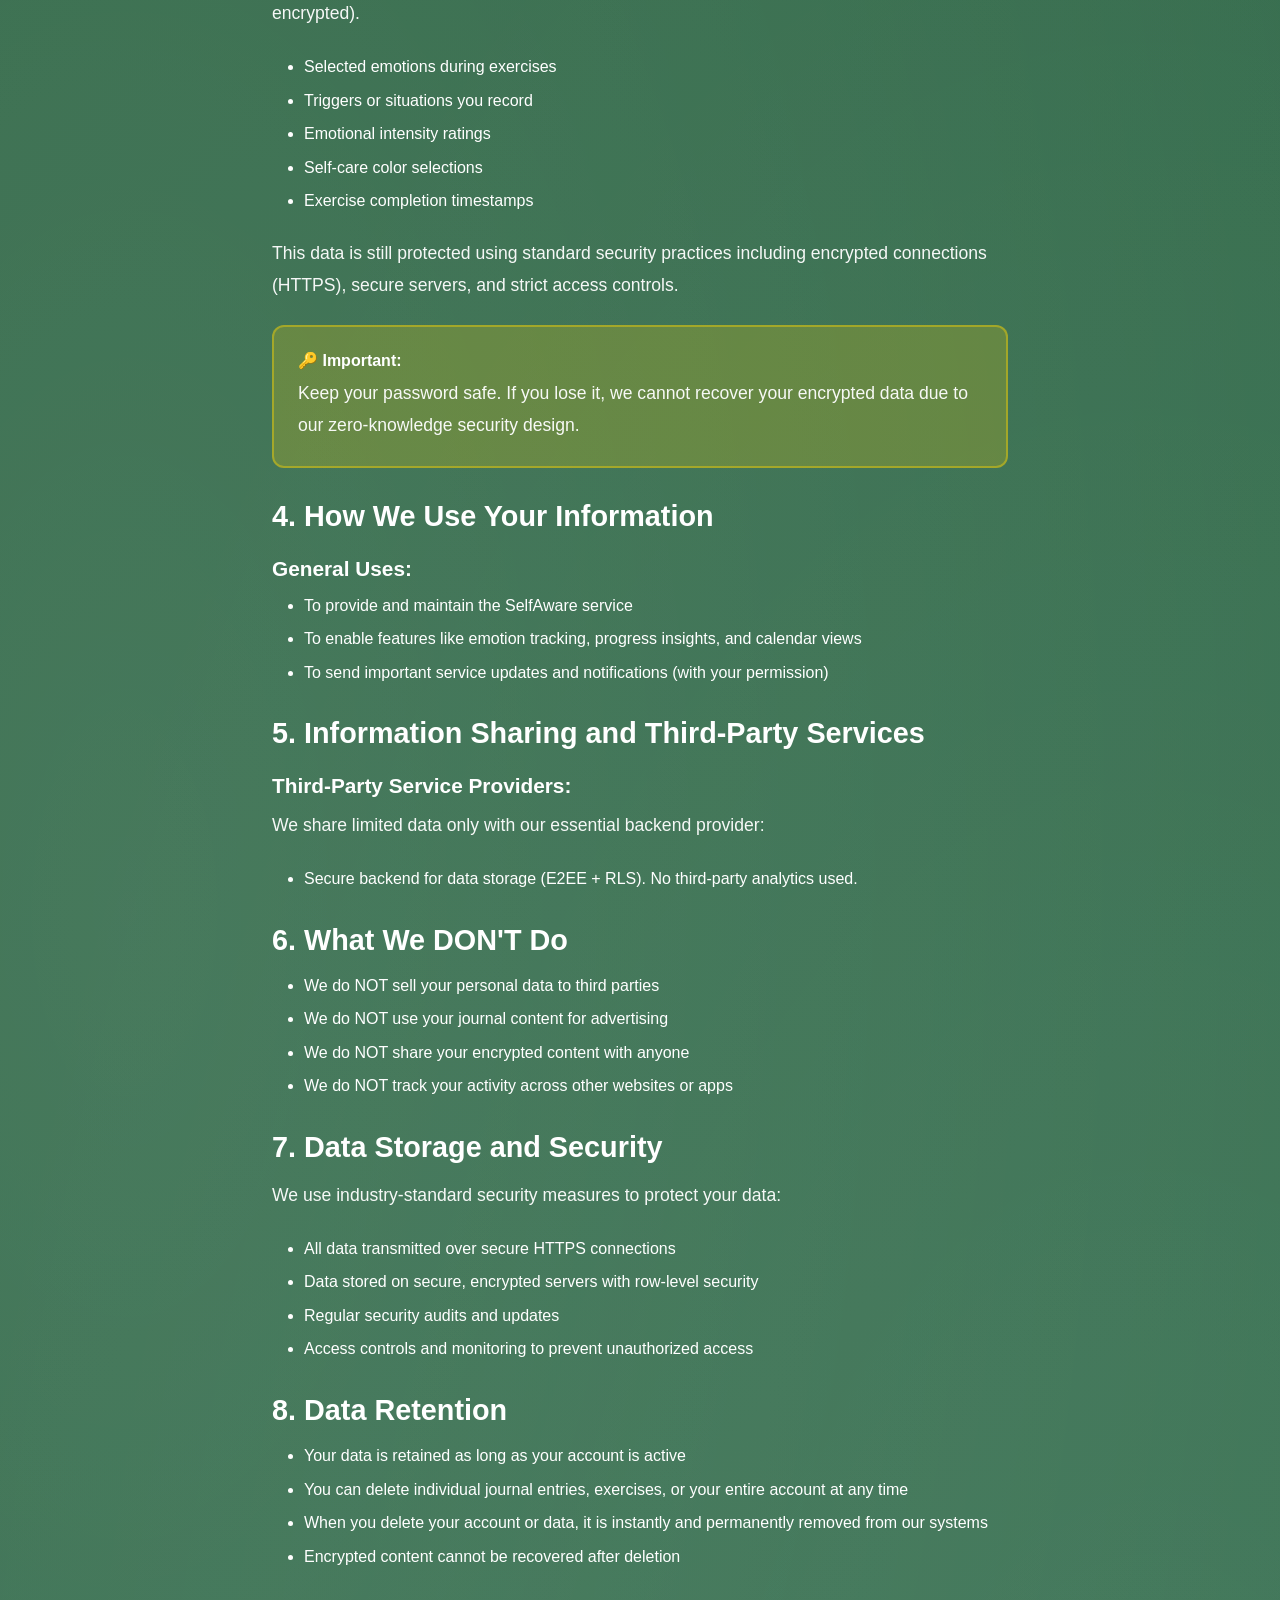
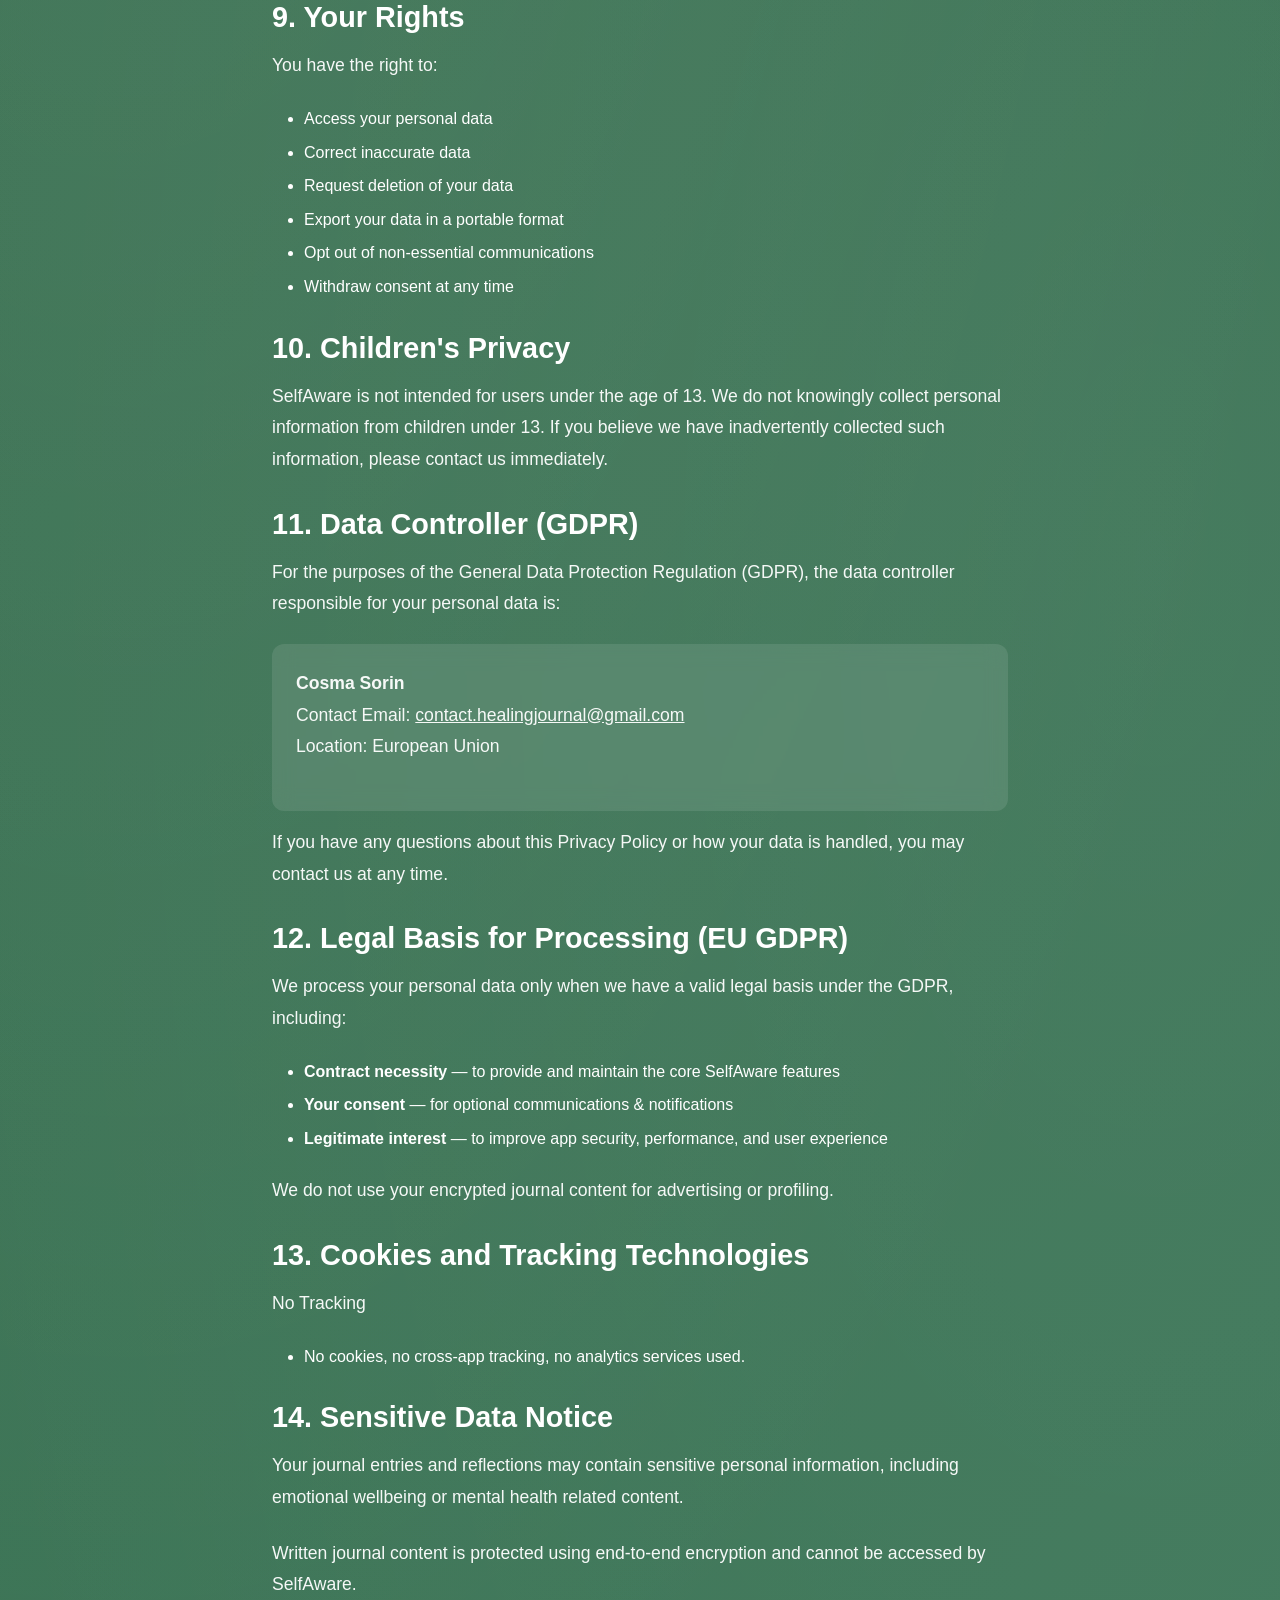
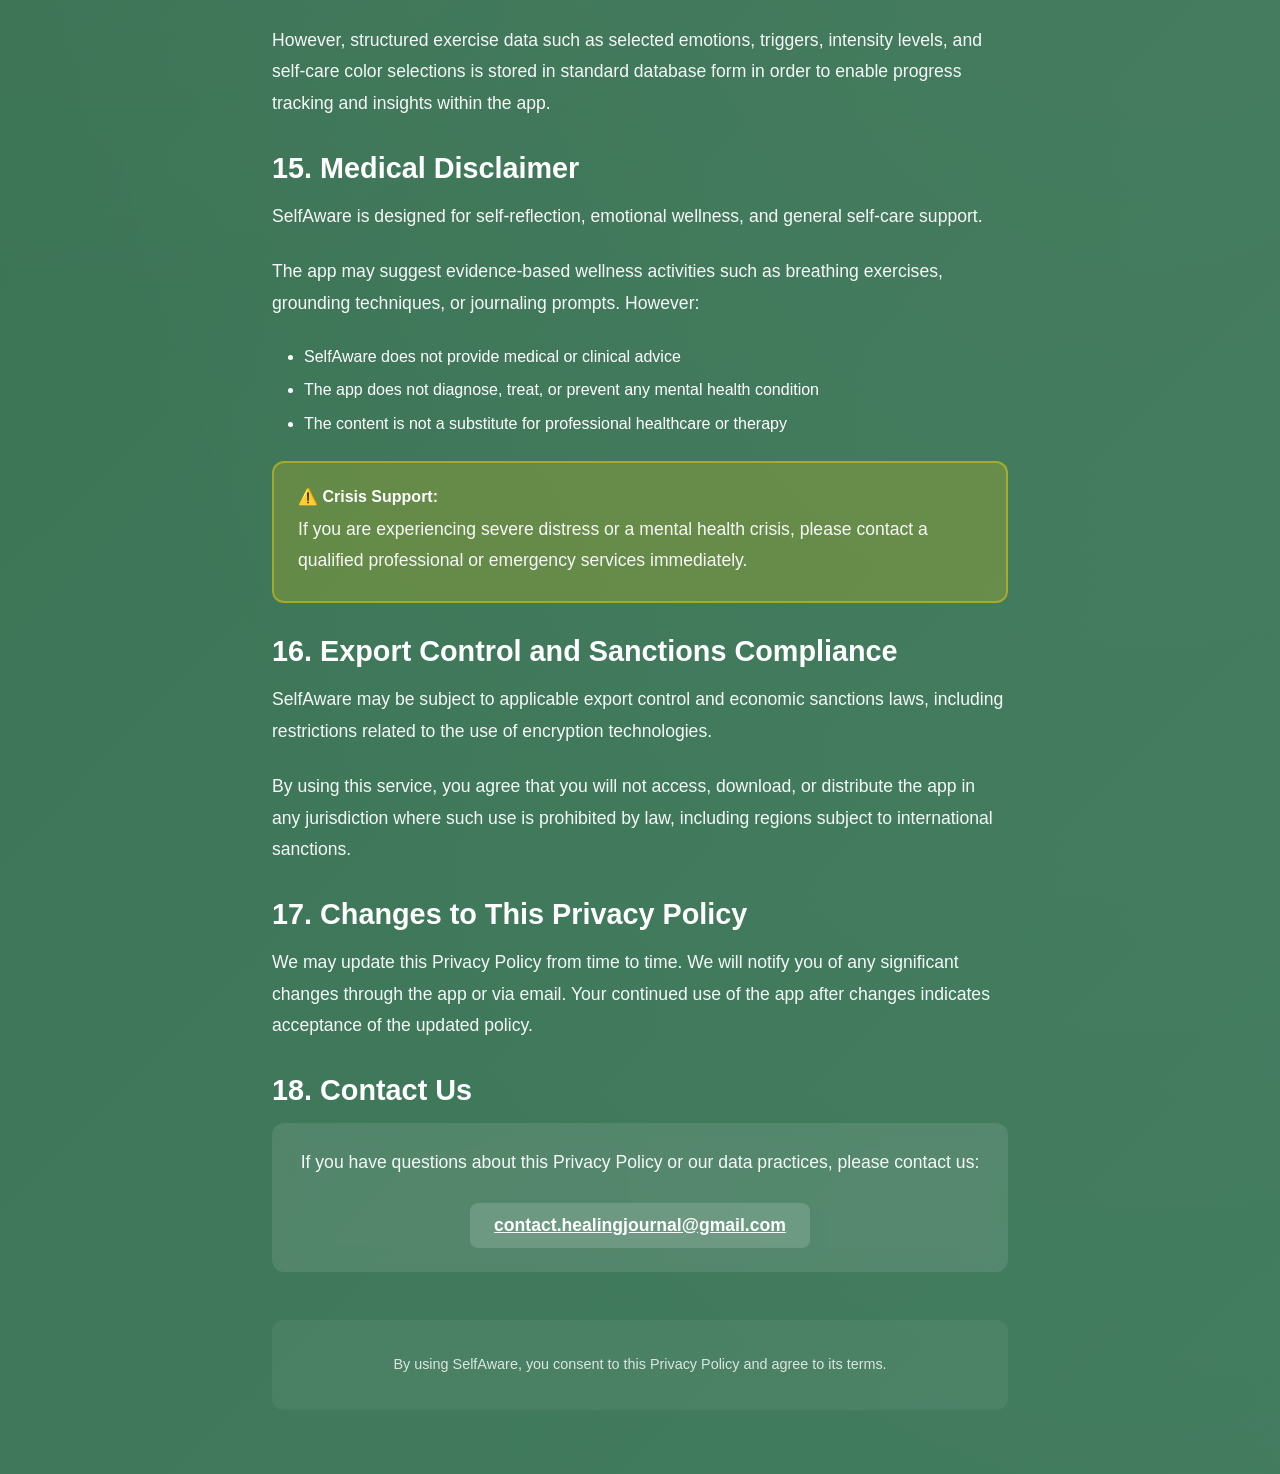
==== commit 78c9789d: "Rebrand to SelfAware" ====
--- a/privacy.html
+++ b/privacy.html
@@ -3,13 +3,13 @@
 <head>
     <meta charset="UTF-8">
     <meta name="viewport" content="width=device-width, initial-scale=1.0">
-    <title>Privacy Policy - Healing Journal</title>
+    <title>Privacy Policy - SelfAware</title>
     <link rel="stylesheet" href="styles.css">
 </head>
 <body>
     <div class="wave-background">
         <nav>
-            <div class="logo">Healing Journal</div>
+            <div class="logo">SelfAware</div>
             <div class="nav-links">
                 <a href="index.html">Home</a>
                 <a href="support.html">Support</a>
@@ -33,7 +33,7 @@
             <div style="background: rgba(255, 215, 0, 0.2); padding: 1.5rem; border-radius: 12px; margin-bottom: 2rem; border: 2px solid rgba(255, 215, 0, 0.4);">
                 <strong style="display: block; margin-bottom: 0.5rem;">⚠️ Your Privacy Matters</strong>
                 <p style="margin: 0;">
-                Healing Journal is built with privacy in mind. Your written thoughts and reflections are protected using end-to-end encryption, while exercise tracking data is securely stored to enable progress insights and app functionality.
+                SelfAware is built with privacy in mind. Your written thoughts and reflections are protected using end-to-end encryption, while exercise tracking data is securely stored to enable progress insights and app functionality.
                 </p>
             </div>
 
@@ -44,24 +44,15 @@
             <ul>
                 <li><strong>Basic Account Information:</strong> Email address, full name, and password (securely hashed)</li>
 
-                <li><strong>Encrypted Journal Content:</strong> Your written thoughts, reflections, and introspective journal entries. This content is protected with end-to-end encryption and cannot be read by Healing Journal.</li>
+                <li><strong>Encrypted Journal Content:</strong> Your written thoughts, reflections, and introspective journal entries. This content is protected with end-to-end encryption and cannot be read by SelfAware.</li>
 
                 <li><strong>Exercise and Tracking Data:</strong> Information recorded during emotional wellness exercises such as selected emotions, triggers, emotional intensity levels, timestamps, and self-care color selections. This data is stored in standard (non-encrypted) database form in order to enable features such as progress tracking, emotional insights, and visualizations.</li>
 
                 <li><strong>Progress Data:</strong> Exercise completion status, streaks, and general usage metrics related to wellness activities.</li>
             </ul>
 
-            <h3 style="font-size: 1.3rem; margin-top: 1.5rem; margin-bottom: 0.75rem;">For Mental Health Specialists:</h3>
-            <p>If you register as a mental health specialist, we collect additional professional information to verify your credentials and help patients find appropriate support:</p>
-            <ul>
-                <li><strong>Professional Title:</strong> Your professional designation (e.g., Psychologist, Therapist, Counselor, Psychiatrist)</li>
-                <li><strong>Specialization:</strong> Areas of expertise and treatment approaches (e.g., CBT, trauma therapy, anxiety disorders)</li>
-                <li><strong>Years of Experience:</strong> Length of professional practice to help patients make informed decisions</li>
-                <li><strong>Professional Credentials:</strong> Licensing information and certifications (verified but not publicly displayed)</li>
-            </ul>
-
             <h2>3. End-to-End Encryption</h2>
-            <p>Healing Journal uses end-to-end encryption (E2EE) to protect your most private written reflections.</p>
+            <p>SelfAware uses end-to-end encryption (E2EE) to protect your most private written reflections.</p>
 
             <h3 style="font-size: 1.3rem; margin-top: 1.5rem;">What Is End-to-End Encrypted</h3>
             <ul>
@@ -73,7 +64,7 @@
 
             <ul>
                 <li>Only you possess the encryption keys needed to decrypt this content</li>
-                <li>Healing Journal cannot read, access, or recover your encrypted journal entries</li>
+                <li>SelfAware cannot read, access, or recover your encrypted journal entries</li>
                 <li>Your encryption keys are derived from your password and are never stored on our servers</li>
             </ul>
 
@@ -100,18 +91,9 @@
             
             <h3 style="font-size: 1.3rem; margin-top: 1.5rem; margin-bottom: 0.75rem;">General Uses:</h3>
             <ul>
-                <li>To provide and maintain the Healing Journal service</li>
+                <li>To provide and maintain the SelfAware service</li>
                 <li>To enable features like emotion tracking, progress insights, and calendar views</li>
-                <li>To facilitate secure communication between patients and specialists</li>
                 <li>To send important service updates and notifications (with your permission)</li>
-            </ul>
-
-            <h3 style="font-size: 1.3rem; margin-top: 1.5rem; margin-bottom: 0.75rem;">Specialist Information Uses:</h3>
-            <ul>
-                <li>To display your professional profile to patients searching for mental health support</li>
-                <li>To help patients find specialists matching their needs based on specialization and experience</li>
-                <li>To verify your credentials and maintain platform integrity</li>
-                <li>To enable professional features like appointment scheduling and patient communication</li>
             </ul>
                 <h2>5. Information Sharing and Third-Party Services</h2>
                             
@@ -121,24 +103,12 @@
                     <li>Secure backend for data storage (E2EE + RLS). No third-party analytics used.</li>
                 </ul>
 
-            <h3 style="font-size: 1.3rem; margin-top: 1.5rem; margin-bottom: 0.75rem;">Specialist Profile Visibility:</h3>
-            <p>If you register as a mental health specialist, the following information is visible to patients within the app:</p>
-            <ul>
-                <li>Full name</li>
-                <li>Professional title</li>
-                <li>Specialization areas</li>
-                <li>Years of experience</li>
-                <li>Professional bio (if provided)</li>
-            </ul>
-            <p style="margin-top: 1rem;">Your contact information, licensing details, and other sensitive professional data remain private and are never shared publicly.</p>
-
             <h2>6. What We DON'T Do</h2>
             <ul>
                 <li>We do NOT sell your personal data to third parties</li>
                 <li>We do NOT use your journal content for advertising</li>
-                <li>We do NOT share your encrypted content with anyone, including specialists, without your explicit consent</li>
+                <li>We do NOT share your encrypted content with anyone</li>
                 <li>We do NOT track your activity across other websites or apps</li>
-                <li>We do NOT share specialist credentials or licensing information publicly</li>
             </ul>
 
             <h2>7. Data Storage and Security</h2>
@@ -148,7 +118,6 @@
                 <li>Data stored on secure, encrypted servers with row-level security</li>
                 <li>Regular security audits and updates</li>
                 <li>Access controls and monitoring to prevent unauthorized access</li>
-                <li>Specialist credentials are encrypted and verified through secure channels</li>
             </ul>
 
             <h2>8. Data Retention</h2>
@@ -157,7 +126,6 @@
                 <li>You can delete individual journal entries, exercises, or your entire account at any time</li>
                 <li>When you delete your account or data, it is instantly and permanently removed from our systems</li>
                 <li>Encrypted content cannot be recovered after deletion</li>
-                <li>Specialist accounts may retain minimal anonymized data for compliance purposes even after deletion</li>
             </ul>
 
             <h2>9. Your Rights</h2>
@@ -169,11 +137,10 @@
                 <li>Export your data in a portable format</li>
                 <li>Opt out of non-essential communications</li>
                 <li>Withdraw consent at any time</li>
-                <li><strong>For specialists:</strong> Update your professional information and control profile visibility</li>
             </ul>
 
             <h2>10. Children's Privacy</h2>
-            <p>Healing Journal is not intended for users under the age of 13. We do not knowingly collect personal information from children under 13. If you believe we have inadvertently collected such information, please contact us immediately.</p>
+            <p>SelfAware is not intended for users under the age of 13. We do not knowingly collect personal information from children under 13. If you believe we have inadvertently collected such information, please contact us immediately.</p>
 
             <h2>11. Data Controller (GDPR)</h2>
             <p>For the purposes of the General Data Protection Regulation (GDPR), the data controller responsible for your personal data is:</p>
@@ -187,7 +154,7 @@
             <h2>12. Legal Basis for Processing (EU GDPR)</h2>
             <p>We process your personal data only when we have a valid legal basis under the GDPR, including:</p>
             <ul>
-                <li><strong>Contract necessity</strong> — to provide and maintain the core Healing Journal features</li>
+                <li><strong>Contract necessity</strong> — to provide and maintain the core SelfAware features</li>
                 <li><strong>Your consent</strong> — for optional communications & notifications</li>
                 <li><strong>Legitimate interest</strong> — to improve app security, performance, and user experience</li>
             </ul>
@@ -202,15 +169,15 @@
             <h2>14. Sensitive Data Notice</h2>
             <p>Your journal entries and reflections may contain sensitive personal information, including emotional wellbeing or mental health related content.</p>
 
-            <p>Written journal content is protected using end-to-end encryption and cannot be accessed by Healing Journal.</p>
+            <p>Written journal content is protected using end-to-end encryption and cannot be accessed by SelfAware.</p>
 
             <p>However, structured exercise data such as selected emotions, triggers, intensity levels, and self-care color selections is stored in standard database form in order to enable progress tracking and insights within the app.</p>
 
             <h2>15. Medical Disclaimer</h2>
-            <p>Healing Journal is designed for self-reflection, emotional wellness, and general self-care support.</p>
+            <p>SelfAware is designed for self-reflection, emotional wellness, and general self-care support.</p>
             <p>The app may suggest evidence-based wellness activities such as breathing exercises, grounding techniques, or journaling prompts. However:</p>
             <ul>
-                <li>Healing Journal does not provide medical or clinical advice</li>
+                <li>SelfAware does not provide medical or clinical advice</li>
                 <li>The app does not diagnose, treat, or prevent any mental health condition</li>
                 <li>The content is not a substitute for professional healthcare or therapy</li>
             </ul>
@@ -220,7 +187,7 @@
             </div>
 
             <h2>16. Export Control and Sanctions Compliance</h2>
-            <p>Healing Journal may be subject to applicable export control and economic sanctions laws, including restrictions related to the use of encryption technologies.</p>
+            <p>SelfAware may be subject to applicable export control and economic sanctions laws, including restrictions related to the use of encryption technologies.</p>
             <p>By using this service, you agree that you will not access, download, or distribute the app in any jurisdiction where such use is prohibited by law, including regions subject to international sanctions.</p>
 
             <h2>17. Changes to This Privacy Policy</h2>
@@ -254,7 +221,7 @@
             </div>
 
             <div style="margin-top: 3rem; padding: 2rem; background: rgba(255, 255, 255, 0.05); border-radius: 12px; text-align: center;">
-                <p style="margin: 0; font-size: 0.9rem; opacity: 0.8;">By using Healing Journal, you consent to this Privacy Policy and agree to its terms.</p>
+                <p style="margin: 0; font-size: 0.9rem; opacity: 0.8;">By using SelfAware, you consent to this Privacy Policy and agree to its terms.</p>
             </div>
         </div>
     </div>
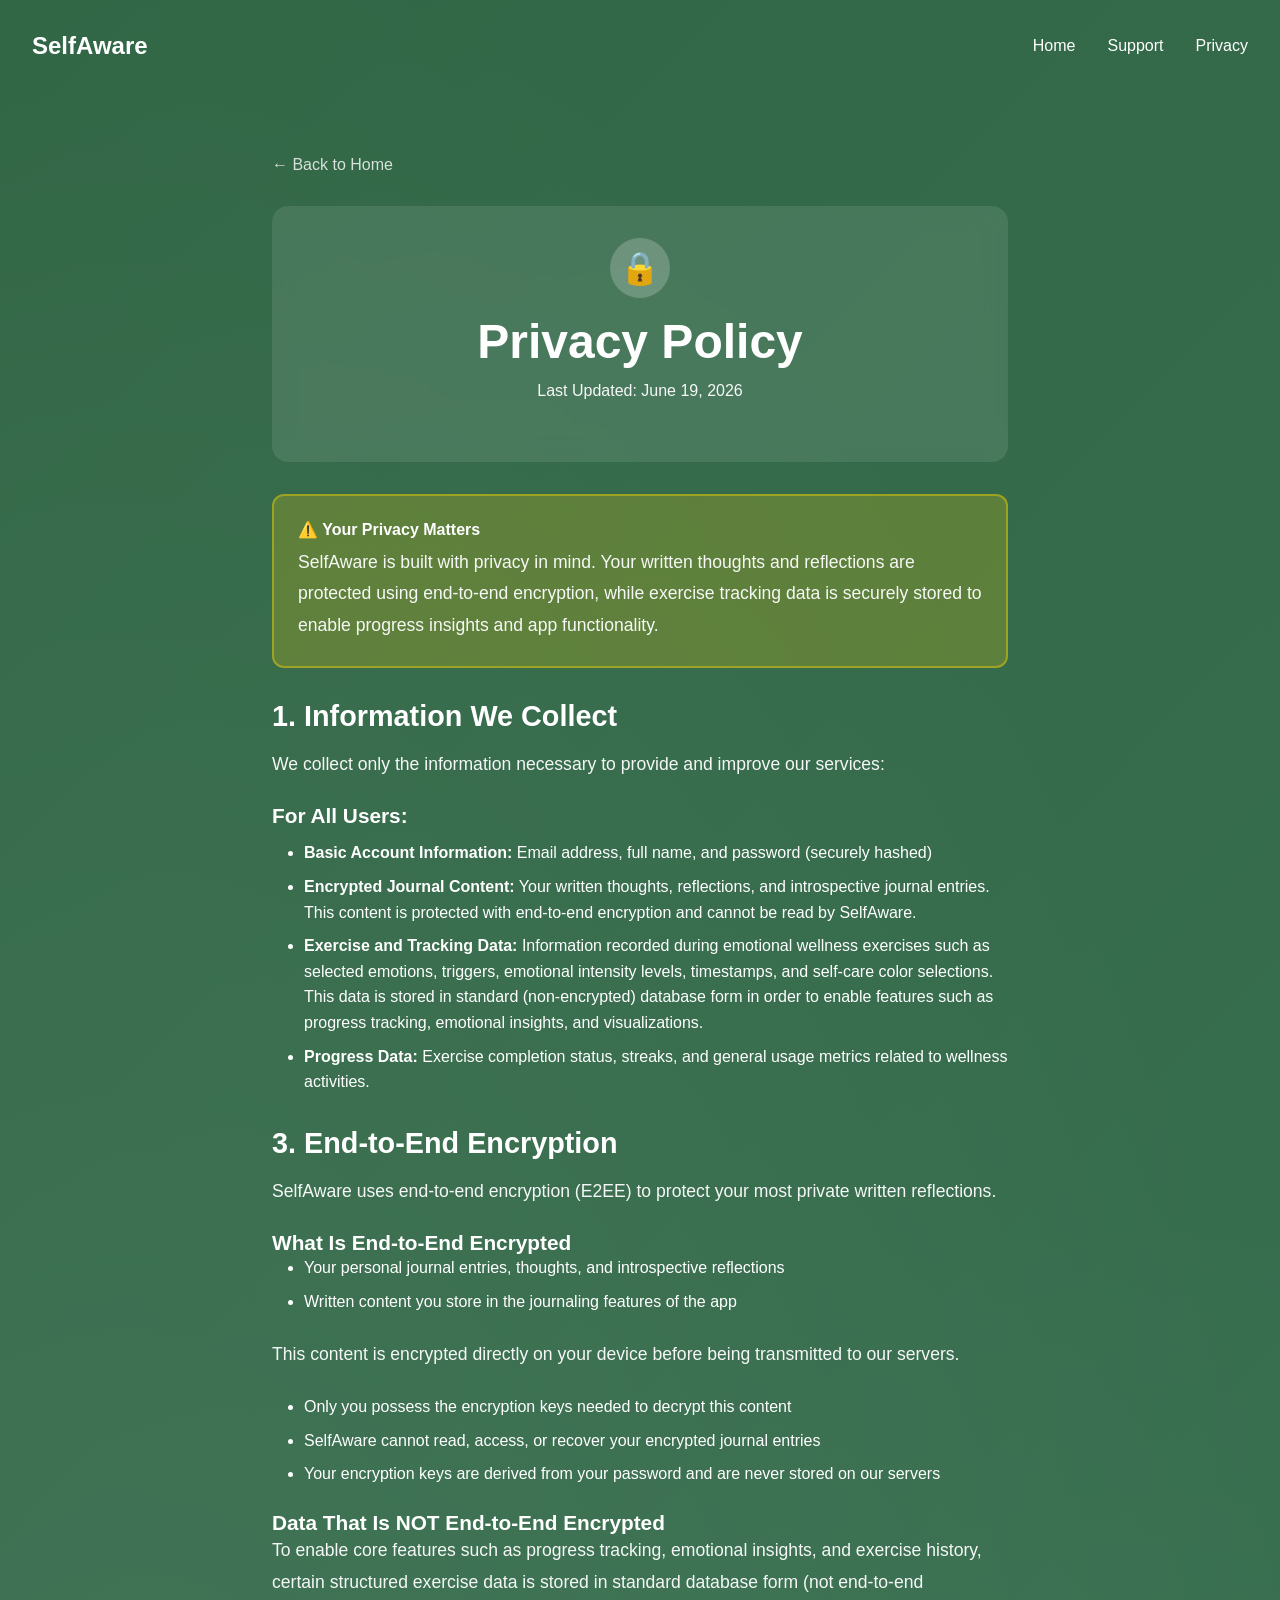
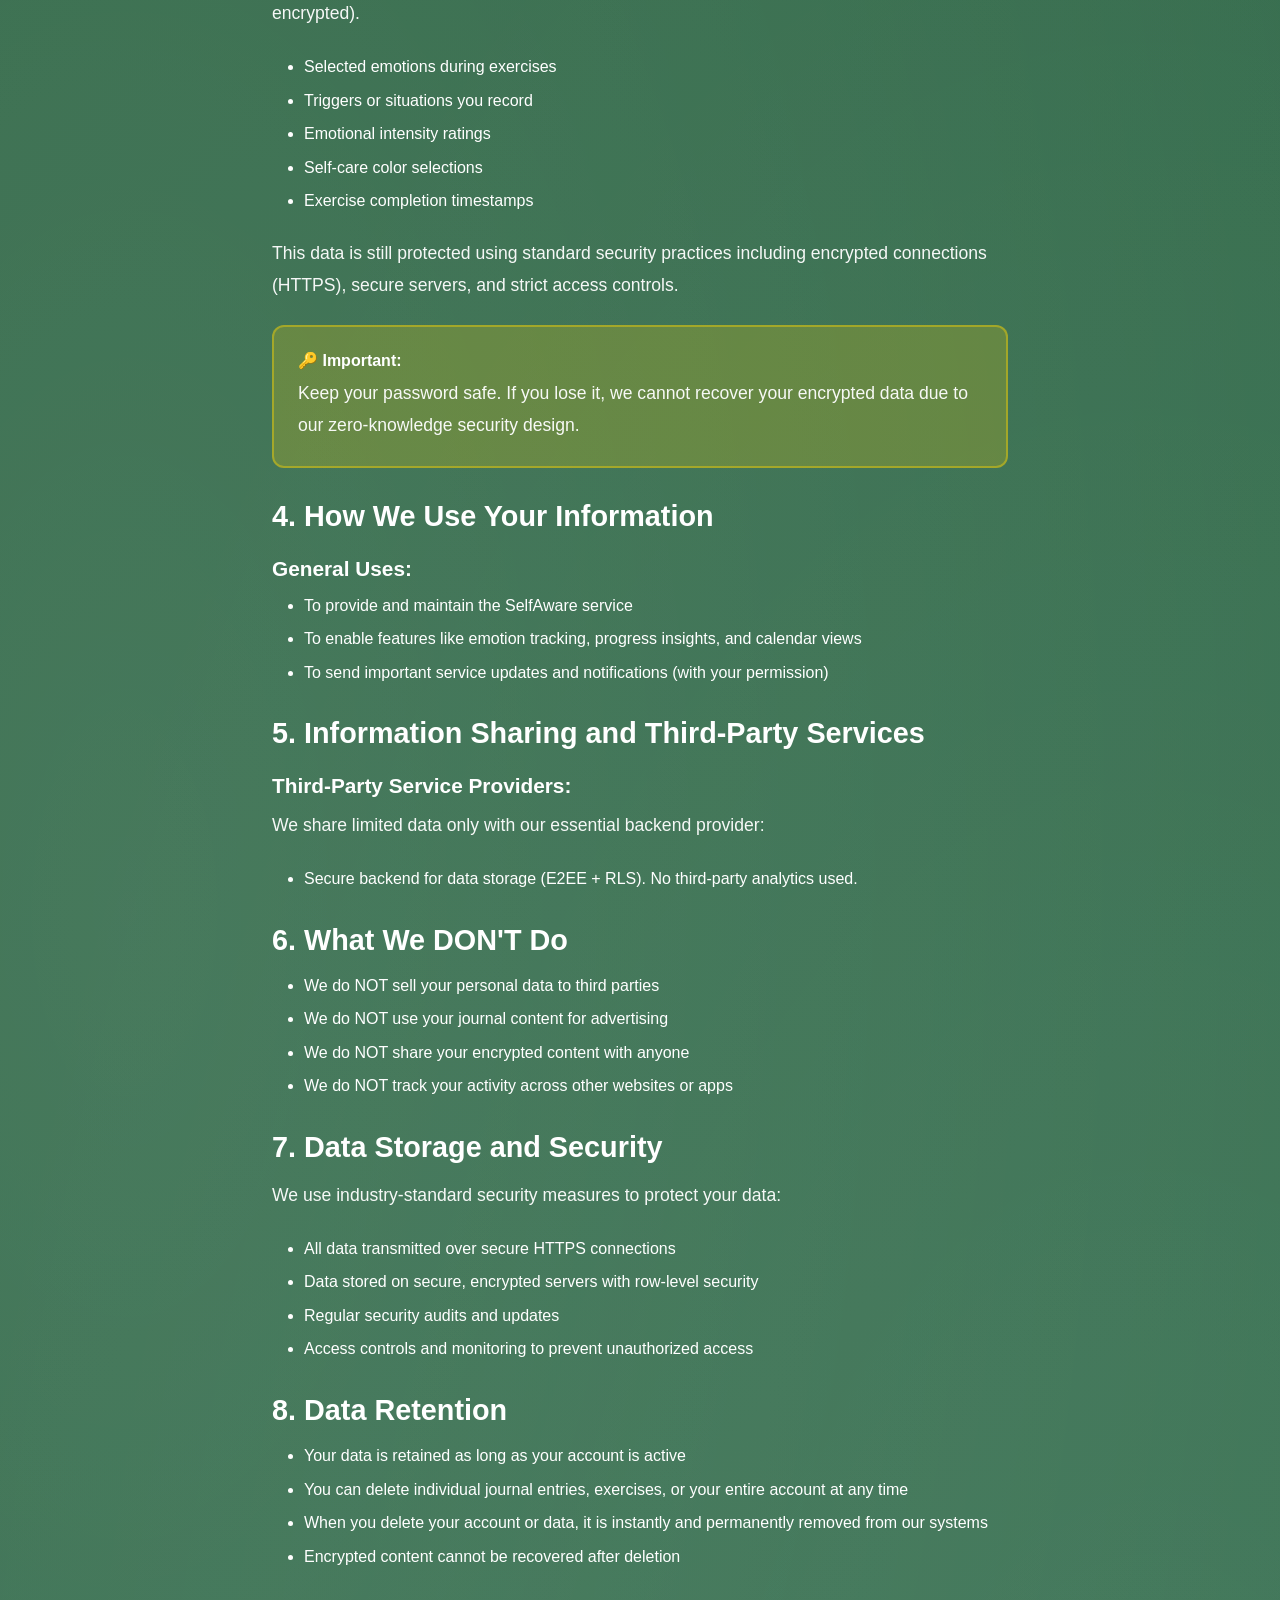
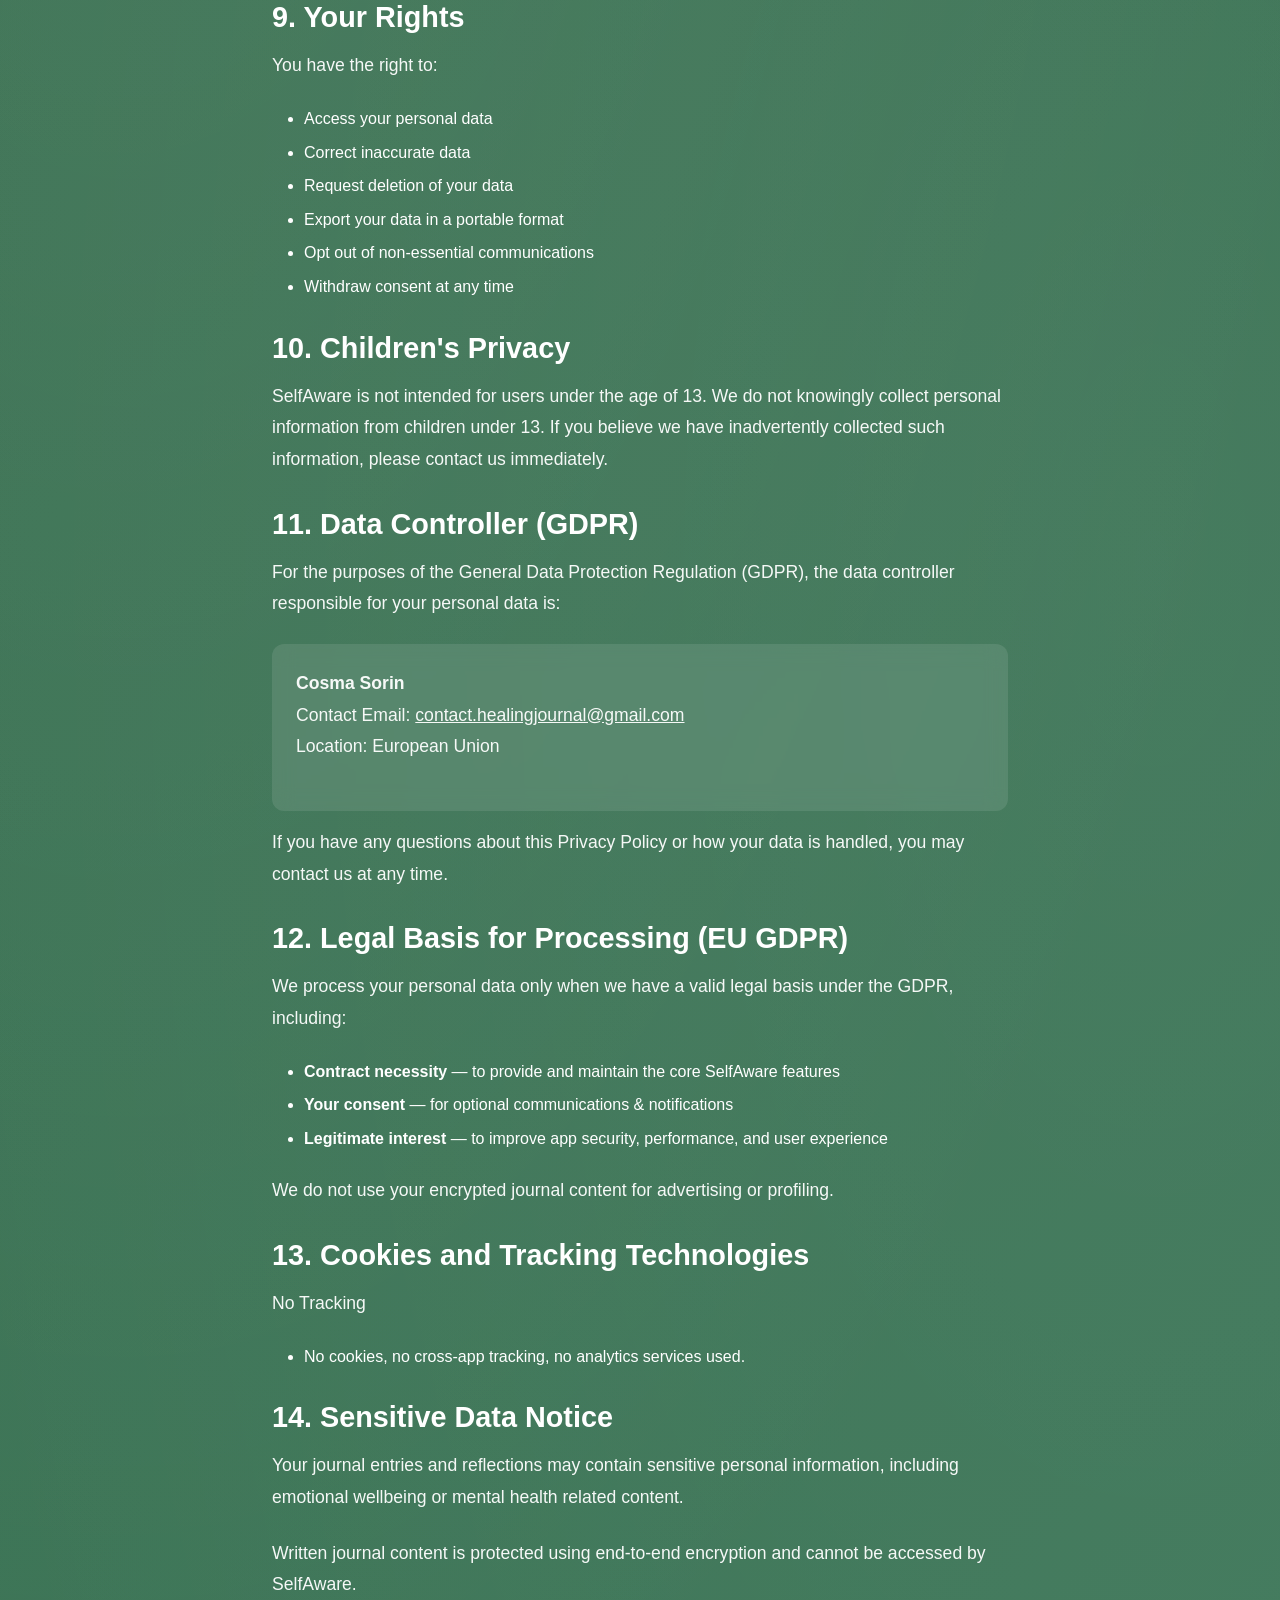
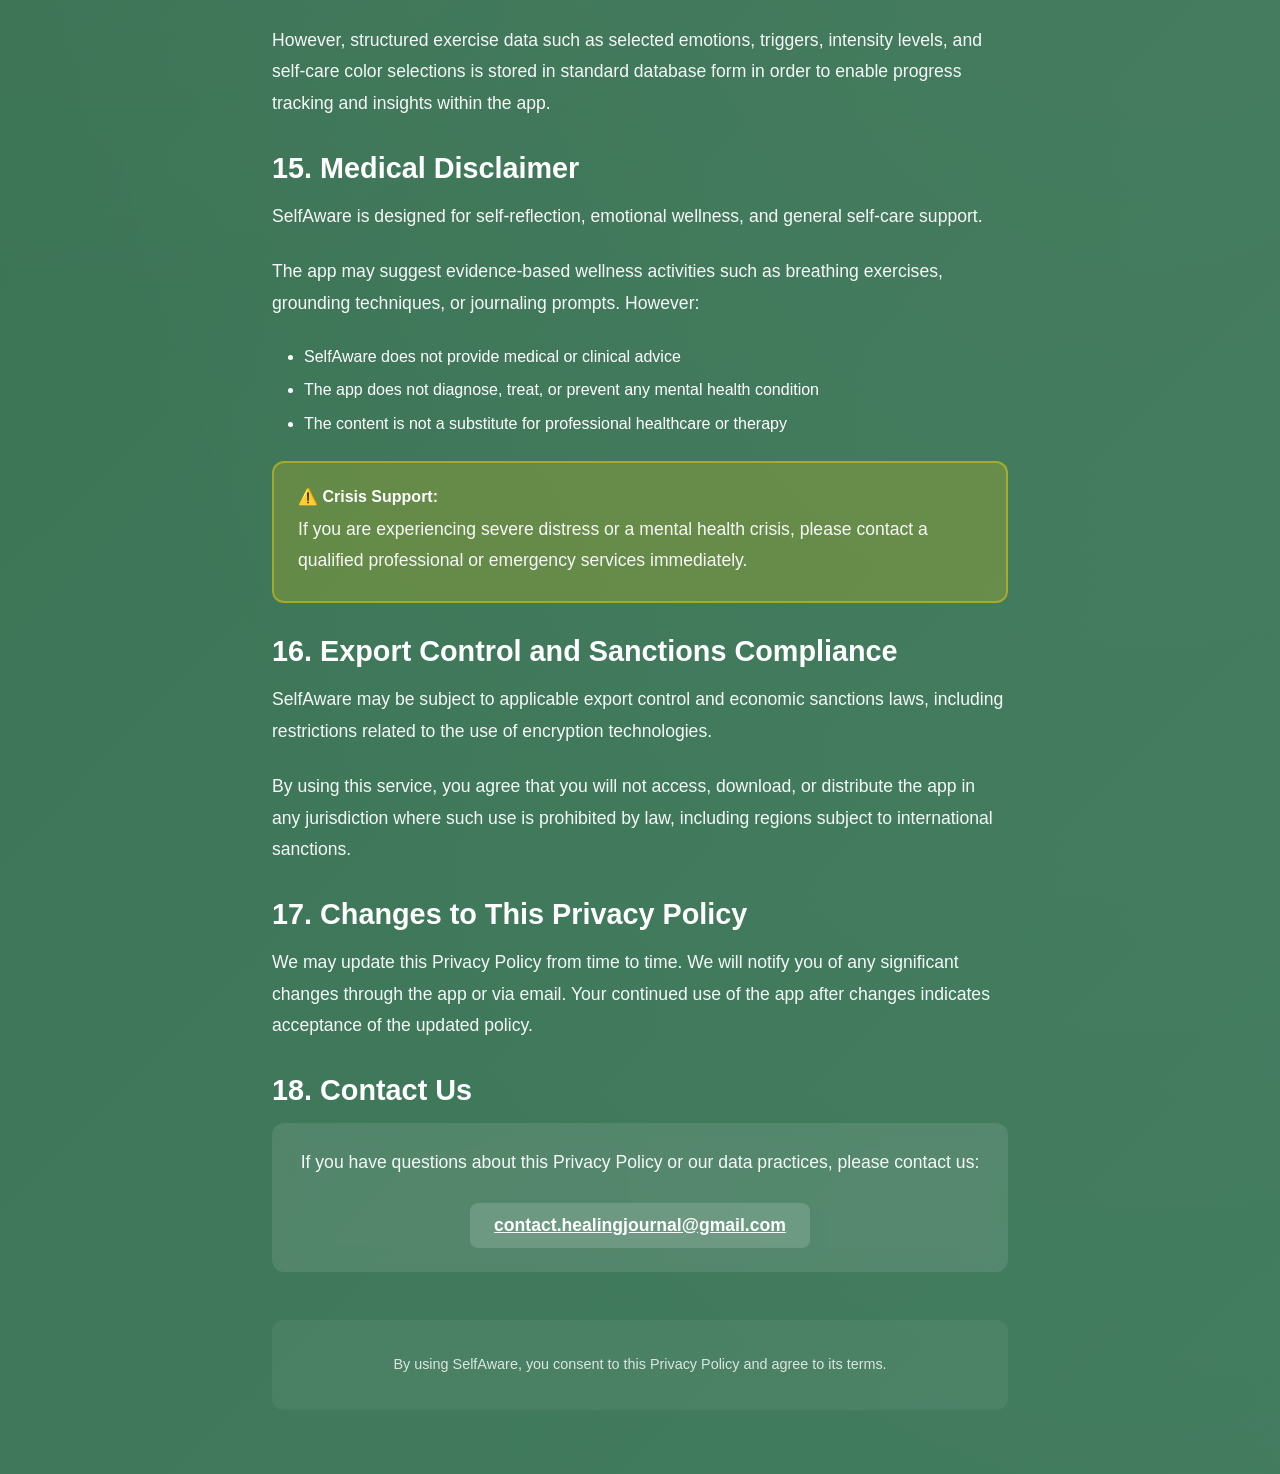
==== commit 655cba8b: "updated last modified date" ====
--- a/privacy.html
+++ b/privacy.html
@@ -26,7 +26,7 @@
                     <span style="font-size: 2rem;">🔒</span>
                 </div>
                 <h1 style="margin-bottom: 0.5rem;">Privacy Policy</h1>
-                <p style="font-size: 1rem; opacity: 0.95;">Last Updated: March 16, 2026</p>
+                <p style="font-size: 1rem; opacity: 0.95;">Last Updated: June 19, 2026</p>
             </div>
 
             <!-- Privacy Notice -->
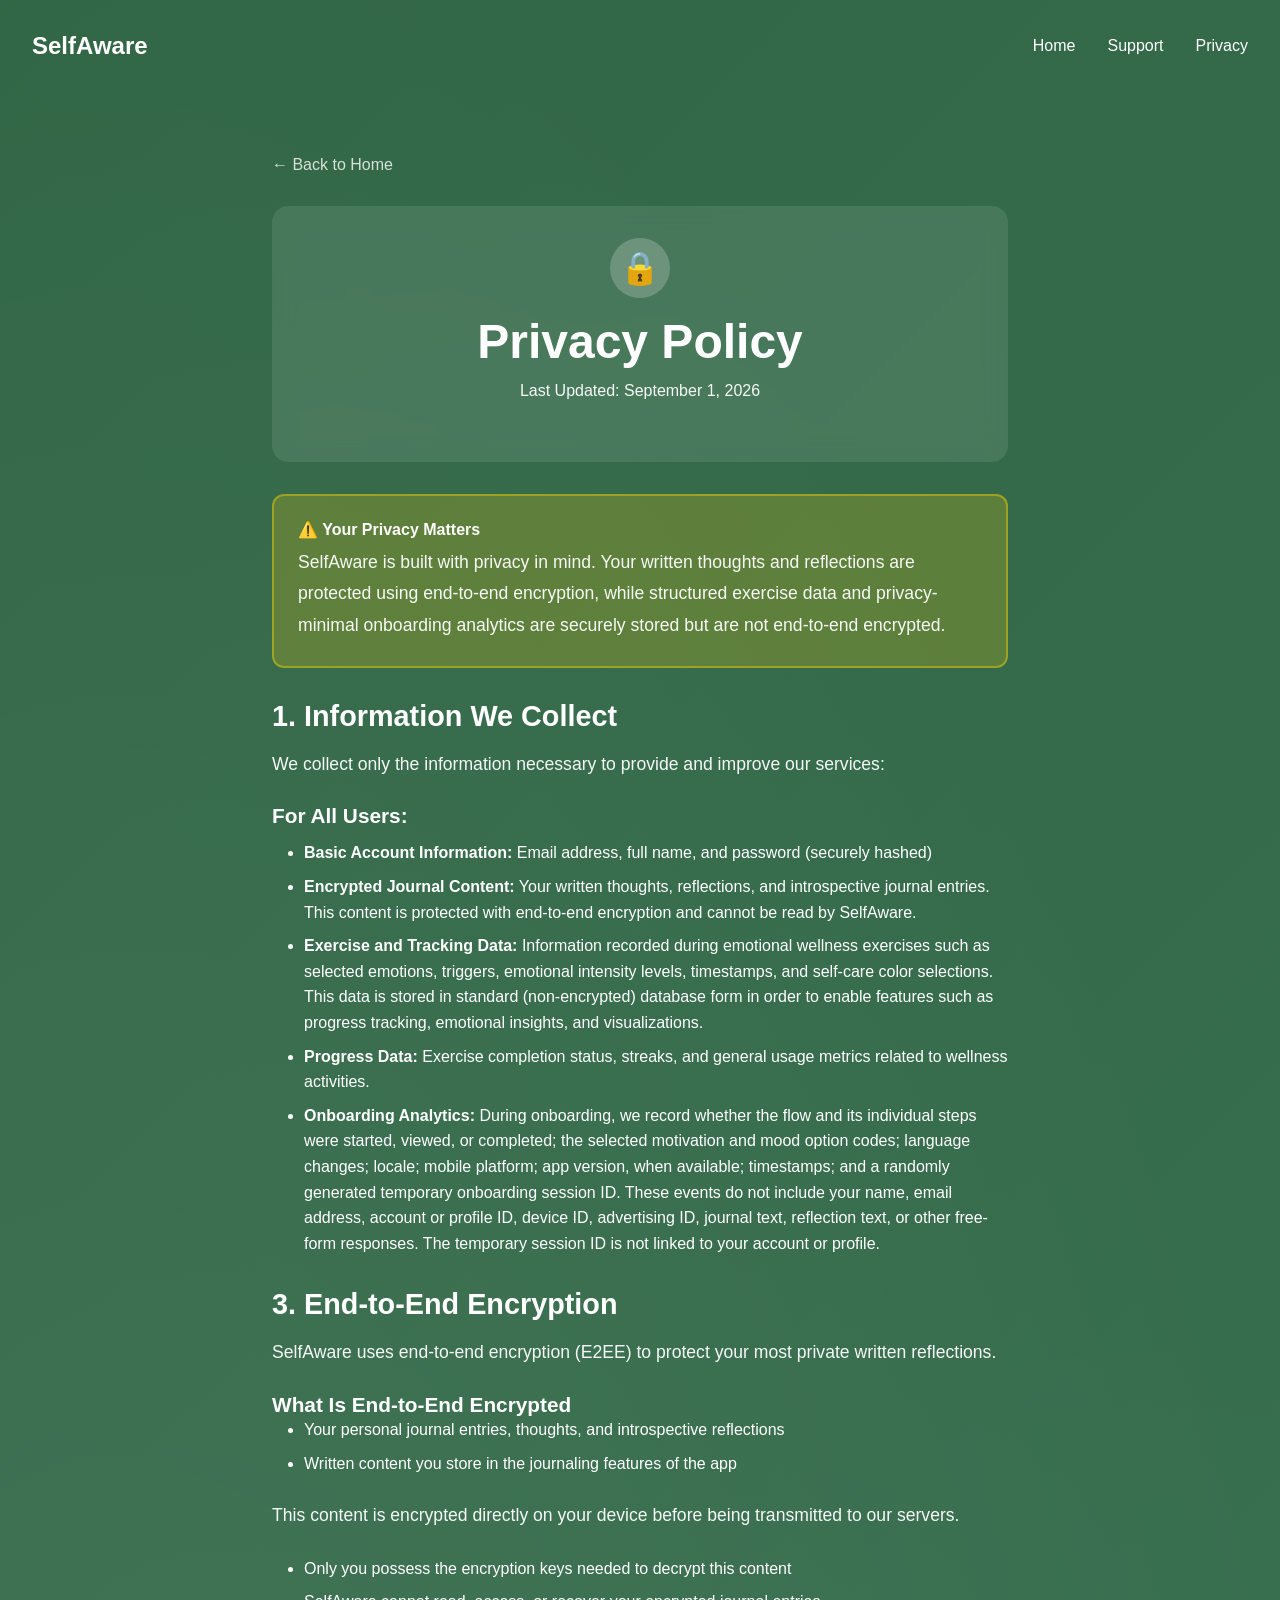
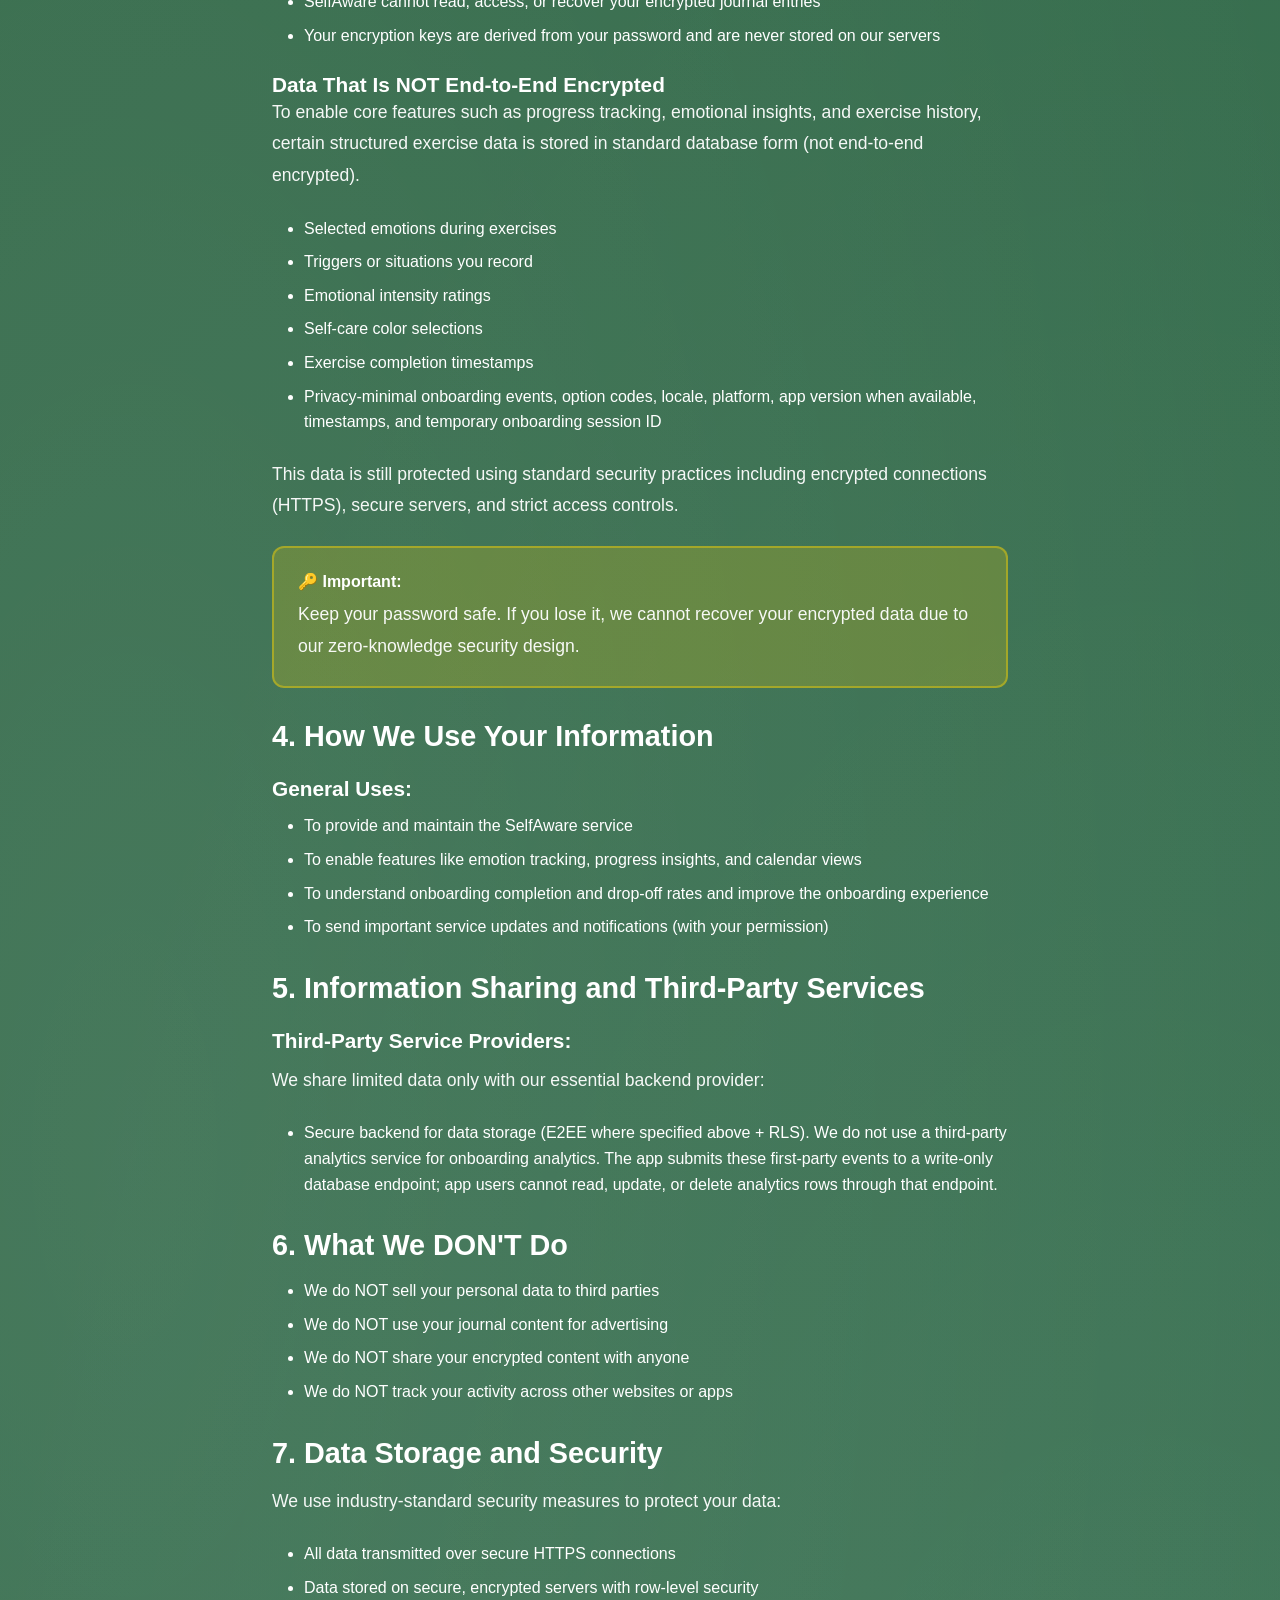
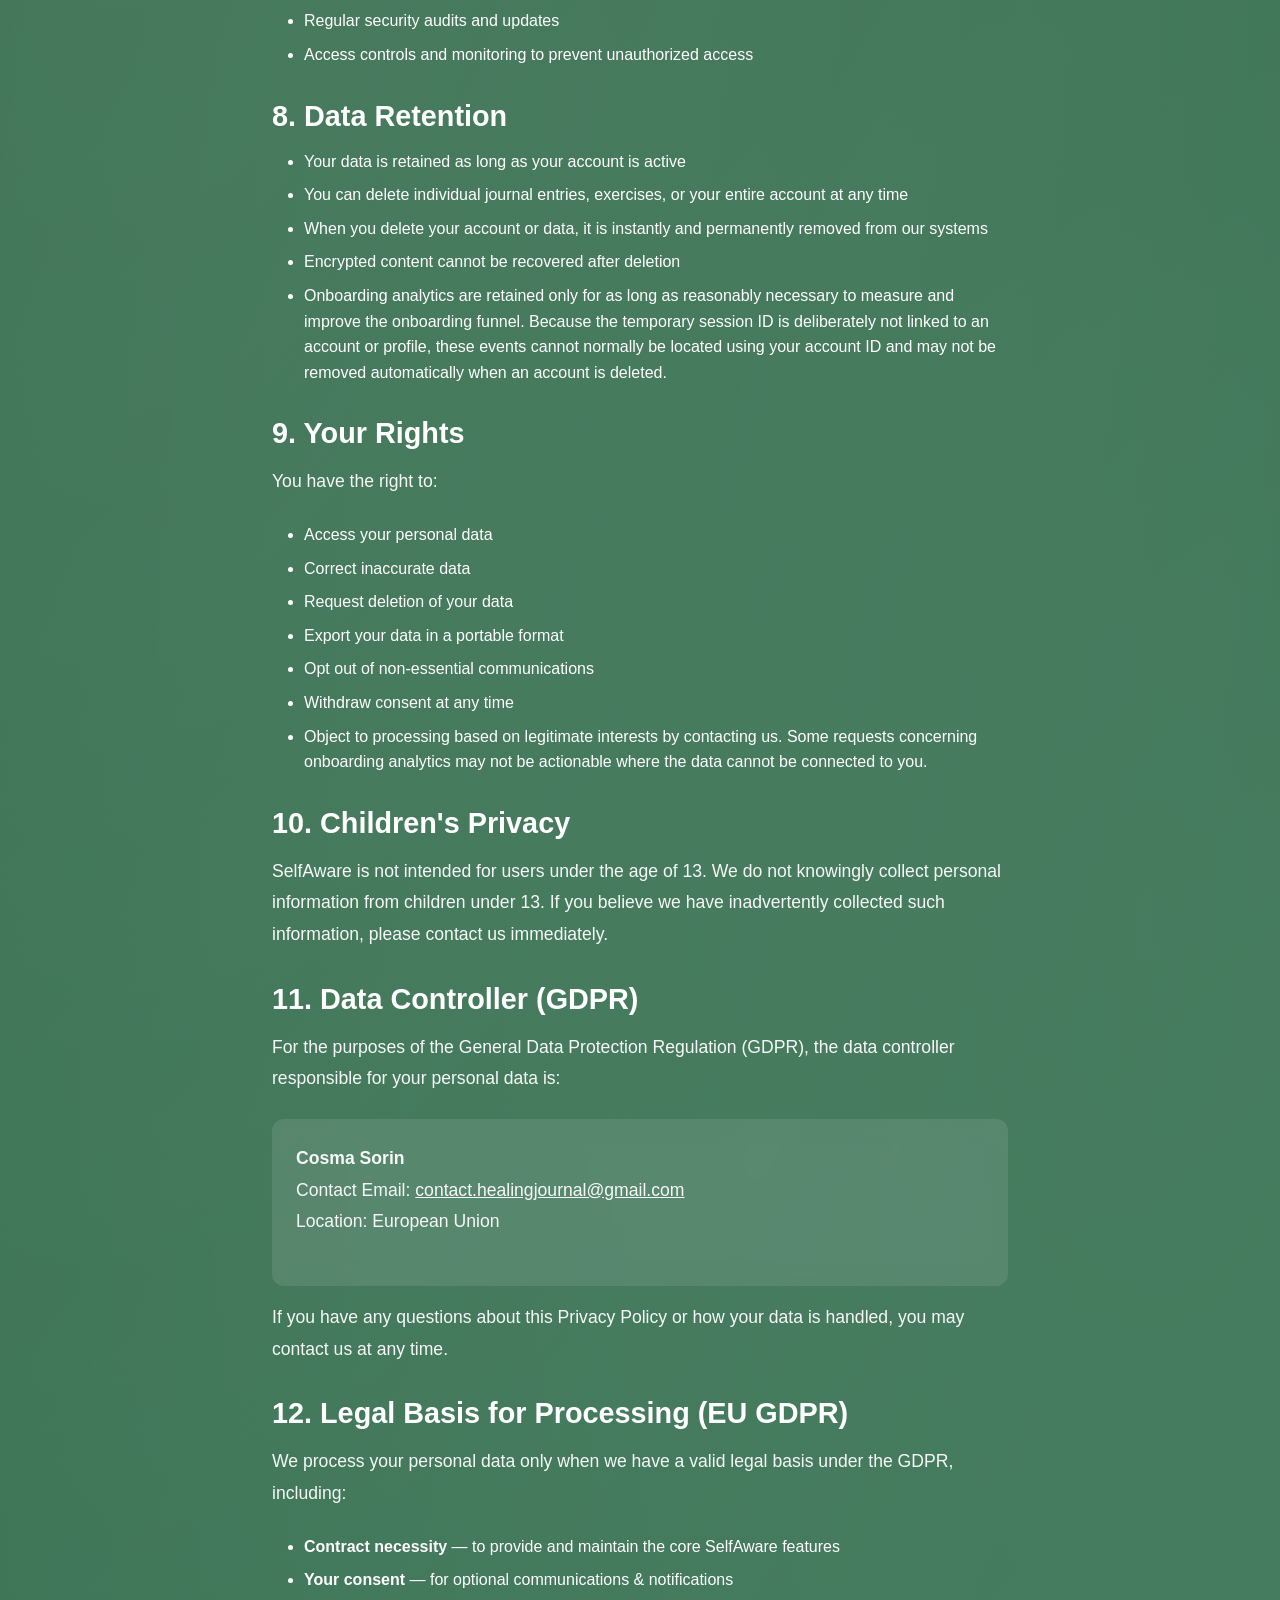
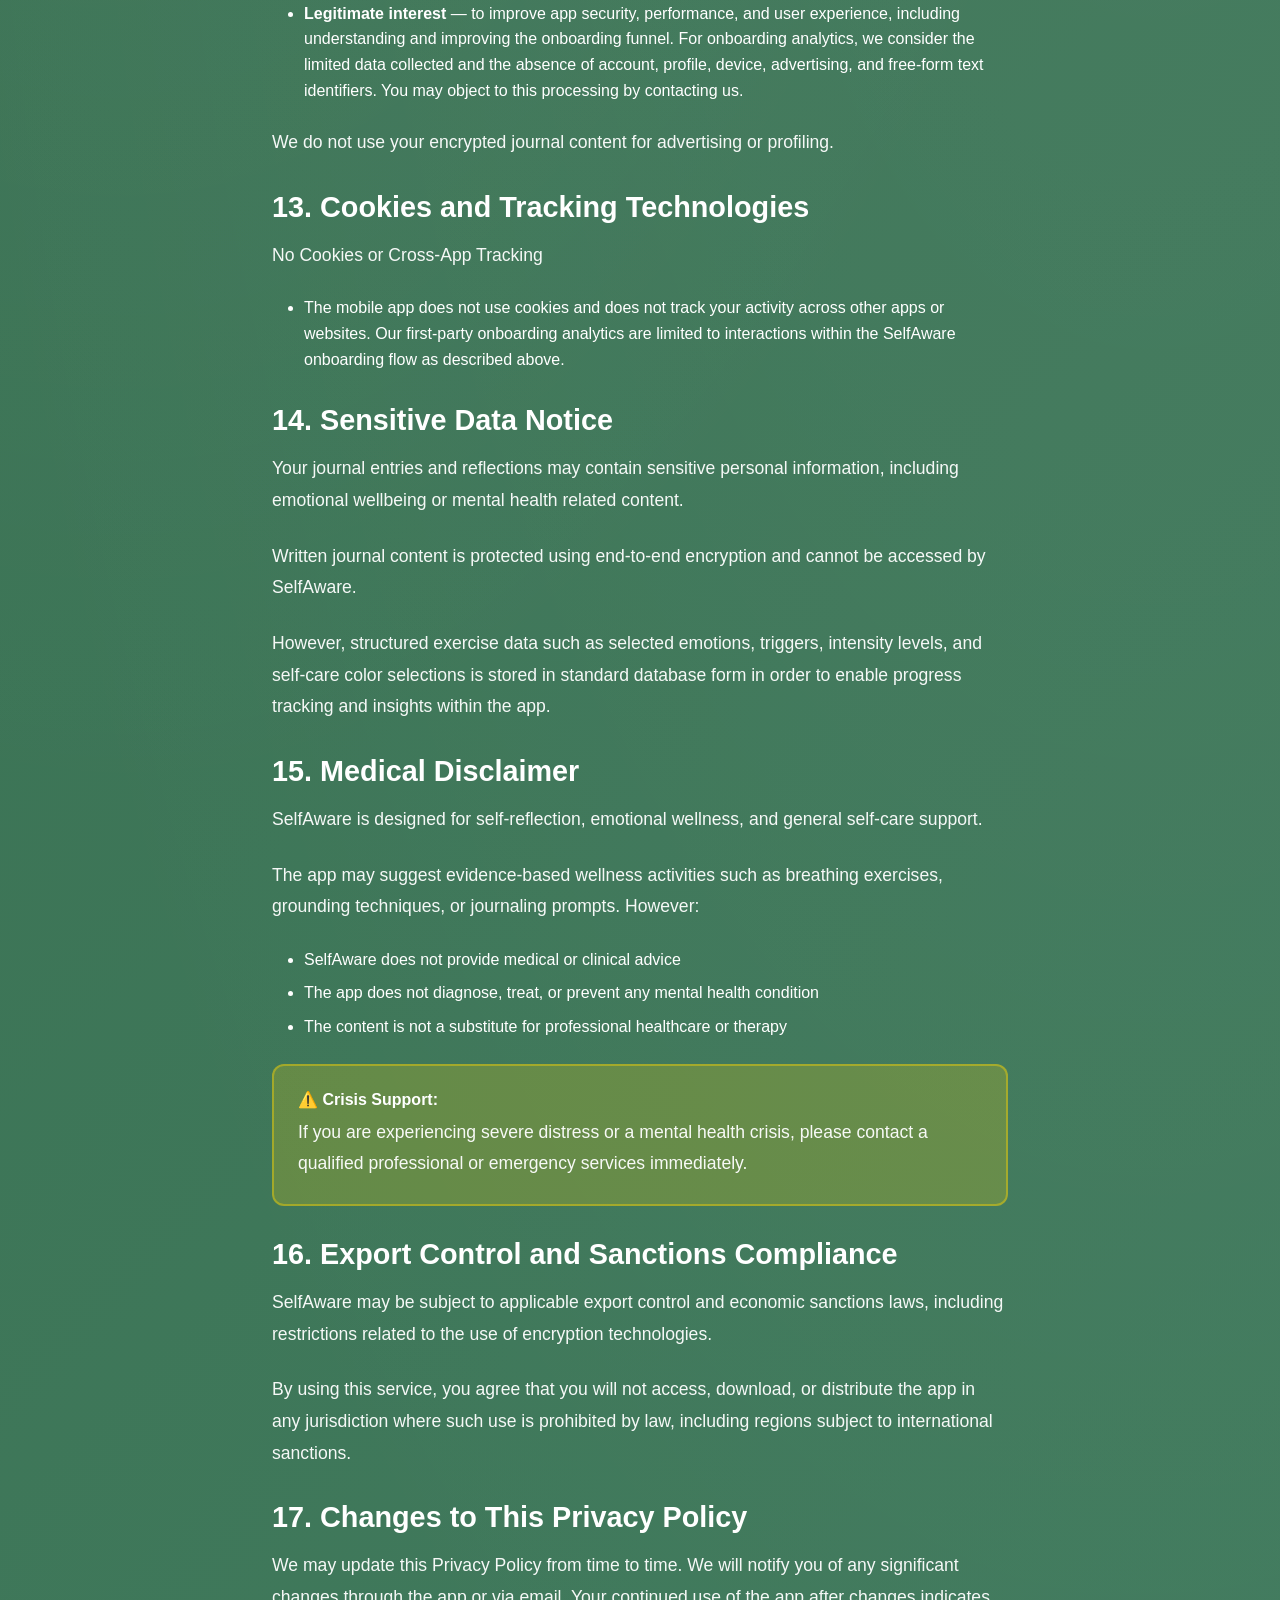
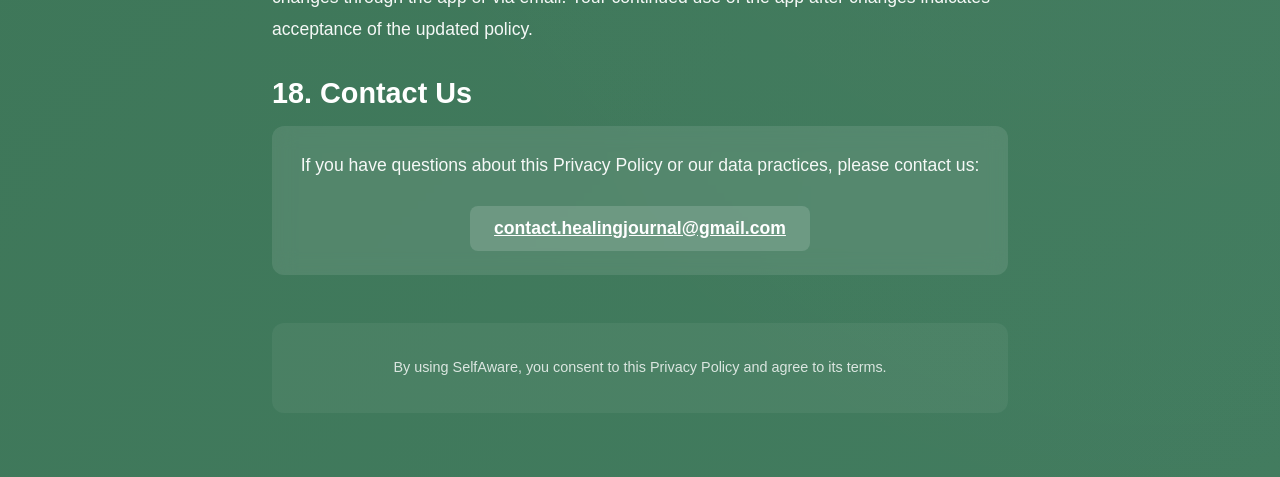
==== commit 9754a92d: "updated privacy policy to include onboarding analytics" ====
--- a/privacy.html
+++ b/privacy.html
@@ -26,14 +26,14 @@
                     <span style="font-size: 2rem;">🔒</span>
                 </div>
                 <h1 style="margin-bottom: 0.5rem;">Privacy Policy</h1>
-                <p style="font-size: 1rem; opacity: 0.95;">Last Updated: June 19, 2026</p>
+                <p style="font-size: 1rem; opacity: 0.95;">Last Updated: September 1, 2026</p>
             </div>
 
             <!-- Privacy Notice -->
             <div style="background: rgba(255, 215, 0, 0.2); padding: 1.5rem; border-radius: 12px; margin-bottom: 2rem; border: 2px solid rgba(255, 215, 0, 0.4);">
                 <strong style="display: block; margin-bottom: 0.5rem;">⚠️ Your Privacy Matters</strong>
                 <p style="margin: 0;">
-                SelfAware is built with privacy in mind. Your written thoughts and reflections are protected using end-to-end encryption, while exercise tracking data is securely stored to enable progress insights and app functionality.
+                SelfAware is built with privacy in mind. Your written thoughts and reflections are protected using end-to-end encryption, while structured exercise data and privacy-minimal onboarding analytics are securely stored but are not end-to-end encrypted.
                 </p>
             </div>
 
@@ -49,6 +49,8 @@
                 <li><strong>Exercise and Tracking Data:</strong> Information recorded during emotional wellness exercises such as selected emotions, triggers, emotional intensity levels, timestamps, and self-care color selections. This data is stored in standard (non-encrypted) database form in order to enable features such as progress tracking, emotional insights, and visualizations.</li>
 
                 <li><strong>Progress Data:</strong> Exercise completion status, streaks, and general usage metrics related to wellness activities.</li>
+
+                <li><strong>Onboarding Analytics:</strong> During onboarding, we record whether the flow and its individual steps were started, viewed, or completed; the selected motivation and mood option codes; language changes; locale; mobile platform; app version, when available; timestamps; and a randomly generated temporary onboarding session ID. These events do not include your name, email address, account or profile ID, device ID, advertising ID, journal text, reflection text, or other free-form responses. The temporary session ID is not linked to your account or profile.</li>
             </ul>
 
             <h2>3. End-to-End Encryption</h2>
@@ -78,6 +80,7 @@
                 <li>Emotional intensity ratings</li>
                 <li>Self-care color selections</li>
                 <li>Exercise completion timestamps</li>
+                <li>Privacy-minimal onboarding events, option codes, locale, platform, app version when available, timestamps, and temporary onboarding session ID</li>
             </ul>
 
             <p>This data is still protected using standard security practices including encrypted connections (HTTPS), secure servers, and strict access controls.</p>
@@ -93,6 +96,7 @@
             <ul>
                 <li>To provide and maintain the SelfAware service</li>
                 <li>To enable features like emotion tracking, progress insights, and calendar views</li>
+                <li>To understand onboarding completion and drop-off rates and improve the onboarding experience</li>
                 <li>To send important service updates and notifications (with your permission)</li>
             </ul>
                 <h2>5. Information Sharing and Third-Party Services</h2>
@@ -100,7 +104,7 @@
                 <h3 style="font-size: 1.3rem; margin-top: 1.5rem; margin-bottom: 0.75rem;">Third-Party Service Providers:</h3>
                 <p>We share limited data only with our essential backend provider:</p>
                 <ul>
-                    <li>Secure backend for data storage (E2EE + RLS). No third-party analytics used.</li>
+                    <li>Secure backend for data storage (E2EE where specified above + RLS). We do not use a third-party analytics service for onboarding analytics. The app submits these first-party events to a write-only database endpoint; app users cannot read, update, or delete analytics rows through that endpoint.</li>
                 </ul>
 
             <h2>6. What We DON'T Do</h2>
@@ -126,6 +130,7 @@
                 <li>You can delete individual journal entries, exercises, or your entire account at any time</li>
                 <li>When you delete your account or data, it is instantly and permanently removed from our systems</li>
                 <li>Encrypted content cannot be recovered after deletion</li>
+                <li>Onboarding analytics are retained only for as long as reasonably necessary to measure and improve the onboarding funnel. Because the temporary session ID is deliberately not linked to an account or profile, these events cannot normally be located using your account ID and may not be removed automatically when an account is deleted.</li>
             </ul>
 
             <h2>9. Your Rights</h2>
@@ -137,6 +142,7 @@
                 <li>Export your data in a portable format</li>
                 <li>Opt out of non-essential communications</li>
                 <li>Withdraw consent at any time</li>
+                <li>Object to processing based on legitimate interests by contacting us. Some requests concerning onboarding analytics may not be actionable where the data cannot be connected to you.</li>
             </ul>
 
             <h2>10. Children's Privacy</h2>
@@ -156,14 +162,14 @@
             <ul>
                 <li><strong>Contract necessity</strong> — to provide and maintain the core SelfAware features</li>
                 <li><strong>Your consent</strong> — for optional communications & notifications</li>
-                <li><strong>Legitimate interest</strong> — to improve app security, performance, and user experience</li>
+                <li><strong>Legitimate interest</strong> — to improve app security, performance, and user experience, including understanding and improving the onboarding funnel. For onboarding analytics, we consider the limited data collected and the absence of account, profile, device, advertising, and free-form text identifiers. You may object to this processing by contacting us.</li>
             </ul>
             <p>We do not use your encrypted journal content for advertising or profiling.</p>
 
             <h2>13. Cookies and Tracking Technologies</h2>
-            <p>No Tracking</p>
-            <ul>
-                <li>No cookies, no cross-app tracking, no analytics services used.</li>
+            <p>No Cookies or Cross-App Tracking</p>
+            <ul>
+                <li>The mobile app does not use cookies and does not track your activity across other apps or websites. Our first-party onboarding analytics are limited to interactions within the SelfAware onboarding flow as described above.</li>
             </ul>
 
             <h2>14. Sensitive Data Notice</h2>
